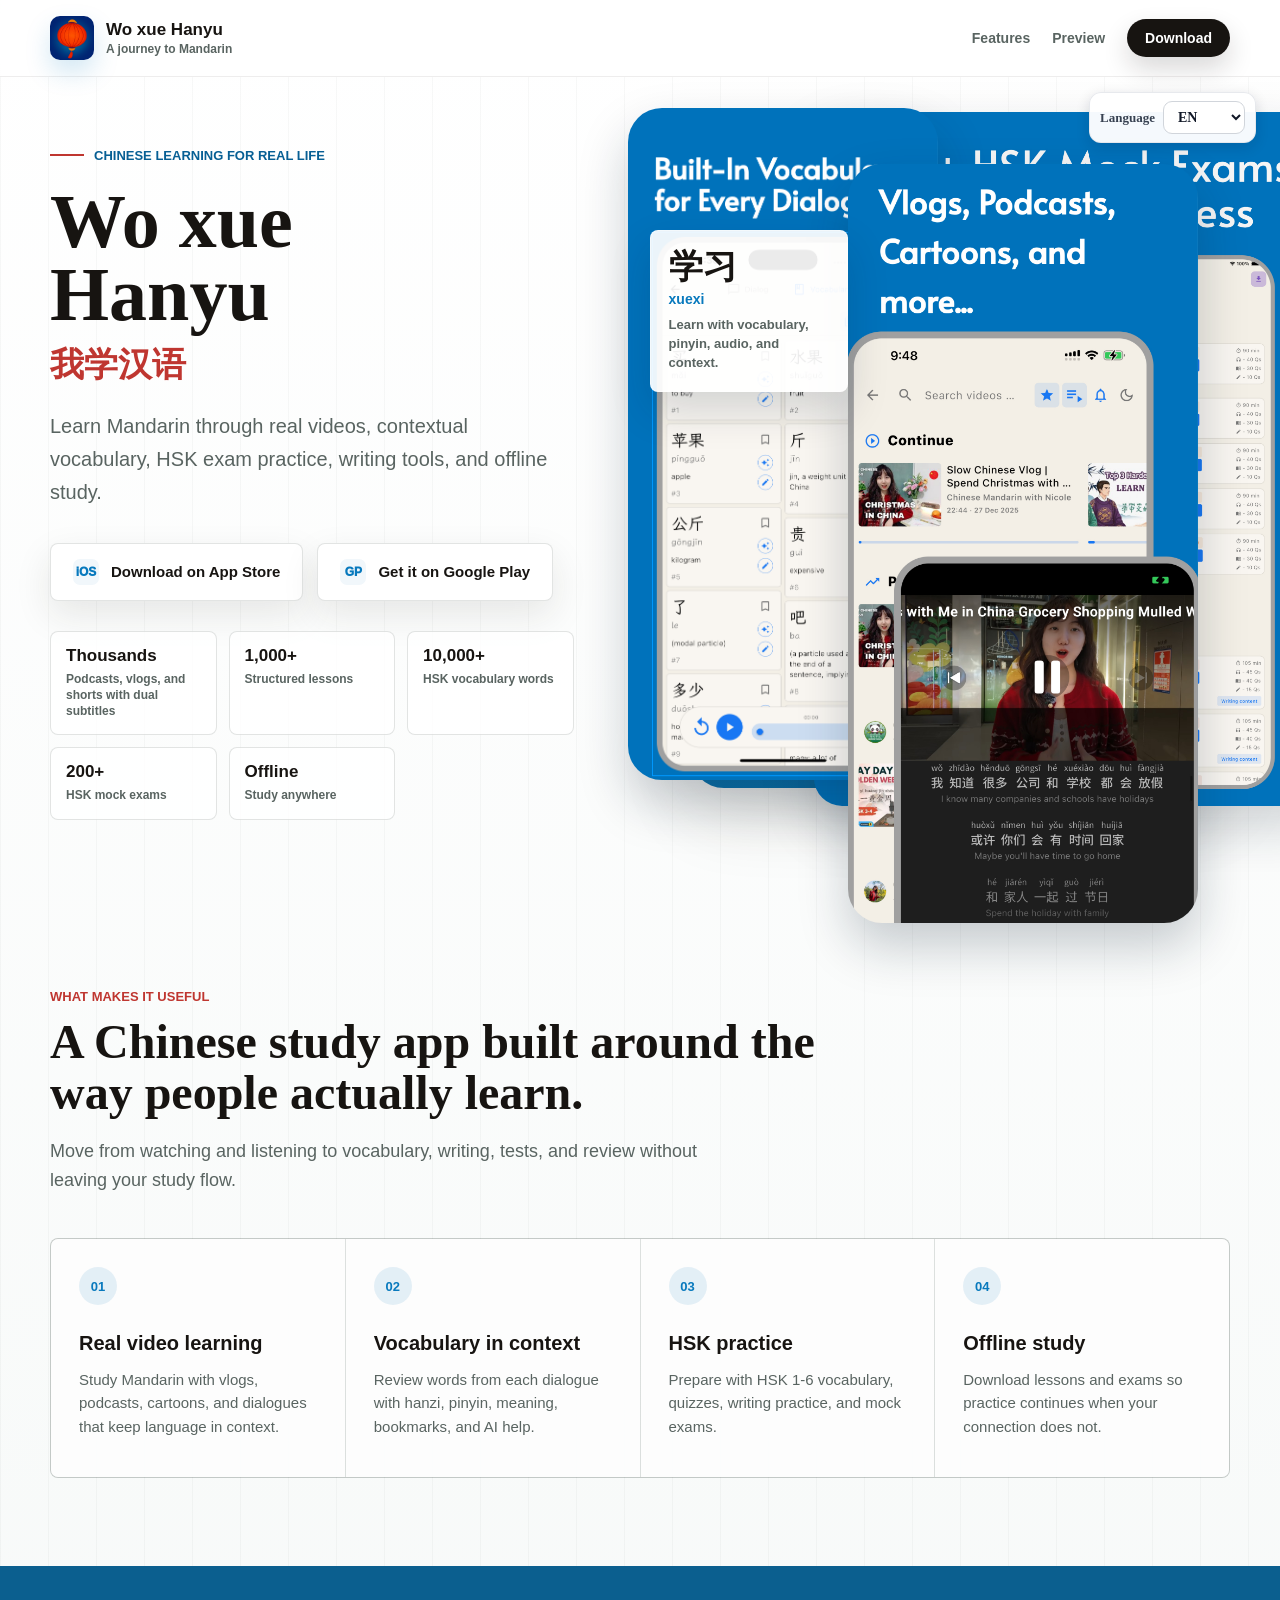
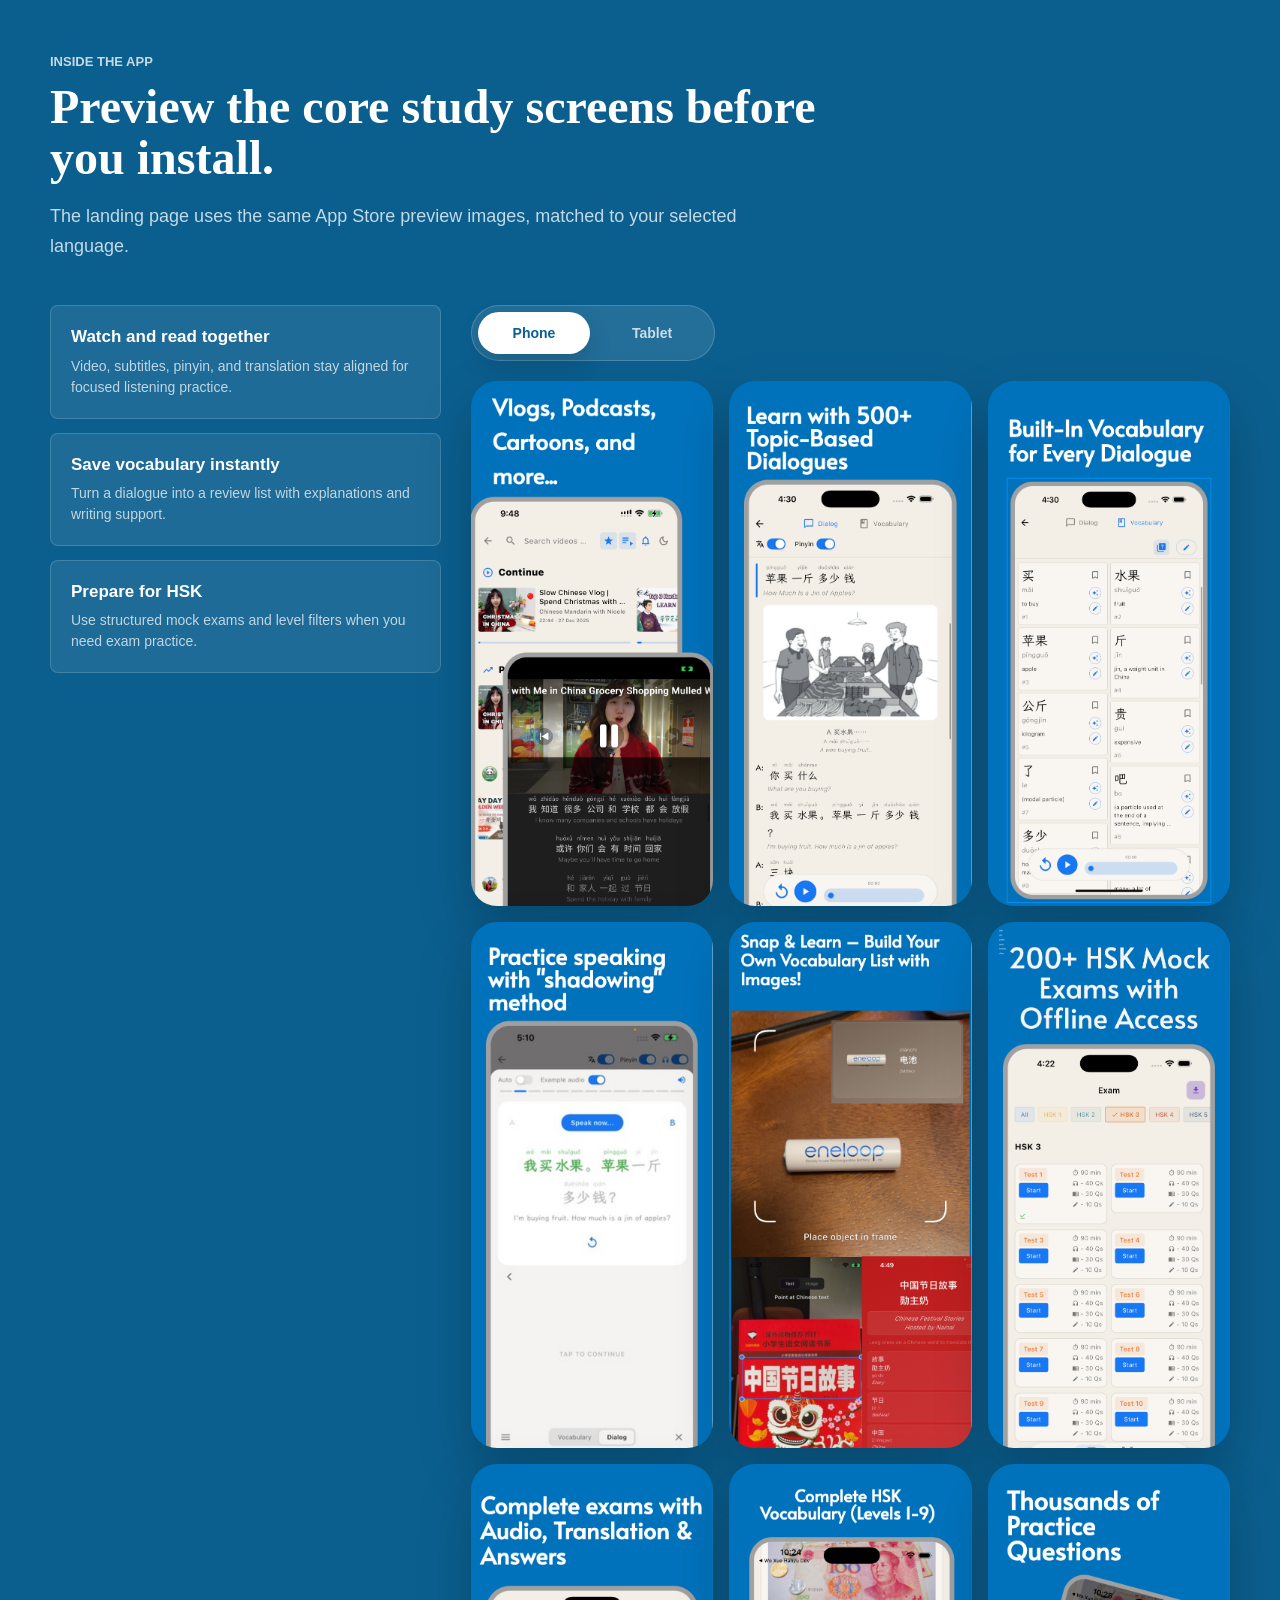
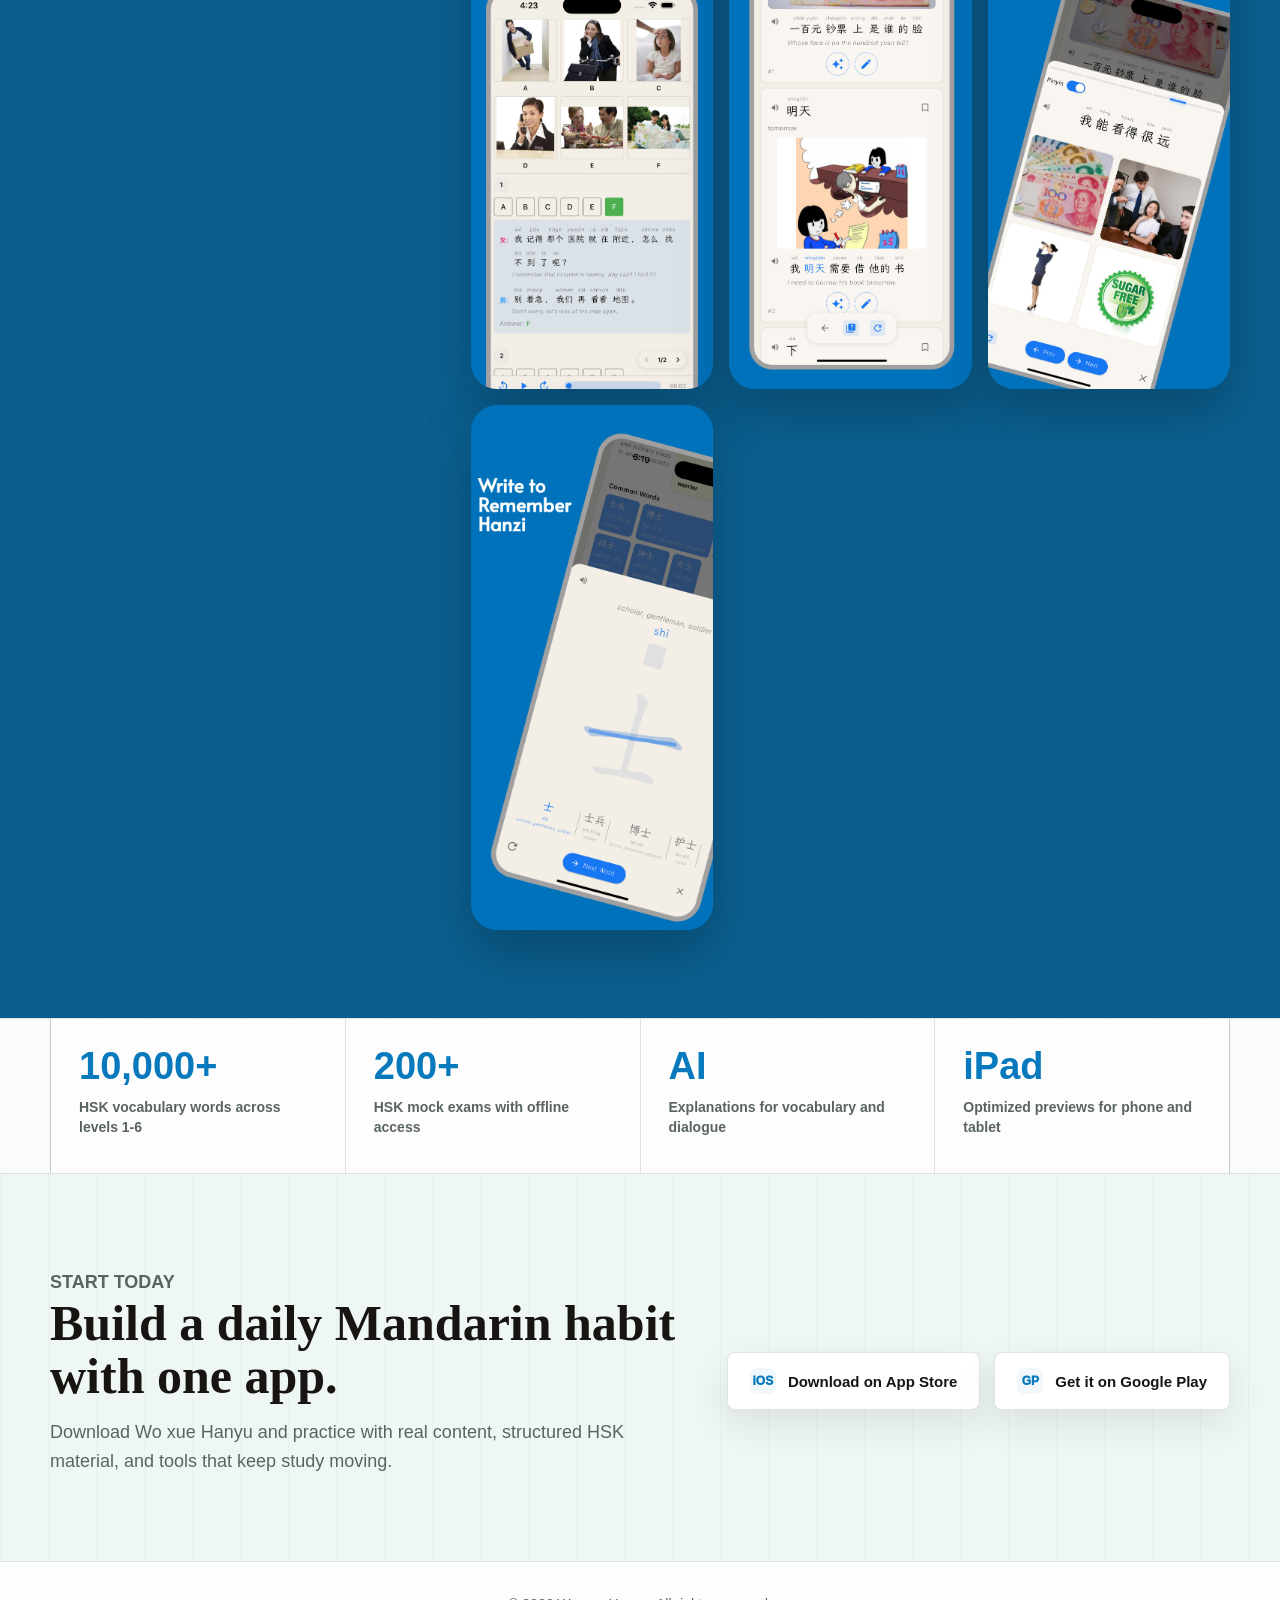
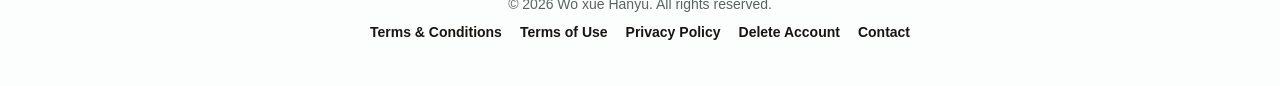
==== index.html @ 80f1d13a "v" ====
<!DOCTYPE html>
<html lang="en">
<head>
  <meta charset="UTF-8">
  <meta name="viewport" content="width=device-width, initial-scale=1.0">
  <title>Wo xue Hanyu - Learn Chinese with real content</title>
  <meta name="description" content="Learn Mandarin with Wo xue Hanyu through real videos, contextual vocabulary, HSK practice, writing tools, AI explanations, and offline study.">
  <link rel="icon" href="/assets/app_icon.png">

  <meta name="apple-itunes-app" content="app-id=6754384426">

  <meta property="og:type" content="website">
  <meta property="og:url" content="https://woxuehanyu.site/">
  <meta property="og:title" content="Wo xue Hanyu - Learn Chinese with real content">
  <meta property="og:description" content="Mandarin practice with videos, vocabulary, HSK exams, writing tools, and offline learning.">
  <meta property="og:image" content="https://woxuehanyu.site/assets/app_icon.png">

  <style>
    :root {
      color-scheme: light;
      --bg: #f5f8f7;
      --surface: #ffffff;
      --surface-strong: #ffffff;
      --ink: #171411;
      --muted: #596461;
      --soft: #e3ece9;
      --line: rgba(20, 33, 29, 0.12);
      --blue: #0879bd;
      --blue-strong: #075f94;
      --red: #bf3630;
      --gold: #d7a437;
      --green: #287a60;
      --shadow: 0 24px 70px rgba(50, 42, 33, 0.16);
      --radius: 8px;
      --max: 1180px;
    }

    * {
      box-sizing: border-box;
      margin: 0;
      padding: 0;
    }

    html {
      scroll-behavior: smooth;
    }

    body {
      min-height: 100vh;
      font-family: ui-serif, Georgia, "Times New Roman", serif;
      background:
        linear-gradient(90deg, rgba(20, 33, 29, 0.032) 1px, transparent 1px),
        linear-gradient(180deg, #ffffff 0%, var(--bg) 44%, #eef7f4 100%);
      background-size: 48px 48px, auto;
      color: var(--ink);
    }

    body.smart-banner-visible {
      padding-top: 76px;
    }

    img {
      display: block;
      max-width: 100%;
    }

    a {
      color: inherit;
    }

    .smart-banner {
      position: fixed;
      top: 0;
      left: 0;
      right: 0;
      z-index: 9999;
      display: flex;
      align-items: center;
      gap: 12px;
      padding: 12px 16px;
      background: rgba(255, 255, 255, 0.96);
      border-bottom: 1px solid var(--line);
      box-shadow: 0 10px 32px rgba(23, 20, 17, 0.12);
      transform: translateY(-100%);
      transition: transform 0.3s ease;
      backdrop-filter: blur(14px);
    }

    .smart-banner.show {
      transform: translateY(0);
    }

    .smart-banner.hidden {
      display: none;
    }

    .smart-banner-icon {
      width: 48px;
      height: 48px;
      border-radius: 10px;
      flex-shrink: 0;
    }

    .smart-banner-info {
      flex: 1;
      min-width: 0;
      font-family: ui-sans-serif, -apple-system, BlinkMacSystemFont, "Segoe UI", sans-serif;
    }

    .smart-banner-title {
      font-size: 14px;
      font-weight: 800;
      color: var(--ink);
    }

    .smart-banner-subtitle {
      margin-top: 2px;
      color: var(--muted);
      font-size: 12px;
    }

    .smart-banner-button,
    .smart-banner-close {
      border: 0;
      cursor: pointer;
      font-family: ui-sans-serif, -apple-system, BlinkMacSystemFont, "Segoe UI", sans-serif;
    }

    .smart-banner-button {
      padding: 8px 18px;
      border-radius: 999px;
      background: var(--blue);
      color: white;
      font-size: 13px;
      font-weight: 800;
    }

    .smart-banner-close {
      width: 28px;
      height: 28px;
      background: transparent;
      color: var(--muted);
      font-size: 24px;
      line-height: 1;
    }

    .shell {
      overflow: hidden;
    }

    .site-header {
      position: sticky;
      top: 0;
      z-index: 50;
      border-bottom: 1px solid rgba(42, 35, 27, 0.08);
      background: rgba(255, 255, 255, 0.86);
      backdrop-filter: blur(18px);
    }

    .nav {
      width: min(var(--max), calc(100% - 40px));
      min-height: 76px;
      margin: 0 auto;
      display: flex;
      align-items: center;
      justify-content: space-between;
      gap: 24px;
      font-family: ui-sans-serif, -apple-system, BlinkMacSystemFont, "Segoe UI", sans-serif;
    }

    .brand {
      display: inline-flex;
      align-items: center;
      gap: 12px;
      text-decoration: none;
      min-width: 0;
    }

    .brand img {
      width: 44px;
      height: 44px;
      border-radius: 10px;
      box-shadow: 0 12px 26px rgba(8, 121, 189, 0.18);
    }

    .brand-name {
      display: block;
      font-size: 17px;
      font-weight: 850;
      letter-spacing: 0;
    }

    .brand-subtitle {
      display: block;
      margin-top: 2px;
      color: var(--muted);
      font-size: 12px;
      font-weight: 650;
    }

    .nav-links {
      display: flex;
      align-items: center;
      gap: 22px;
      color: var(--muted);
      font-size: 14px;
      font-weight: 750;
    }

    .nav-links a {
      text-decoration: none;
    }

    .nav-cta {
      padding: 11px 18px;
      border-radius: 999px;
      background: var(--ink);
      color: white;
      text-decoration: none;
      box-shadow: 0 12px 26px rgba(23, 20, 17, 0.16);
    }

    .hero {
      width: min(var(--max), calc(100% - 40px));
      min-height: calc(100vh - 76px);
      margin: 0 auto;
      padding: 54px 0 70px;
      display: grid;
      grid-template-columns: minmax(0, 0.93fr) minmax(410px, 1.07fr);
      align-items: center;
      gap: 54px;
    }

    .hero-copy {
      position: relative;
      z-index: 2;
    }

    .eyebrow {
      display: inline-flex;
      align-items: center;
      gap: 10px;
      margin-bottom: 22px;
      color: var(--blue-strong);
      font-family: ui-sans-serif, -apple-system, BlinkMacSystemFont, "Segoe UI", sans-serif;
      font-size: 13px;
      font-weight: 850;
      text-transform: uppercase;
      letter-spacing: 0;
    }

    .eyebrow::before {
      content: "";
      width: 34px;
      height: 2px;
      background: var(--red);
    }

    h1 {
      max-width: 10ch;
      font-size: 76px;
      line-height: 0.96;
      font-weight: 900;
      letter-spacing: 0;
    }

    .hanzi {
      margin-top: 14px;
      color: var(--red);
      font-size: 34px;
      line-height: 1.15;
      font-weight: 800;
      letter-spacing: 0;
    }

    .hero-lede {
      max-width: 610px;
      margin-top: 26px;
      color: var(--muted);
      font-family: ui-sans-serif, -apple-system, BlinkMacSystemFont, "Segoe UI", sans-serif;
      font-size: 20px;
      line-height: 1.65;
      font-weight: 520;
    }

    .download-buttons {
      display: flex;
      flex-wrap: wrap;
      gap: 14px;
      margin-top: 34px;
    }

    .download-btn {
      min-height: 58px;
      display: inline-flex;
      align-items: center;
      gap: 12px;
      padding: 0 22px;
      border: 1px solid var(--line);
      border-radius: var(--radius);
      background: var(--surface-strong);
      color: var(--ink);
      font-family: ui-sans-serif, -apple-system, BlinkMacSystemFont, "Segoe UI", sans-serif;
      font-size: 15px;
      font-weight: 850;
      text-decoration: none;
      box-shadow: 0 14px 36px rgba(42, 35, 27, 0.1);
      transition: transform 0.18s ease, box-shadow 0.18s ease, border-color 0.18s ease;
    }

    .download-btn:hover {
      transform: translateY(-2px);
      border-color: rgba(8, 121, 189, 0.28);
      box-shadow: 0 18px 46px rgba(42, 35, 27, 0.15);
    }

    .store-mark {
      width: 26px;
      height: 26px;
      display: grid;
      place-items: center;
      border-radius: 7px;
      background: #f1f7fb;
      color: var(--blue);
      font-size: 12px;
      font-weight: 950;
    }

    .hero-points {
      display: grid;
      grid-template-columns: repeat(3, minmax(0, 1fr));
      gap: 12px;
      max-width: 620px;
      margin-top: 30px;
      font-family: ui-sans-serif, -apple-system, BlinkMacSystemFont, "Segoe UI", sans-serif;
    }

    .hero-point {
      padding: 15px;
      border: 1px solid var(--line);
      border-radius: var(--radius);
      background: rgba(255, 255, 255, 0.78);
    }

    .hero-point strong {
      display: block;
      color: var(--ink);
      font-size: 17px;
      line-height: 1;
    }

    .hero-point span {
      display: block;
      margin-top: 7px;
      color: var(--muted);
      font-size: 12px;
      line-height: 1.35;
      font-weight: 700;
    }

    .hero-point:first-child,
    .hero-point:nth-child(2) {
      grid-column: span 1;
    }

    .hero-visual {
      position: relative;
      min-height: 650px;
    }

    .blue-panel {
      position: absolute;
      inset: 28px 0 18px 62px;
      border-radius: 34px;
      background:
        linear-gradient(135deg, rgba(8, 121, 189, 0.94), rgba(10, 101, 147, 0.94)),
        var(--blue);
      box-shadow: var(--shadow);
    }

    .phone-stack {
      position: absolute;
      inset: 0;
    }

    .phone-shot {
      position: absolute;
      width: min(310px, 50vw);
      border-radius: 34px;
      box-shadow: 0 24px 50px rgba(15, 34, 48, 0.22);
      background: var(--surface);
    }

    .phone-shot.primary {
      right: 32px;
      top: 8px;
      width: min(350px, 52vw);
      z-index: 3;
    }

    .phone-shot.secondary {
      left: 0;
      bottom: 26px;
      z-index: 2;
    }

    .tablet-shot {
      position: absolute;
      right: 0;
      bottom: 0;
      width: min(520px, 72vw);
      border-radius: 28px;
      box-shadow: 0 22px 54px rgba(15, 34, 48, 0.18);
      transform: translateX(20%);
      z-index: 1;
    }

    .floating-note {
      position: absolute;
      left: 22px;
      top: 74px;
      z-index: 4;
      width: 198px;
      padding: 18px;
      border: 1px solid rgba(255, 255, 255, 0.42);
      border-radius: var(--radius);
      background: rgba(255, 255, 255, 0.92);
      box-shadow: 0 18px 42px rgba(15, 34, 48, 0.16);
      font-family: ui-sans-serif, -apple-system, BlinkMacSystemFont, "Segoe UI", sans-serif;
    }

    .floating-note .word {
      display: block;
      font-size: 34px;
      line-height: 1;
      font-weight: 850;
    }

    .floating-note .pinyin {
      display: block;
      margin-top: 8px;
      color: var(--blue);
      font-size: 14px;
      font-weight: 850;
    }

    .floating-note .meaning {
      display: block;
      margin-top: 9px;
      color: var(--muted);
      font-size: 13px;
      line-height: 1.45;
      font-weight: 700;
    }

    .section {
      padding: 88px 0;
    }

    .section-inner {
      width: min(var(--max), calc(100% - 40px));
      margin: 0 auto;
    }

    .section-kicker {
      color: var(--red);
      font-family: ui-sans-serif, -apple-system, BlinkMacSystemFont, "Segoe UI", sans-serif;
      font-size: 13px;
      font-weight: 900;
      text-transform: uppercase;
      letter-spacing: 0;
    }

    .section-title {
      max-width: 820px;
      margin-top: 13px;
      font-size: 48px;
      line-height: 1.06;
      font-weight: 900;
      letter-spacing: 0;
    }

    .section-copy {
      max-width: 690px;
      margin-top: 18px;
      color: var(--muted);
      font-family: ui-sans-serif, -apple-system, BlinkMacSystemFont, "Segoe UI", sans-serif;
      font-size: 18px;
      line-height: 1.65;
      font-weight: 520;
    }

    .feature-grid {
      display: grid;
      grid-template-columns: repeat(4, minmax(0, 1fr));
      gap: 1px;
      margin-top: 42px;
      overflow: hidden;
      border: 1px solid var(--line);
      border-radius: var(--radius);
      background: var(--line);
    }

    .feature-card {
      min-height: 238px;
      padding: 28px;
      background: rgba(255, 255, 255, 0.94);
      font-family: ui-sans-serif, -apple-system, BlinkMacSystemFont, "Segoe UI", sans-serif;
    }

    .feature-card::before {
      content: attr(data-number);
      display: inline-grid;
      place-items: center;
      width: 38px;
      height: 38px;
      margin-bottom: 26px;
      border-radius: 50%;
      background: rgba(8, 121, 189, 0.1);
      color: var(--blue);
      font-size: 13px;
      font-weight: 900;
    }

    .feature-card h3 {
      font-size: 20px;
      line-height: 1.22;
      letter-spacing: 0;
    }

    .feature-card p {
      margin-top: 12px;
      color: var(--muted);
      font-size: 15px;
      line-height: 1.58;
      font-weight: 520;
    }

    .gallery-section {
      background: #0b5f8f;
      color: white;
    }

    .gallery-section .section-kicker,
    .gallery-section .section-copy {
      color: rgba(255, 255, 255, 0.76);
    }

    .gallery-section .section-title {
      color: white;
    }

    .gallery {
      display: grid;
      grid-template-columns: 0.34fr 0.66fr;
      gap: 30px;
      align-items: start;
      margin-top: 44px;
    }

    .gallery-copy {
      display: grid;
      gap: 14px;
      font-family: ui-sans-serif, -apple-system, BlinkMacSystemFont, "Segoe UI", sans-serif;
    }

    .gallery-item {
      padding: 20px;
      border: 1px solid rgba(255, 255, 255, 0.16);
      border-radius: var(--radius);
      background: rgba(255, 255, 255, 0.08);
    }

    .gallery-item strong {
      display: block;
      font-size: 17px;
      line-height: 1.25;
    }

    .gallery-item span {
      display: block;
      margin-top: 8px;
      color: rgba(255, 255, 255, 0.72);
      font-size: 14px;
      line-height: 1.5;
    }

    .screenshot-grid {
      display: grid;
      grid-template-columns: repeat(3, minmax(0, 1fr));
      gap: 16px;
    }

    .preview-tabs {
      display: inline-flex;
      gap: 6px;
      margin: 0 0 20px;
      padding: 6px;
      border: 1px solid rgba(255, 255, 255, 0.18);
      border-radius: 999px;
      background: rgba(255, 255, 255, 0.1);
      font-family: ui-sans-serif, -apple-system, BlinkMacSystemFont, "Segoe UI", sans-serif;
    }

    .preview-tab {
      min-width: 112px;
      min-height: 42px;
      padding: 0 18px;
      border: 0;
      border-radius: 999px;
      background: transparent;
      color: rgba(255, 255, 255, 0.76);
      cursor: pointer;
      font: inherit;
      font-size: 14px;
      font-weight: 850;
    }

    .preview-tab.is-active {
      background: white;
      color: var(--blue-strong);
      box-shadow: 0 10px 24px rgba(0, 0, 0, 0.14);
    }

    .gallery-shot {
      width: 100%;
      border-radius: 26px;
      box-shadow: 0 24px 54px rgba(0, 0, 0, 0.22);
    }

    .stats-band {
      border-top: 1px solid var(--line);
      border-bottom: 1px solid var(--line);
      background: rgba(255, 255, 255, 0.68);
    }

    .stats {
      width: min(var(--max), calc(100% - 40px));
      margin: 0 auto;
      display: grid;
      grid-template-columns: repeat(4, minmax(0, 1fr));
      gap: 1px;
      background: var(--line);
      border-left: 1px solid var(--line);
      border-right: 1px solid var(--line);
    }

    .stat {
      min-height: 154px;
      padding: 28px;
      background: rgba(255, 255, 255, 0.94);
      font-family: ui-sans-serif, -apple-system, BlinkMacSystemFont, "Segoe UI", sans-serif;
    }

    .stat-number {
      color: var(--blue);
      font-size: 38px;
      line-height: 1;
      font-weight: 900;
    }

    .stat-label {
      margin-top: 12px;
      color: var(--muted);
      font-size: 14px;
      line-height: 1.45;
      font-weight: 760;
    }

    .final-cta {
      width: min(var(--max), calc(100% - 40px));
      margin: 0 auto;
      padding: 78px 0 84px;
      display: grid;
      grid-template-columns: 1fr auto;
      gap: 32px;
      align-items: center;
    }

    .final-cta h2 {
      max-width: 690px;
      font-size: 50px;
      line-height: 1.05;
      letter-spacing: 0;
    }

    .final-cta p {
      max-width: 620px;
      margin-top: 16px;
      color: var(--muted);
      font-family: ui-sans-serif, -apple-system, BlinkMacSystemFont, "Segoe UI", sans-serif;
      font-size: 18px;
      line-height: 1.62;
    }

    footer {
      border-top: 1px solid var(--line);
      padding: 34px 20px 46px;
      color: var(--muted);
      background: rgba(255, 255, 255, 0.86);
      font-family: ui-sans-serif, -apple-system, BlinkMacSystemFont, "Segoe UI", sans-serif;
      font-size: 14px;
      text-align: center;
    }

    .footer-links {
      display: flex;
      justify-content: center;
      flex-wrap: wrap;
      gap: 10px 18px;
      margin-top: 12px;
    }

    footer a {
      color: var(--ink);
      font-weight: 750;
      text-decoration: none;
    }

    footer a:hover {
      color: var(--blue);
    }

    @media (max-width: 980px) {
      .nav-links a:not(.nav-cta) {
        display: none;
      }

      .hero {
        min-height: auto;
        grid-template-columns: 1fr;
        padding-top: 42px;
      }

      h1 {
        max-width: 11ch;
        font-size: 62px;
      }

      .hero-visual {
        min-height: 560px;
      }

      .feature-grid,
      .stats {
        grid-template-columns: repeat(2, minmax(0, 1fr));
      }

      .gallery {
        grid-template-columns: 1fr;
      }

      .screenshot-grid {
        grid-template-columns: repeat(2, minmax(0, 1fr));
      }

      .final-cta {
        grid-template-columns: 1fr;
      }
    }

    @media (max-width: 640px) {
      body.smart-banner-visible {
        padding-top: 78px;
      }

      .nav {
        width: min(100% - 28px, var(--max));
        min-height: 68px;
      }

      .brand-subtitle,
      .nav-links {
        display: none;
      }

      .hero,
      .section-inner,
      .stats,
      .final-cta {
        width: min(100% - 28px, var(--max));
      }

      .hero {
        padding: 34px 0 52px;
        gap: 32px;
      }

      .eyebrow {
        margin-bottom: 16px;
        font-size: 11px;
      }

      h1 {
        font-size: 48px;
      }

      .hanzi {
        font-size: 28px;
      }

      .hero-lede {
        font-size: 17px;
      }

      .download-buttons {
        flex-direction: column;
      }

      .download-btn {
        width: 100%;
        justify-content: center;
      }

      .hero-points {
        grid-template-columns: 1fr;
      }

      .hero-visual {
        min-height: 460px;
      }

      .blue-panel {
        inset: 24px 0 30px 32px;
        border-radius: 26px;
      }

      .phone-shot.primary {
        right: 0;
        width: min(255px, 68vw);
        border-radius: 28px;
      }

      .phone-shot.secondary {
        left: 0;
        bottom: 22px;
        width: min(220px, 58vw);
        border-radius: 26px;
      }

      .tablet-shot {
        display: none;
      }

      .floating-note {
        left: 0;
        top: 40px;
        width: 158px;
        padding: 14px;
      }

      .floating-note .word {
        font-size: 28px;
      }

      .section {
        padding: 64px 0;
      }

      .section-title,
      .final-cta h2 {
        font-size: 36px;
      }

      .section-copy,
      .final-cta p {
        font-size: 16px;
      }

      .feature-grid,
      .stats {
        grid-template-columns: 1fr;
      }

      .feature-card {
        min-height: auto;
      }

      .gallery-shot {
        border-radius: 20px;
      }

      .preview-tabs {
        display: flex;
      }

      .preview-tab {
        flex: 1;
        min-width: 0;
      }
    }

    @media (min-width: 641px) {
      .language-select-wrap {
        top: 92px !important;
        right: 24px !important;
      }

      body.smart-banner-visible .language-select-wrap {
        top: 168px !important;
      }
    }
  </style>
  <link rel="stylesheet" href="/assets/language.css">
  <script src="/assets/language.js" defer></script>
</head>
<body>
  <div class="smart-banner" id="smartBanner">
    <img src="/assets/app_icon.png" alt="Wo xue Hanyu app icon" class="smart-banner-icon">
    <div class="smart-banner-info">
      <div class="smart-banner-title">Wo xue Hanyu</div>
      <div class="smart-banner-subtitle" id="bannerSubtitle">Get the app</div>
    </div>
    <button class="smart-banner-button" id="bannerButton">VIEW</button>
    <button class="smart-banner-close" id="bannerClose" aria-label="Close">&times;</button>
  </div>

  <div class="shell">
    <header class="site-header">
      <nav class="nav" aria-label="Primary navigation">
        <a href="/" class="brand">
          <img src="/assets/app_icon.png" alt="Wo xue Hanyu app icon">
          <span>
            <span class="brand-name">Wo xue Hanyu</span>
            <span class="brand-subtitle" id="brand-subtitle">A journey to Mandarin</span>
          </span>
        </a>
        <div class="nav-links">
          <a href="#features" id="nav-features">Features</a>
          <a href="#preview" id="nav-preview">Preview</a>
          <a href="#download" class="nav-cta" id="nav-download">Download</a>
        </div>
      </nav>
    </header>

    <main>
      <section class="hero" aria-labelledby="hero-title">
        <div class="hero-copy">
          <p class="eyebrow" id="hero-eyebrow">Chinese learning for real life</p>
          <h1 id="hero-title">Wo xue Hanyu</h1>
          <p class="hanzi" id="hero-chinese">我学汉语</p>
          <p class="hero-lede" id="hero-lede">Learn Mandarin through real videos, contextual vocabulary, HSK exam practice, writing tools, and offline study.</p>

          <div class="download-buttons" aria-label="Download links">
            <a href="https://apps.apple.com/vn/app/wo-xue-hanyu-learning-chinese/id6754384426" class="download-btn" id="btn-ios" target="_blank" rel="noopener noreferrer">
              <span class="store-mark" aria-hidden="true">iOS</span>
              <span id="download-ios-text">Download on App Store</span>
            </a>
            <a href="https://play.google.com/store/apps/details?id=com.woxuehanyu.prod" class="download-btn" id="btn-android" target="_blank" rel="noopener noreferrer">
              <span class="store-mark" aria-hidden="true">GP</span>
              <span id="download-android-text">Get it on Google Play</span>
            </a>
          </div>

          <div class="hero-points" aria-label="Product highlights">
            <div class="hero-point">
              <strong id="hero-stat1-number">Thousands</strong>
              <span id="hero-stat1-label">Podcasts, vlogs, and shorts with dual subtitles</span>
            </div>
            <div class="hero-point">
              <strong id="hero-stat2-number">1,000+</strong>
              <span id="hero-stat2-label">Structured lessons</span>
            </div>
            <div class="hero-point">
              <strong id="hero-stat3-number">10,000+</strong>
              <span id="hero-stat3-label">HSK vocabulary words</span>
            </div>
            <div class="hero-point">
              <strong id="hero-stat4-number">200+</strong>
              <span id="hero-stat4-label">HSK mock exams</span>
            </div>
            <div class="hero-point">
              <strong id="hero-stat5-number">Offline</strong>
              <span id="hero-stat5-label">Study anywhere</span>
            </div>
          </div>
        </div>

        <div class="hero-visual" aria-hidden="true">
          <div class="blue-panel"></div>
          <div class="phone-stack">
            <img class="phone-shot primary js-preview" data-preview="phone:0x0ss.png" src="/assets/Preview/phone-en/0x0ss.png" alt="" fetchpriority="high">
            <img class="phone-shot secondary js-preview" data-preview="phone:0x0ss-3.png" src="/assets/Preview/phone-en/0x0ss-3.png" alt="" fetchpriority="high">
            <img class="tablet-shot js-preview" data-preview="tablet:0x0ss-5.png" src="/assets/Preview/tablet-en/0x0ss-5.png" alt="" loading="lazy">
          </div>
          <div class="floating-note">
            <span class="word" id="note-word">学习</span>
            <span class="pinyin" id="note-pinyin">xuexi</span>
            <span class="meaning" id="note-meaning">Learn with vocabulary, pinyin, audio, and context.</span>
          </div>
        </div>
      </section>

      <section class="section" id="features">
        <div class="section-inner">
          <p class="section-kicker" id="features-kicker">What makes it useful</p>
          <h2 class="section-title" id="features-title">A Chinese study app built around the way people actually learn.</h2>
          <p class="section-copy" id="features-copy">Move from watching and listening to vocabulary, writing, tests, and review without leaving your study flow.</p>

          <div class="feature-grid">
            <article class="feature-card" data-number="01">
              <h3 id="feature1-title">Real video learning</h3>
              <p id="feature1-desc">Study Mandarin with vlogs, podcasts, cartoons, and dialogues that keep language in context.</p>
            </article>
            <article class="feature-card" data-number="02">
              <h3 id="feature2-title">Vocabulary in context</h3>
              <p id="feature2-desc">Review words from each dialogue with hanzi, pinyin, meaning, bookmarks, and AI help.</p>
            </article>
            <article class="feature-card" data-number="03">
              <h3 id="feature3-title">HSK practice</h3>
              <p id="feature3-desc">Prepare with HSK 1-6 vocabulary, quizzes, writing practice, and mock exams.</p>
            </article>
            <article class="feature-card" data-number="04">
              <h3 id="feature4-title">Offline study</h3>
              <p id="feature4-desc">Download lessons and exams so practice continues when your connection does not.</p>
            </article>
          </div>
        </div>
      </section>

      <section class="section gallery-section" id="preview">
        <div class="section-inner">
          <p class="section-kicker" id="preview-kicker">Inside the app</p>
          <h2 class="section-title" id="preview-title">Preview the core study screens before you install.</h2>
          <p class="section-copy" id="preview-copy">The landing page uses the same App Store preview images, matched to your selected language.</p>

          <div class="gallery">
            <div class="gallery-copy">
              <div class="gallery-item">
                <strong id="gallery1-title">Watch and read together</strong>
                <span id="gallery1-desc">Video, subtitles, pinyin, and translation stay aligned for focused listening practice.</span>
              </div>
              <div class="gallery-item">
                <strong id="gallery2-title">Save vocabulary instantly</strong>
                <span id="gallery2-desc">Turn a dialogue into a review list with explanations and writing support.</span>
              </div>
              <div class="gallery-item">
                <strong id="gallery3-title">Prepare for HSK</strong>
                <span id="gallery3-desc">Use structured mock exams and level filters when you need exam practice.</span>
              </div>
            </div>

            <div>
              <div class="preview-tabs" role="tablist" aria-label="Preview device">
                <button class="preview-tab is-active" id="preview-phone-tab" type="button" role="tab" aria-selected="true" data-preview-device="phone">Phone</button>
                <button class="preview-tab" id="preview-tablet-tab" type="button" role="tab" aria-selected="false" data-preview-device="tablet">Tablet</button>
              </div>
              <div class="screenshot-grid" id="previewGrid" aria-label="App screenshots"></div>
            </div>
          </div>
        </div>
      </section>

      <section class="stats-band" aria-label="Wo xue Hanyu numbers">
        <div class="stats">
          <div class="stat">
            <div class="stat-number" id="stat1-number">10,000+</div>
            <div class="stat-label" id="stat1-label">HSK vocabulary words across levels 1-6</div>
          </div>
          <div class="stat">
            <div class="stat-number" id="stat2-number">200+</div>
            <div class="stat-label" id="stat2-label">HSK mock exams with offline access</div>
          </div>
          <div class="stat">
            <div class="stat-number" id="stat3-number">AI</div>
            <div class="stat-label" id="stat3-label">Explanations for vocabulary and dialogue</div>
          </div>
          <div class="stat">
            <div class="stat-number" id="stat4-number">iPad</div>
            <div class="stat-label" id="stat4-label">Optimized previews for phone and tablet</div>
          </div>
        </div>
      </section>

      <section class="final-cta" id="download">
        <div>
          <p class="section-kicker" id="download-kicker">Start today</p>
          <h2 id="download-title">Build a daily Mandarin habit with one app.</h2>
          <p id="download-copy">Download Wo xue Hanyu and practice with real content, structured HSK material, and tools that keep study moving.</p>
        </div>
        <div class="download-buttons" aria-label="Download links">
          <a href="https://apps.apple.com/vn/app/wo-xue-hanyu-learning-chinese/id6754384426" class="download-btn js-ios-link" target="_blank" rel="noopener noreferrer">
            <span class="store-mark" aria-hidden="true">iOS</span>
            <span id="download-ios-text-bottom">Download on App Store</span>
          </a>
          <a href="https://play.google.com/store/apps/details?id=com.woxuehanyu.prod" class="download-btn" target="_blank" rel="noopener noreferrer">
            <span class="store-mark" aria-hidden="true">GP</span>
            <span id="download-android-text-bottom">Get it on Google Play</span>
          </a>
        </div>
      </section>
    </main>

    <footer>
      <p id="footer-text">&copy; 2026 Wo xue Hanyu. All rights reserved.</p>
      <div class="footer-links">
        <a href="/terms_and_conditions" id="footer-terms-conditions">Terms & Conditions</a>
        <a href="/EULA" id="footer-terms">Terms of Use</a>
        <a href="/privacy_policy" id="footer-privacy">Privacy Policy</a>
        <a href="/delete-account" id="footer-delete-account">Delete Account</a>
        <a href="/contact" id="footer-contact">Contact</a>
      </div>
    </footer>
  </div>

  <script>
    const STORE_LINKS = {
      ios: {
        en: 'https://apps.apple.com/vn/app/wo-xue-hanyu-learning-chinese/id6754384426',
        vi: 'https://apps.apple.com/vn/app/wo-xue-hanyu-learning-chinese/id6754384426?l=vi'
      },
      android: 'https://play.google.com/store/apps/details?id=com.woxuehanyu.prod'
    };

    const translations = {
      en: {
        pageTitle: 'Wo xue Hanyu - Learn Chinese with real content',
        pageDescription: 'Learn Mandarin with Wo xue Hanyu through real videos, contextual vocabulary, HSK practice, writing tools, AI explanations, and offline study.',
        brandSubtitle: 'A journey to Mandarin',
        navFeatures: 'Features',
        navPreview: 'Preview',
        navDownload: 'Download',
        heroEyebrow: 'Chinese learning for real life',
        heroTitle: 'Wo xue Hanyu',
        heroChinese: '我学汉语',
        heroLede: 'Learn Mandarin through real videos, contextual vocabulary, HSK exam practice, writing tools, and offline study.',
        downloadIos: 'Download on App Store',
        downloadAndroid: 'Get it on Google Play',
        heroStat1Number: 'Thousands',
        heroStat1Label: 'Podcasts, vlogs, and shorts with dual subtitles',
        heroStat2Number: '1,000+',
        heroStat2Label: 'Structured lessons',
        heroStat3Number: '10,000+',
        heroStat3Label: 'HSK vocabulary words',
        heroStat4Number: '200+',
        heroStat4Label: 'HSK mock exams',
        heroStat5Number: 'Offline',
        heroStat5Label: 'Study anywhere',
        noteWord: '学习',
        notePinyin: 'xuexi',
        noteMeaning: 'Learn with vocabulary, pinyin, audio, and context.',
        featuresKicker: 'What makes it useful',
        featuresTitle: 'A Chinese study app built around the way people actually learn.',
        featuresCopy: 'Move from watching and listening to vocabulary, writing, tests, and review without leaving your study flow.',
        feature1Title: 'Real video learning',
        feature1Desc: 'Study Mandarin with vlogs, podcasts, cartoons, and dialogues that keep language in context.',
        feature2Title: 'Vocabulary in context',
        feature2Desc: 'Review words from each dialogue with hanzi, pinyin, meaning, bookmarks, and AI help.',
        feature3Title: 'HSK practice',
        feature3Desc: 'Prepare with HSK 1-6 vocabulary, quizzes, writing practice, and mock exams.',
        feature4Title: 'Offline study',
        feature4Desc: 'Download lessons and exams so practice continues when your connection does not.',
        previewKicker: 'Inside the app',
        previewTitle: 'Preview the core study screens before you install.',
        previewCopy: 'The landing page uses the same App Store preview images, matched to your selected language.',
        previewPhone: 'Phone',
        previewTablet: 'Tablet',
        gallery1Title: 'Watch and read together',
        gallery1Desc: 'Video, subtitles, pinyin, and translation stay aligned for focused listening practice.',
        gallery2Title: 'Save vocabulary instantly',
        gallery2Desc: 'Turn a dialogue into a review list with explanations and writing support.',
        gallery3Title: 'Prepare for HSK',
        gallery3Desc: 'Use structured mock exams and level filters when you need exam practice.',
        stat1Number: '10,000+',
        stat1Label: 'HSK vocabulary words across levels 1-6',
        stat2Number: '200+',
        stat2Label: 'HSK mock exams with offline access',
        stat3Number: 'AI',
        stat3Label: 'Explanations for vocabulary and dialogue',
        stat4Number: 'iPad',
        stat4Label: 'Optimized previews for phone and tablet',
        downloadKicker: 'Start today',
        downloadTitle: 'Build a daily Mandarin habit with one app.',
        downloadCopy: 'Download Wo xue Hanyu and practice with real content, structured HSK material, and tools that keep study moving.',
        footerText: '© 2026 Wo xue Hanyu. All rights reserved.',
        footerTermsConditions: 'Terms & Conditions',
        footerTerms: 'Terms of Use',
        footerPrivacy: 'Privacy Policy',
        footerDeleteAccount: 'Delete Account',
        footerContact: 'Contact',
        bannerSubtitleIos: 'Free - On the App Store',
        bannerSubtitleAndroid: 'Free - On Google Play'
      },
      vi: {
        pageTitle: 'Wo xue Hanyu - Học tiếng Trung với nội dung thực tế',
        pageDescription: 'Học tiếng Trung với Wo xue Hanyu qua video thực tế, từ vựng theo ngữ cảnh, luyện HSK, luyện viết, giải thích AI và học offline.',
        brandSubtitle: 'Hành trình đến tiếng Quan Thoại',
        navFeatures: 'Tính năng',
        navPreview: 'Xem trước',
        navDownload: 'Tải app',
        heroEyebrow: 'Học tiếng Trung cho đời sống thật',
        heroTitle: 'Wo xue Hanyu',
        heroChinese: '我学汉语',
        heroLede: 'Học tiếng Trung qua video thực tế, từ vựng theo ngữ cảnh, luyện thi HSK, công cụ luyện viết và học offline.',
        downloadIos: 'Tải trên App Store',
        downloadAndroid: 'Tải trên Google Play',
        heroStat1Number: 'Hàng nghìn',
        heroStat1Label: 'Podcast, vlog và shorts có phụ đề song ngữ',
        heroStat2Number: '1.000+',
        heroStat2Label: 'Bài học theo cấu trúc chuẩn',
        heroStat3Number: '10.000+',
        heroStat3Label: 'Từ vựng HSK',
        heroStat4Number: '200+',
        heroStat4Label: 'Đề thi thử HSK',
        heroStat5Number: 'Offline',
        heroStat5Label: 'Học mọi lúc',
        noteWord: '学习',
        notePinyin: 'xuexi',
        noteMeaning: 'Học với từ vựng, pinyin, audio và ngữ cảnh.',
        featuresKicker: 'Điểm nổi bật',
        featuresTitle: 'Một ứng dụng học tiếng Trung theo đúng cách người học cần.',
        featuresCopy: 'Chuyển từ xem, nghe sang học từ vựng, luyện viết, làm bài kiểm tra và ôn tập trong cùng một luồng học.',
        feature1Title: 'Học qua video thực tế',
        feature1Desc: 'Luyện tiếng Trung với vlog, podcast, hoạt hình và hội thoại giữ nguyên ngữ cảnh sử dụng.',
        feature2Title: 'Từ vựng theo ngữ cảnh',
        feature2Desc: 'Ôn từ trong từng hội thoại với chữ Hán, pinyin, nghĩa, đánh dấu và trợ giúp AI.',
        feature3Title: 'Luyện HSK',
        feature3Desc: 'Chuẩn bị với từ vựng HSK 1-6, quiz, luyện viết và đề thi thử.',
        feature4Title: 'Học offline',
        feature4Desc: 'Tải bài học và đề thi để tiếp tục luyện tập ngay cả khi không có mạng.',
        previewKicker: 'Bên trong ứng dụng',
        previewTitle: 'Xem trước các màn hình học chính trước khi cài đặt.',
        previewCopy: 'Landing page dùng cùng bộ ảnh preview App Store và tự đổi theo ngôn ngữ bạn chọn.',
        previewPhone: 'Điện thoại',
        previewTablet: 'Tablet',
        gallery1Title: 'Vừa xem vừa đọc',
        gallery1Desc: 'Video, phụ đề, pinyin và bản dịch được căn theo nhau để luyện nghe tập trung.',
        gallery2Title: 'Lưu từ vựng nhanh',
        gallery2Desc: 'Biến hội thoại thành danh sách ôn tập với giải thích và hỗ trợ luyện viết.',
        gallery3Title: 'Chuẩn bị cho HSK',
        gallery3Desc: 'Dùng đề thi thử có cấu trúc và bộ lọc cấp độ khi cần luyện thi.',
        stat1Number: '10.000+',
        stat1Label: 'Từ vựng HSK từ cấp 1 đến 6',
        stat2Number: '200+',
        stat2Label: 'Đề thi thử HSK có thể học offline',
        stat3Number: 'AI',
        stat3Label: 'Giải thích từ vựng và hội thoại',
        stat4Number: 'iPad',
        stat4Label: 'Tối ưu preview cho điện thoại và tablet',
        downloadKicker: 'Bắt đầu hôm nay',
        downloadTitle: 'Xây dựng thói quen học tiếng Trung mỗi ngày.',
        downloadCopy: 'Tải Wo xue Hanyu để luyện với nội dung thực tế, tài liệu HSK có cấu trúc và công cụ hỗ trợ học liên tục.',
        footerText: '© 2026 Wo xue Hanyu. Bảo lưu mọi quyền.',
        footerTermsConditions: 'Điều Khoản & Điều Kiện',
        footerTerms: 'Điều Khoản Sử Dụng',
        footerPrivacy: 'Chính Sách Bảo Mật',
        footerDeleteAccount: 'Xóa Tài Khoản',
        footerContact: 'Liên Hệ',
        bannerSubtitleIos: 'Miễn phí - Trên App Store',
        bannerSubtitleAndroid: 'Miễn phí - Trên Google Play'
      }
    };

    const textBindings = {
      'brand-subtitle': 'brandSubtitle',
      'nav-features': 'navFeatures',
      'nav-preview': 'navPreview',
      'nav-download': 'navDownload',
      'hero-eyebrow': 'heroEyebrow',
      'hero-title': 'heroTitle',
      'hero-chinese': 'heroChinese',
      'hero-lede': 'heroLede',
      'download-ios-text': 'downloadIos',
      'download-android-text': 'downloadAndroid',
      'download-ios-text-bottom': 'downloadIos',
      'download-android-text-bottom': 'downloadAndroid',
      'hero-stat1-number': 'heroStat1Number',
      'hero-stat1-label': 'heroStat1Label',
      'hero-stat2-number': 'heroStat2Number',
      'hero-stat2-label': 'heroStat2Label',
      'hero-stat3-number': 'heroStat3Number',
      'hero-stat3-label': 'heroStat3Label',
      'hero-stat4-number': 'heroStat4Number',
      'hero-stat4-label': 'heroStat4Label',
      'hero-stat5-number': 'heroStat5Number',
      'hero-stat5-label': 'heroStat5Label',
      'note-word': 'noteWord',
      'note-pinyin': 'notePinyin',
      'note-meaning': 'noteMeaning',
      'features-kicker': 'featuresKicker',
      'features-title': 'featuresTitle',
      'features-copy': 'featuresCopy',
      'feature1-title': 'feature1Title',
      'feature1-desc': 'feature1Desc',
      'feature2-title': 'feature2Title',
      'feature2-desc': 'feature2Desc',
      'feature3-title': 'feature3Title',
      'feature3-desc': 'feature3Desc',
      'feature4-title': 'feature4Title',
      'feature4-desc': 'feature4Desc',
      'preview-kicker': 'previewKicker',
      'preview-title': 'previewTitle',
      'preview-copy': 'previewCopy',
      'preview-phone-tab': 'previewPhone',
      'preview-tablet-tab': 'previewTablet',
      'gallery1-title': 'gallery1Title',
      'gallery1-desc': 'gallery1Desc',
      'gallery2-title': 'gallery2Title',
      'gallery2-desc': 'gallery2Desc',
      'gallery3-title': 'gallery3Title',
      'gallery3-desc': 'gallery3Desc',
      'stat1-number': 'stat1Number',
      'stat1-label': 'stat1Label',
      'stat2-number': 'stat2Number',
      'stat2-label': 'stat2Label',
      'stat3-number': 'stat3Number',
      'stat3-label': 'stat3Label',
      'stat4-number': 'stat4Number',
      'stat4-label': 'stat4Label',
      'download-kicker': 'downloadKicker',
      'download-title': 'downloadTitle',
      'download-copy': 'downloadCopy',
      'footer-text': 'footerText',
      'footer-terms-conditions': 'footerTermsConditions',
      'footer-terms': 'footerTerms',
      'footer-privacy': 'footerPrivacy',
      'footer-delete-account': 'footerDeleteAccount',
      'footer-contact': 'footerContact'
    };

    const browserLang = navigator.language || navigator.userLanguage || '';
    let currentLang = localStorage.getItem('woxuehanyu-lang') || (browserLang.toLowerCase().startsWith('vi') ? 'vi' : 'en');
    let currentPreviewDevice = 'phone';
    const PREVIEW_FILES = [
      '0x0ss.png',
      '0x0ss-2.png',
      '0x0ss-3.png',
      '0x0ss-4.png',
      '0x0ss-5.png',
      '0x0ss-6.png',
      '0x0ss-7.png',
      '0x0ss-8.png',
      '0x0ss-9.png',
      '0x0ss-10.png'
    ];

    function normalizeLang(lang) {
      return translations[lang] ? lang : 'en';
    }

    function updatePreviewImages(lang) {
      document.querySelectorAll('.js-preview').forEach((image) => {
        const [kind, file] = image.dataset.preview.split(':');
        image.src = `/assets/Preview/${kind}-${lang}/${file}`;
      });
    }

    function renderPreviewGrid(lang) {
      const grid = document.getElementById('previewGrid');
      if (!grid) return;

      grid.innerHTML = PREVIEW_FILES.map((file, index) => {
        const device = currentPreviewDevice;
        const label = device === 'phone' ? 'phone' : 'tablet';
        return `<img class="gallery-shot" src="/assets/Preview/${device}-${lang}/${file}" alt="Wo xue Hanyu ${label} preview ${index + 1}" loading="lazy">`;
      }).join('');
    }

    function updatePreviewTabs() {
      document.querySelectorAll('.preview-tab').forEach((button) => {
        const isActive = button.dataset.previewDevice === currentPreviewDevice;
        button.classList.toggle('is-active', isActive);
        button.setAttribute('aria-selected', isActive ? 'true' : 'false');
      });
    }

    function updateStoreLinks(lang) {
      document.querySelectorAll('#btn-ios, .js-ios-link').forEach((link) => {
        link.href = STORE_LINKS.ios[lang] || STORE_LINKS.ios.en;
      });
      const android = document.getElementById('btn-android');
      if (android) android.href = STORE_LINKS.android;
    }

    function updateMeta(t) {
      document.title = t.pageTitle;
      const description = document.querySelector('meta[name="description"]');
      const ogTitle = document.querySelector('meta[property="og:title"]');
      const ogDescription = document.querySelector('meta[property="og:description"]');
      if (description) description.content = t.pageDescription;
      if (ogTitle) ogTitle.content = t.pageTitle;
      if (ogDescription) ogDescription.content = t.pageDescription;
    }

    function updateContent() {
      currentLang = normalizeLang(currentLang);
      const t = translations[currentLang];

      Object.keys(textBindings).forEach((id) => {
        const element = document.getElementById(id);
        if (element) element.textContent = t[textBindings[id]];
      });

      document.documentElement.lang = currentLang;
      updateMeta(t);
      updatePreviewImages(currentLang);
      renderPreviewGrid(currentLang);
      updatePreviewTabs();
      updateStoreLinks(currentLang);
      updateBannerLanguage();
    }

    function setLanguage(lang) {
      currentLang = normalizeLang(lang);
      localStorage.setItem('woxuehanyu-lang', currentLang);
      updateContent();
    }

    window.applyLanguage = function(lang) {
      currentLang = normalizeLang(lang);
      updateContent();
    };

    window.setLandingLanguage = setLanguage;

    document.querySelectorAll('.preview-tab').forEach((button) => {
      button.addEventListener('click', () => {
        currentPreviewDevice = button.dataset.previewDevice === 'tablet' ? 'tablet' : 'phone';
        renderPreviewGrid(normalizeLang(currentLang));
        updatePreviewTabs();
      });
    });

    function updateBannerLanguage() {
      const bannerSubtitle = document.getElementById('bannerSubtitle');
      if (!bannerSubtitle) return;

      const userAgent = navigator.userAgent || navigator.vendor || window.opera;
      const isIOS = /iPad|iPhone|iPod/.test(userAgent) && !window.MSStream;
      const isAndroid = /android/i.test(userAgent);
      const t = translations[normalizeLang(currentLang)];

      if (isIOS) {
        bannerSubtitle.textContent = t.bannerSubtitleIos;
      } else if (isAndroid) {
        bannerSubtitle.textContent = t.bannerSubtitleAndroid;
      } else {
        bannerSubtitle.textContent = t.navDownload;
      }
    }

    updateContent();

    (function() {
      const banner = document.getElementById('smartBanner');
      const bannerButton = document.getElementById('bannerButton');
      const bannerClose = document.getElementById('bannerClose');
      if (!banner || !bannerButton || !bannerClose) return;

      const bannerDismissed = localStorage.getItem('smartBannerDismissed');
      if (bannerDismissed) {
        banner.classList.add('hidden');
        return;
      }

      const userAgent = navigator.userAgent || navigator.vendor || window.opera;
      const isIOS = /iPad|iPhone|iPod/.test(userAgent) && !window.MSStream;
      const isAndroid = /android/i.test(userAgent);
      const universalLink = 'https://woxuehanyu.site/app';

      if (isIOS || isAndroid) {
        setTimeout(() => {
          banner.classList.add('show');
          document.body.classList.add('smart-banner-visible');
        }, 500);

        updateBannerLanguage();

        bannerButton.addEventListener('click', () => {
          window.location.href = universalLink;
          setTimeout(() => {
            window.location.href = isIOS ? STORE_LINKS.ios[normalizeLang(currentLang)] : STORE_LINKS.android;
          }, 1500);
        });

        bannerClose.addEventListener('click', () => {
          banner.classList.remove('show');
          setTimeout(() => {
            banner.classList.add('hidden');
            document.body.classList.remove('smart-banner-visible');
          }, 300);
          localStorage.setItem('smartBannerDismissed', 'true');
        });
      } else {
        banner.classList.add('hidden');
      }
    })();
  </script>
</body>
</html>
---- assets/language.css ----
.language-select-wrap {
  position: fixed;
  top: 20px;
  right: 20px;
  z-index: 10000;
  display: flex;
  align-items: center;
  gap: 8px;
  padding: 8px 10px;
  border: 1px solid rgba(229, 231, 235, 0.9);
  border-radius: 12px;
  background: rgba(255, 255, 255, 0.96);
  box-shadow: 0 4px 14px rgba(17, 24, 39, 0.14);
}

.language-select-wrap label {
  color: #374151;
  font-size: 13px;
  font-weight: 700;
}

.language-select-wrap select {
  min-width: 82px;
  border: 1px solid #d1d5db;
  border-radius: 9px;
  background: white;
  color: #111827;
  cursor: pointer;
  font: inherit;
  font-size: 14px;
  font-weight: 600;
  padding: 7px 30px 7px 10px;
}

.language-select-wrap select:focus {
  outline: 2px solid rgba(102, 126, 234, 0.35);
  outline-offset: 2px;
}

body.smart-banner-visible .language-select-wrap {
  top: 96px;
}

@media (max-width: 560px) {
  .language-select-wrap {
    top: 12px;
    right: 12px;
    padding: 6px 8px;
  }

  .language-select-wrap label {
    display: none;
  }

  body.smart-banner-visible .language-select-wrap {
    top: 88px;
  }
}
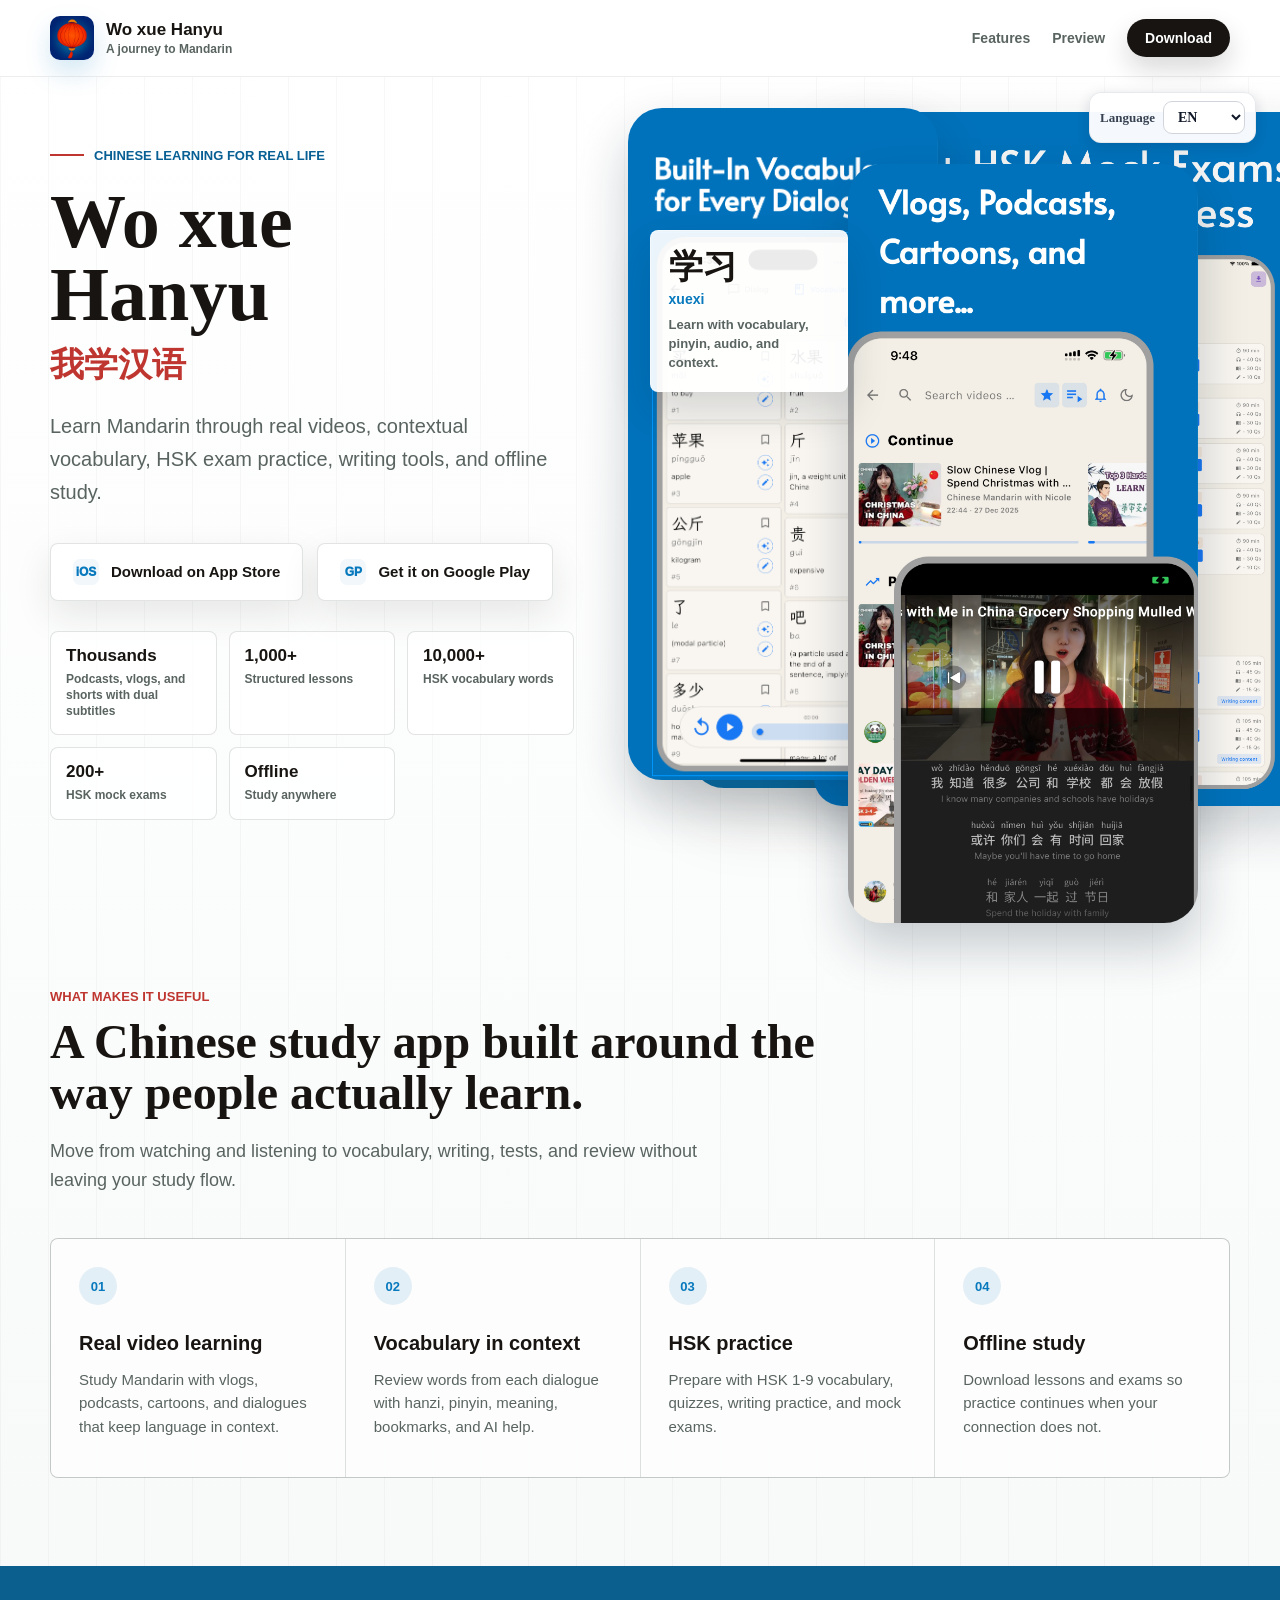
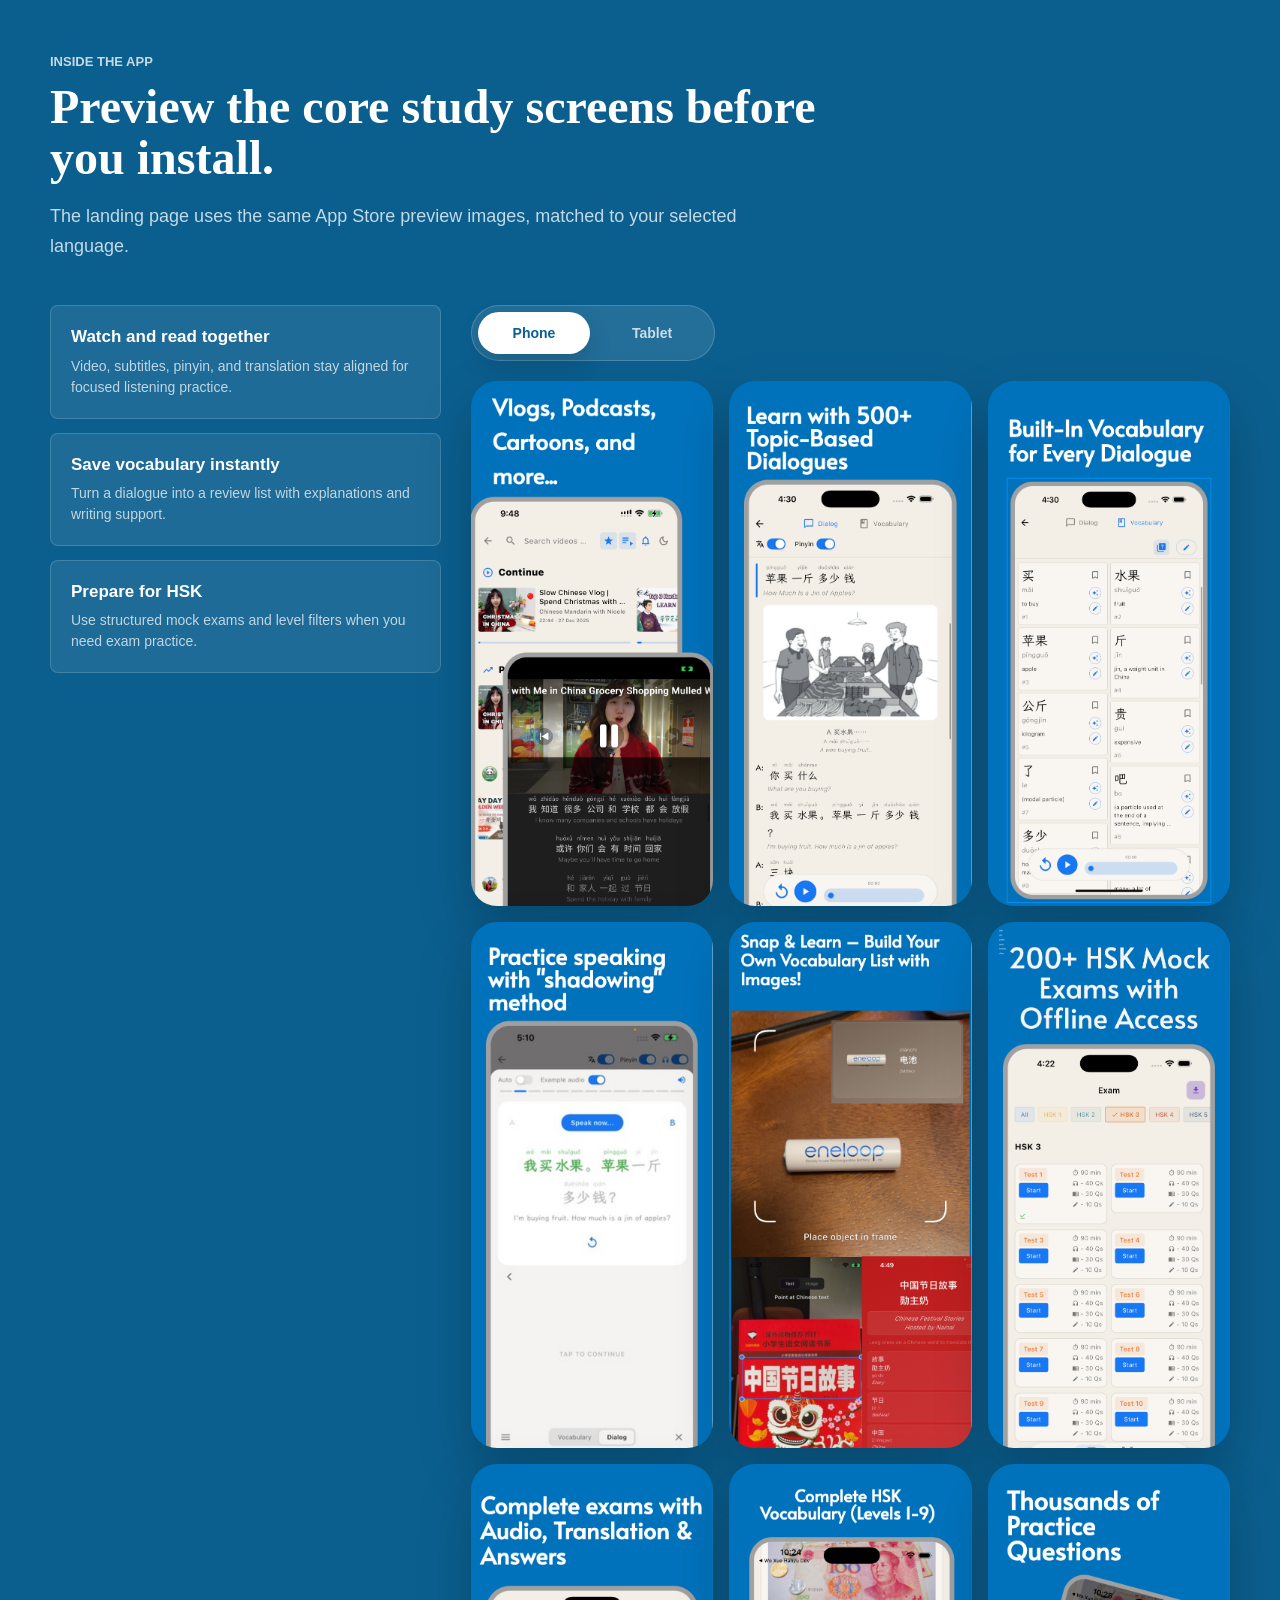
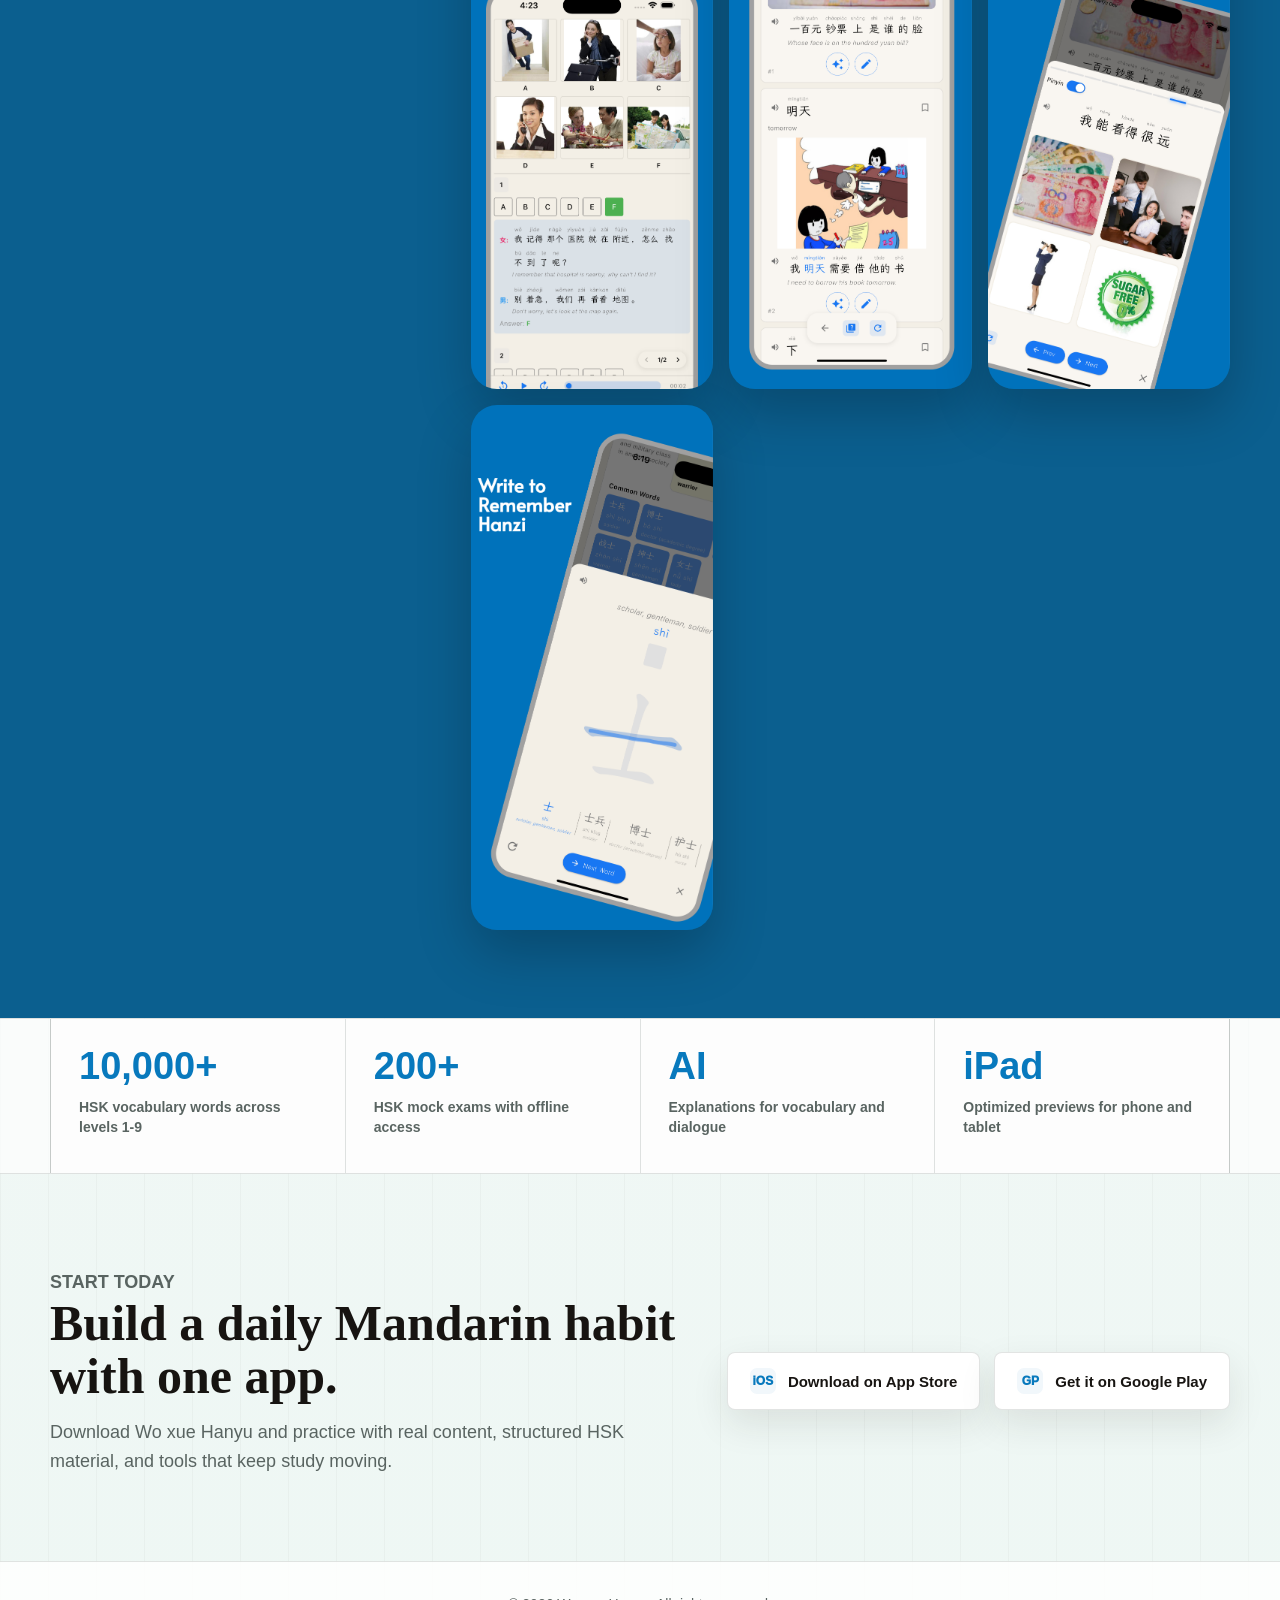
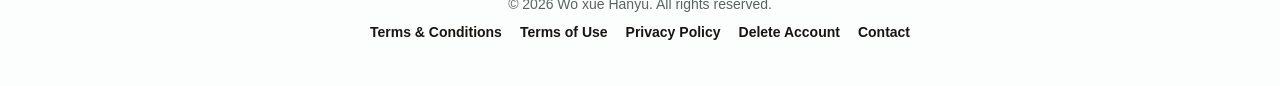
==== commit 5e2197ee: "v" ====
--- a/index.html
+++ b/index.html
@@ -1008,7 +1008,7 @@
             </article>
             <article class="feature-card" data-number="03">
               <h3 id="feature3-title">HSK practice</h3>
-              <p id="feature3-desc">Prepare with HSK 1-6 vocabulary, quizzes, writing practice, and mock exams.</p>
+              <p id="feature3-desc">Prepare with HSK 1-9 vocabulary, quizzes, writing practice, and mock exams.</p>
             </article>
             <article class="feature-card" data-number="04">
               <h3 id="feature4-title">Offline study</h3>
@@ -1055,7 +1055,7 @@
         <div class="stats">
           <div class="stat">
             <div class="stat-number" id="stat1-number">10,000+</div>
-            <div class="stat-label" id="stat1-label">HSK vocabulary words across levels 1-6</div>
+            <div class="stat-label" id="stat1-label">HSK vocabulary words across levels 1-9</div>
           </div>
           <div class="stat">
             <div class="stat-number" id="stat2-number">200+</div>
@@ -1147,7 +1147,7 @@
         feature2Title: 'Vocabulary in context',
         feature2Desc: 'Review words from each dialogue with hanzi, pinyin, meaning, bookmarks, and AI help.',
         feature3Title: 'HSK practice',
-        feature3Desc: 'Prepare with HSK 1-6 vocabulary, quizzes, writing practice, and mock exams.',
+        feature3Desc: 'Prepare with HSK 1-9 vocabulary, quizzes, writing practice, and mock exams.',
         feature4Title: 'Offline study',
         feature4Desc: 'Download lessons and exams so practice continues when your connection does not.',
         previewKicker: 'Inside the app',
@@ -1162,7 +1162,7 @@
         gallery3Title: 'Prepare for HSK',
         gallery3Desc: 'Use structured mock exams and level filters when you need exam practice.',
         stat1Number: '10,000+',
-        stat1Label: 'HSK vocabulary words across levels 1-6',
+        stat1Label: 'HSK vocabulary words across levels 1-9',
         stat2Number: '200+',
         stat2Label: 'HSK mock exams with offline access',
         stat3Number: 'AI',
@@ -1215,7 +1215,7 @@
         feature2Title: 'Từ vựng theo ngữ cảnh',
         feature2Desc: 'Ôn từ trong từng hội thoại với chữ Hán, pinyin, nghĩa, đánh dấu và trợ giúp AI.',
         feature3Title: 'Luyện HSK',
-        feature3Desc: 'Chuẩn bị với từ vựng HSK 1-6, quiz, luyện viết và đề thi thử.',
+        feature3Desc: 'Chuẩn bị với từ vựng HSK 1-9, quiz, luyện viết và đề thi thử.',
         feature4Title: 'Học offline',
         feature4Desc: 'Tải bài học và đề thi để tiếp tục luyện tập ngay cả khi không có mạng.',
         previewKicker: 'Bên trong ứng dụng',
@@ -1230,7 +1230,7 @@
         gallery3Title: 'Chuẩn bị cho HSK',
         gallery3Desc: 'Dùng đề thi thử có cấu trúc và bộ lọc cấp độ khi cần luyện thi.',
         stat1Number: '10.000+',
-        stat1Label: 'Từ vựng HSK từ cấp 1 đến 6',
+        stat1Label: 'Từ vựng HSK từ cấp 1 đến 9',
         stat2Number: '200+',
         stat2Label: 'Đề thi thử HSK có thể học offline',
         stat3Number: 'AI',
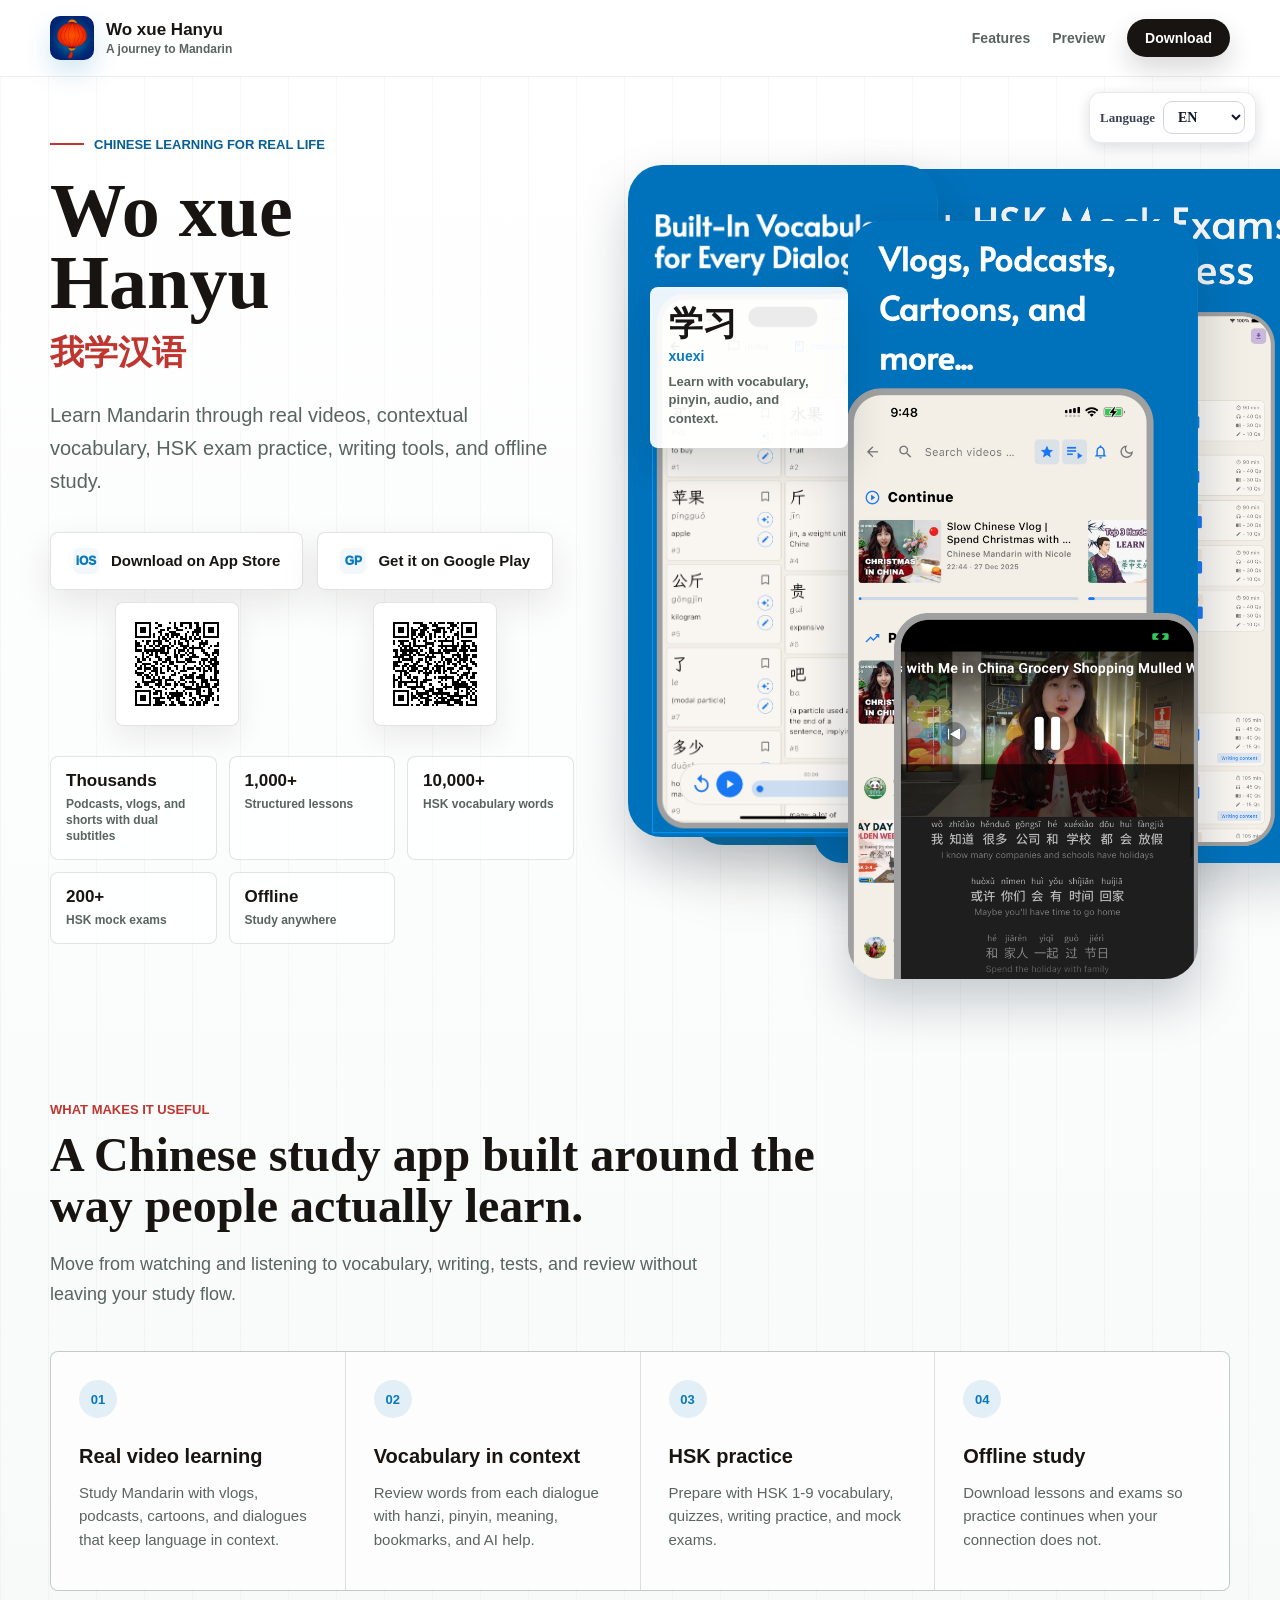
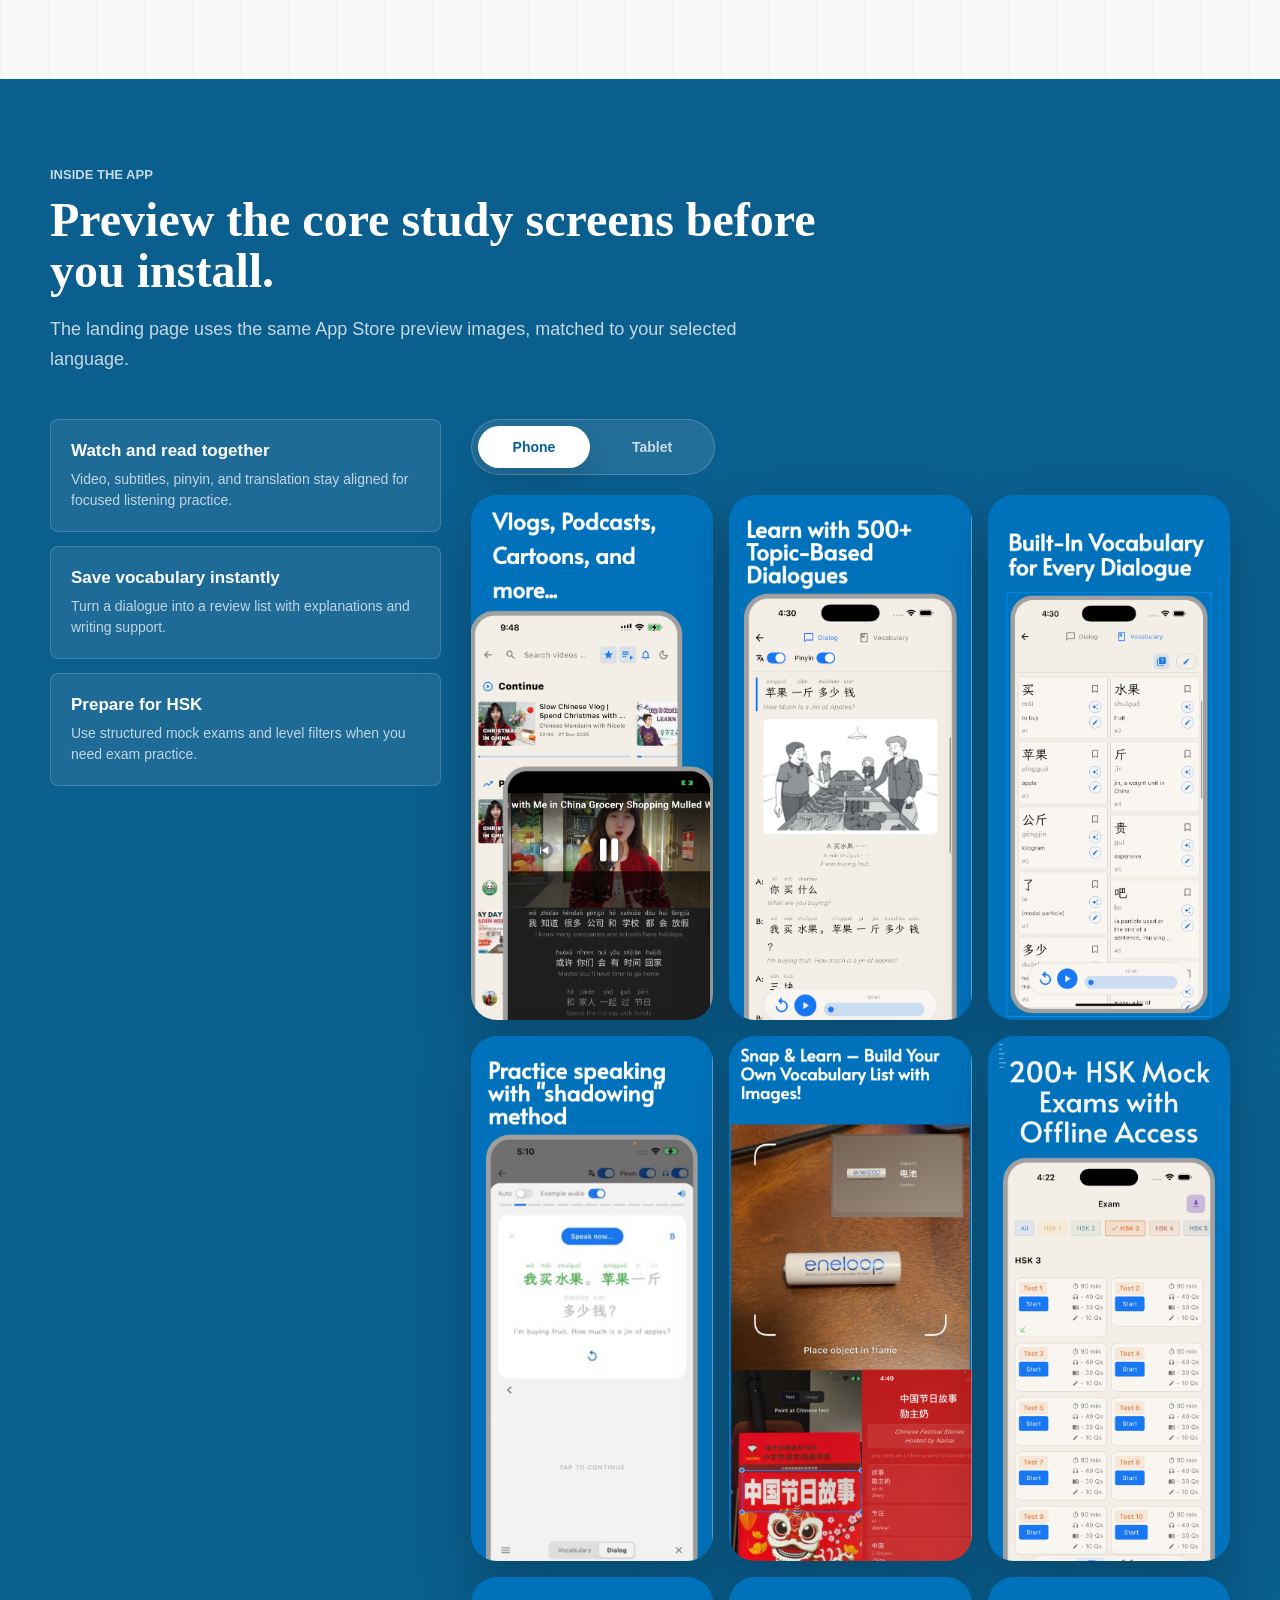
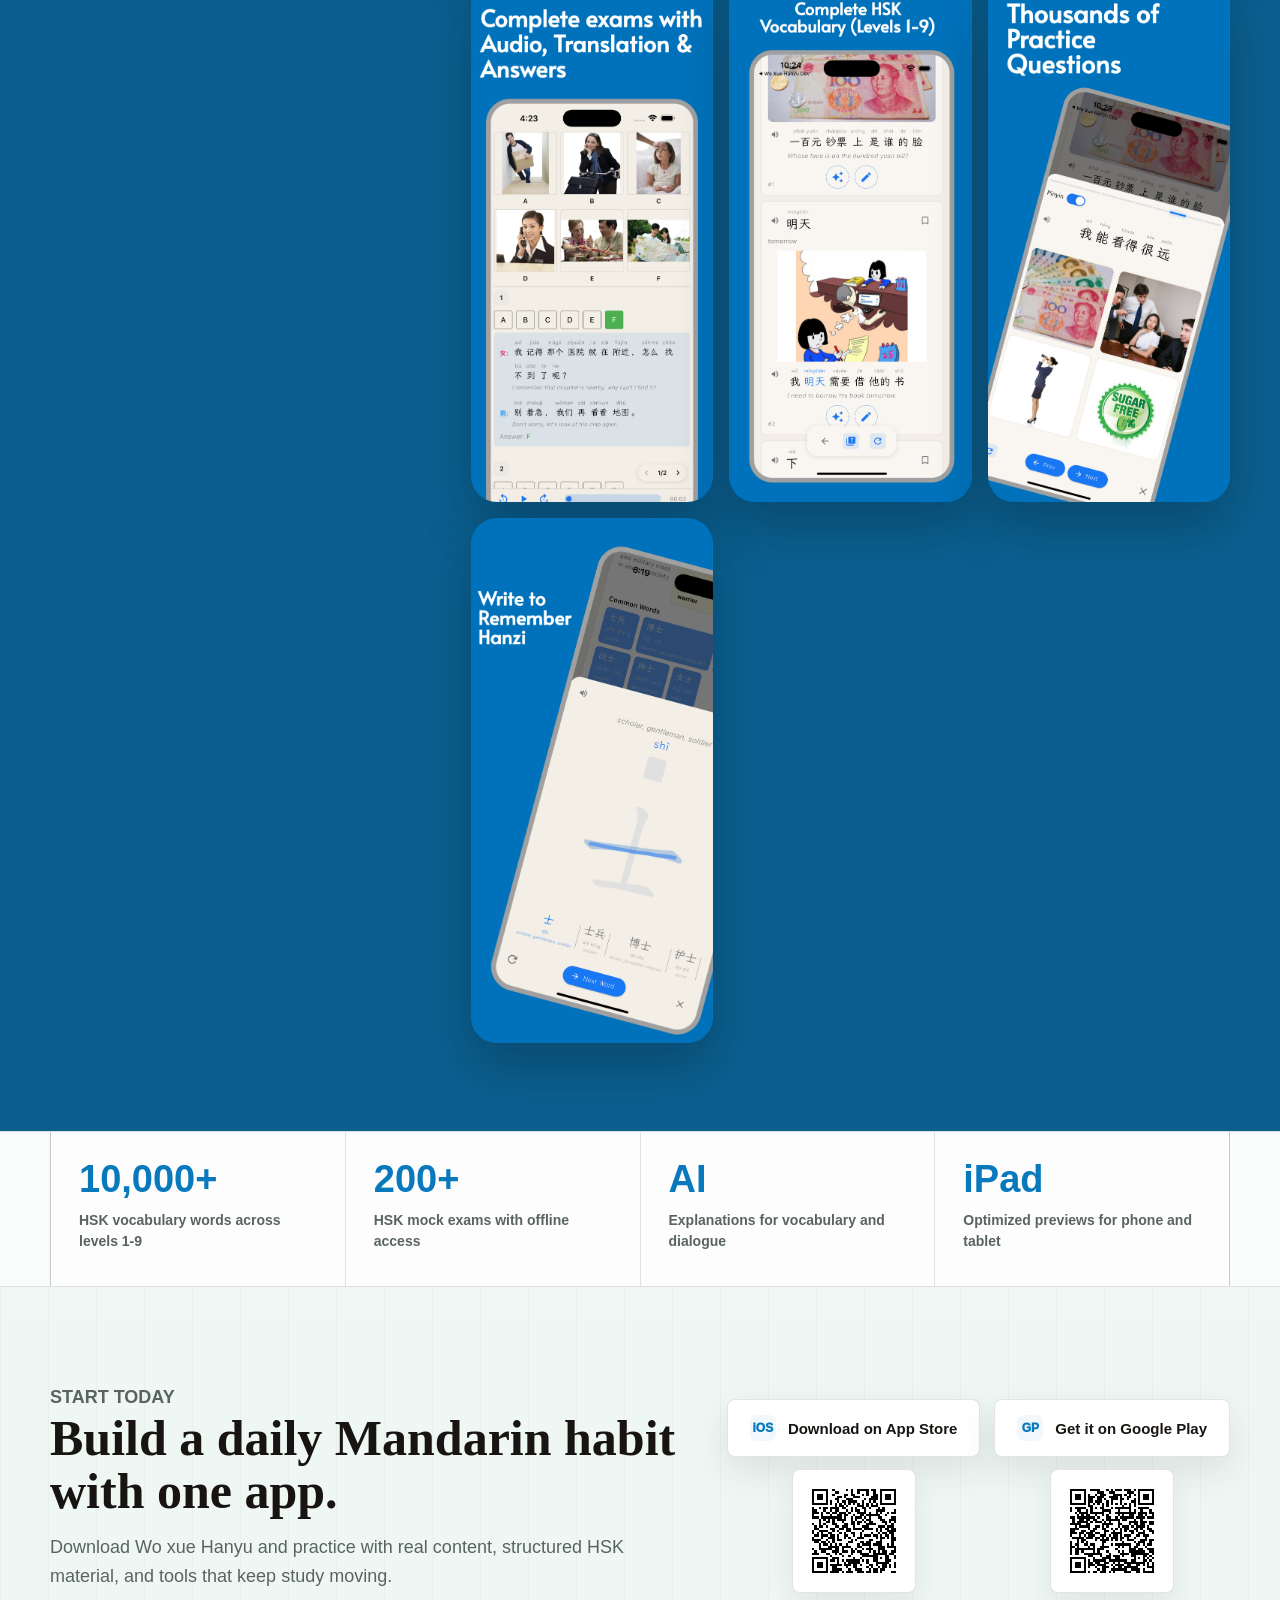
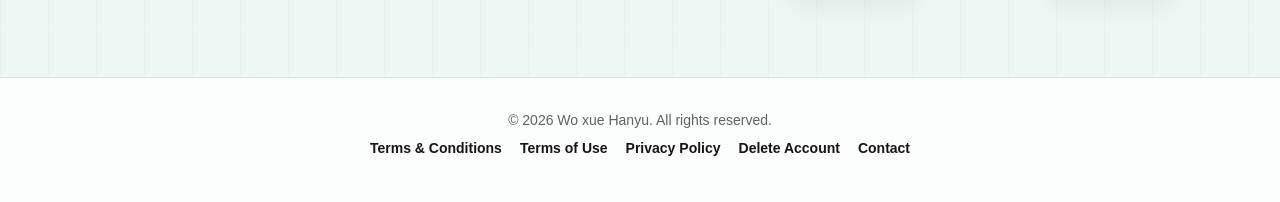
==== commit 6a63856b: "add QR code" ====
--- a/index.html
+++ b/index.html
@@ -10,10 +10,10 @@
   <meta name="apple-itunes-app" content="app-id=6754384426">
 
   <meta property="og:type" content="website">
-  <meta property="og:url" content="https://woxuehanyu.site/">
+  <meta property="og:url" content="https://woxuehanyu.com/">
   <meta property="og:title" content="Wo xue Hanyu - Learn Chinese with real content">
   <meta property="og:description" content="Mandarin practice with videos, vocabulary, HSK exams, writing tools, and offline learning.">
-  <meta property="og:image" content="https://woxuehanyu.site/assets/app_icon.png">
+  <meta property="og:image" content="https://woxuehanyu.com/assets/app_icon.png">
 
   <style>
     :root {
@@ -314,6 +314,27 @@
       box-shadow: 0 18px 46px rgba(42, 35, 27, 0.15);
     }
 
+    .download-option {
+      display: inline-flex;
+      flex-direction: column;
+      align-items: center;
+      gap: 12px;
+    }
+
+    .download-qr {
+      width: 124px;
+      padding: 10px;
+      border: 1px solid var(--line);
+      border-radius: var(--radius);
+      background: var(--surface-strong);
+      box-shadow: 0 12px 28px rgba(42, 35, 27, 0.08);
+    }
+
+    .download-qr img {
+      width: 100%;
+      height: auto;
+    }
+
     .store-mark {
       width: 26px;
       height: 26px;
@@ -805,6 +826,10 @@
 
       .download-buttons {
         flex-direction: column;
+      }
+
+      .download-option {
+        width: 100%;
       }
 
       .download-btn {
@@ -942,14 +967,24 @@
           <p class="hero-lede" id="hero-lede">Learn Mandarin through real videos, contextual vocabulary, HSK exam practice, writing tools, and offline study.</p>
 
           <div class="download-buttons" aria-label="Download links">
-            <a href="https://apps.apple.com/vn/app/wo-xue-hanyu-learning-chinese/id6754384426" class="download-btn" id="btn-ios" target="_blank" rel="noopener noreferrer">
-              <span class="store-mark" aria-hidden="true">iOS</span>
-              <span id="download-ios-text">Download on App Store</span>
-            </a>
-            <a href="https://play.google.com/store/apps/details?id=com.woxuehanyu.prod" class="download-btn" id="btn-android" target="_blank" rel="noopener noreferrer">
-              <span class="store-mark" aria-hidden="true">GP</span>
-              <span id="download-android-text">Get it on Google Play</span>
-            </a>
+            <div class="download-option">
+              <a href="https://apps.apple.com/vn/app/wo-xue-hanyu-learning-chinese/id6754384426" class="download-btn" id="btn-ios" target="_blank" rel="noopener noreferrer">
+                <span class="store-mark" aria-hidden="true">iOS</span>
+                <span id="download-ios-text">Download on App Store</span>
+              </a>
+              <a href="https://apps.apple.com/vn/app/wo-xue-hanyu-learning-chinese/id6754384426" class="download-qr js-ios-link" target="_blank" rel="noopener noreferrer" aria-label="Scan QR code to download on App Store">
+                <img src="/assets/qr-app-store.svg" alt="App Store QR code" loading="lazy">
+              </a>
+            </div>
+            <div class="download-option">
+              <a href="https://play.google.com/store/apps/details?id=com.woxuehanyu.prod" class="download-btn" id="btn-android" target="_blank" rel="noopener noreferrer">
+                <span class="store-mark" aria-hidden="true">GP</span>
+                <span id="download-android-text">Get it on Google Play</span>
+              </a>
+              <a href="https://play.google.com/store/apps/details?id=com.woxuehanyu.prod" class="download-qr" target="_blank" rel="noopener noreferrer" aria-label="Scan QR code to get it on Google Play">
+                <img src="/assets/qr-google-play.svg" alt="Google Play QR code" loading="lazy">
+              </a>
+            </div>
           </div>
 
           <div class="hero-points" aria-label="Product highlights">
@@ -1079,14 +1114,24 @@
           <p id="download-copy">Download Wo xue Hanyu and practice with real content, structured HSK material, and tools that keep study moving.</p>
         </div>
         <div class="download-buttons" aria-label="Download links">
-          <a href="https://apps.apple.com/vn/app/wo-xue-hanyu-learning-chinese/id6754384426" class="download-btn js-ios-link" target="_blank" rel="noopener noreferrer">
-            <span class="store-mark" aria-hidden="true">iOS</span>
-            <span id="download-ios-text-bottom">Download on App Store</span>
-          </a>
-          <a href="https://play.google.com/store/apps/details?id=com.woxuehanyu.prod" class="download-btn" target="_blank" rel="noopener noreferrer">
-            <span class="store-mark" aria-hidden="true">GP</span>
-            <span id="download-android-text-bottom">Get it on Google Play</span>
-          </a>
+          <div class="download-option">
+            <a href="https://apps.apple.com/vn/app/wo-xue-hanyu-learning-chinese/id6754384426" class="download-btn js-ios-link" target="_blank" rel="noopener noreferrer">
+              <span class="store-mark" aria-hidden="true">iOS</span>
+              <span id="download-ios-text-bottom">Download on App Store</span>
+            </a>
+            <a href="https://apps.apple.com/vn/app/wo-xue-hanyu-learning-chinese/id6754384426" class="download-qr js-ios-link" target="_blank" rel="noopener noreferrer" aria-label="Scan QR code to download on App Store">
+              <img src="/assets/qr-app-store.svg" alt="App Store QR code" loading="lazy">
+            </a>
+          </div>
+          <div class="download-option">
+            <a href="https://play.google.com/store/apps/details?id=com.woxuehanyu.prod" class="download-btn" target="_blank" rel="noopener noreferrer">
+              <span class="store-mark" aria-hidden="true">GP</span>
+              <span id="download-android-text-bottom">Get it on Google Play</span>
+            </a>
+            <a href="https://play.google.com/store/apps/details?id=com.woxuehanyu.prod" class="download-qr" target="_blank" rel="noopener noreferrer" aria-label="Scan QR code to get it on Google Play">
+              <img src="/assets/qr-google-play.svg" alt="Google Play QR code" loading="lazy">
+            </a>
+          </div>
         </div>
       </section>
     </main>
@@ -1456,7 +1501,7 @@
       const userAgent = navigator.userAgent || navigator.vendor || window.opera;
       const isIOS = /iPad|iPhone|iPod/.test(userAgent) && !window.MSStream;
       const isAndroid = /android/i.test(userAgent);
-      const universalLink = 'https://woxuehanyu.site/app';
+      const universalLink = 'https://woxuehanyu.com/app';
 
       if (isIOS || isAndroid) {
         setTimeout(() => {
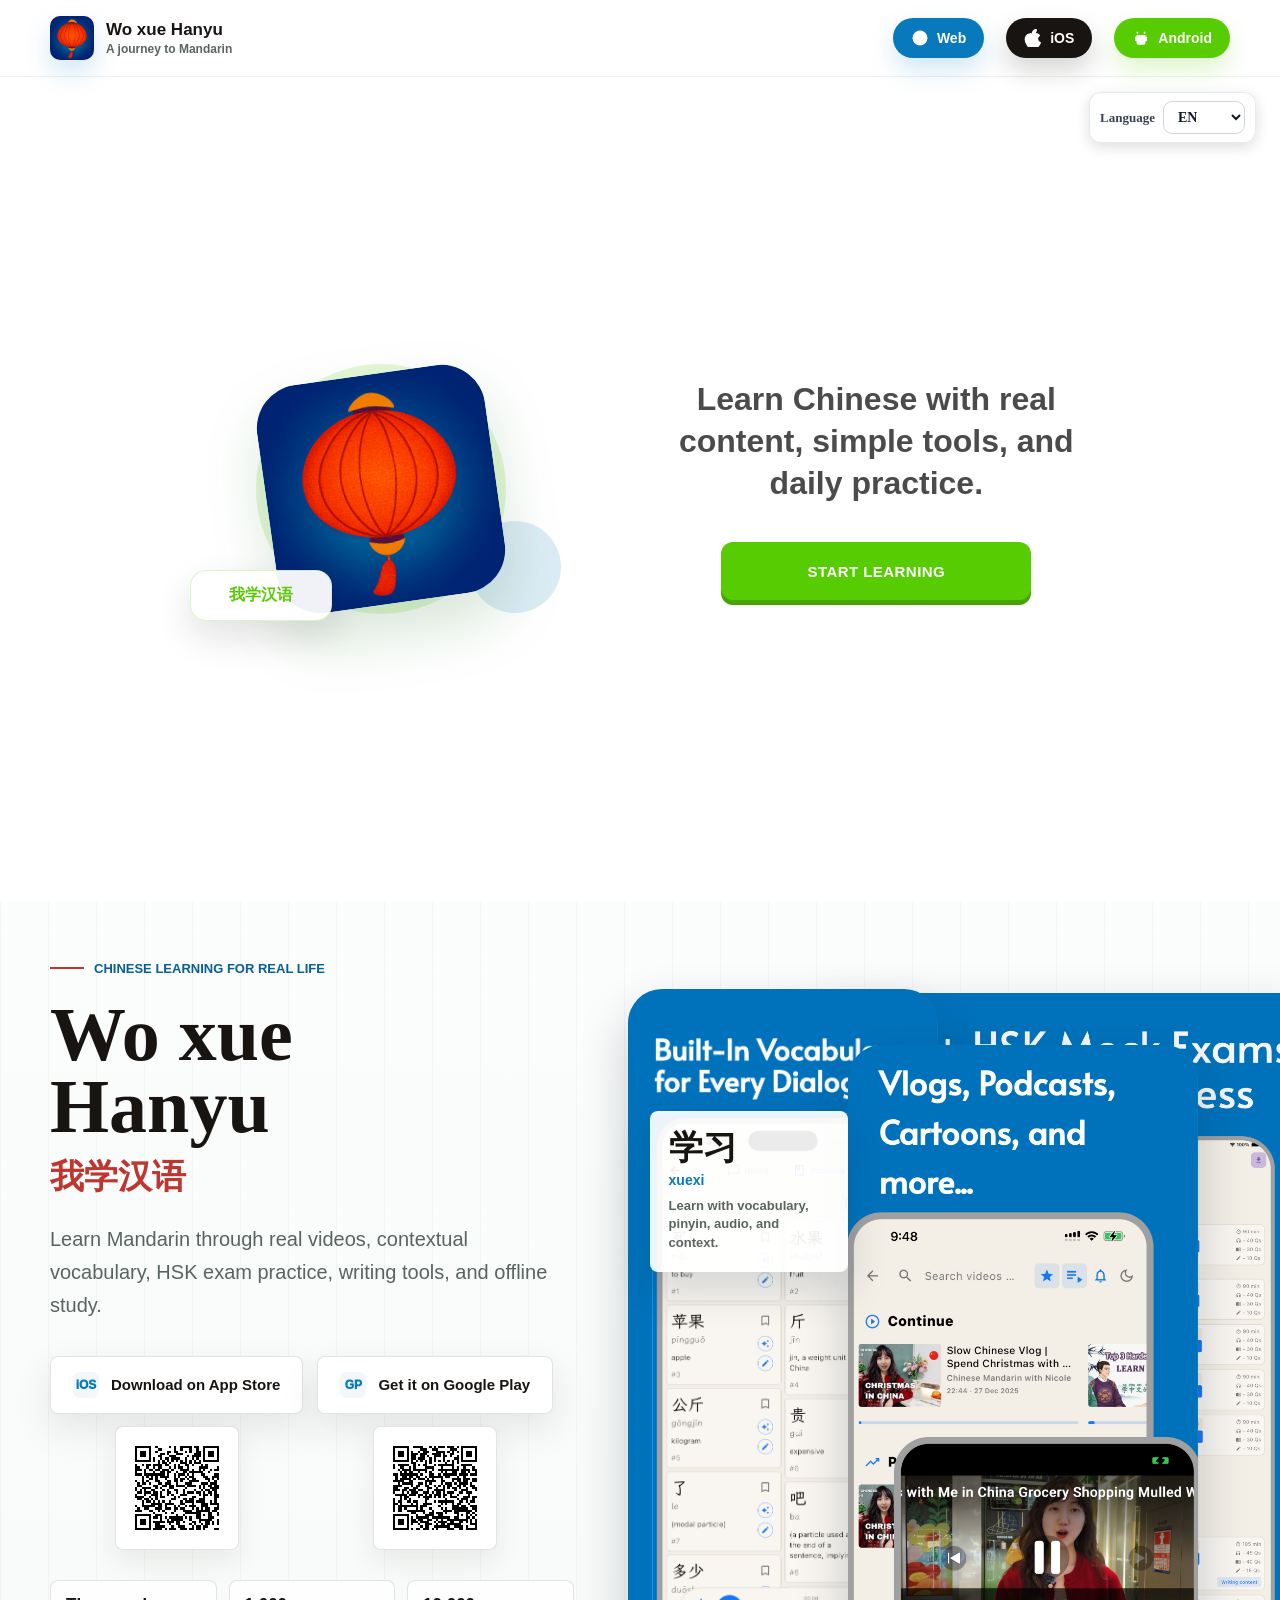
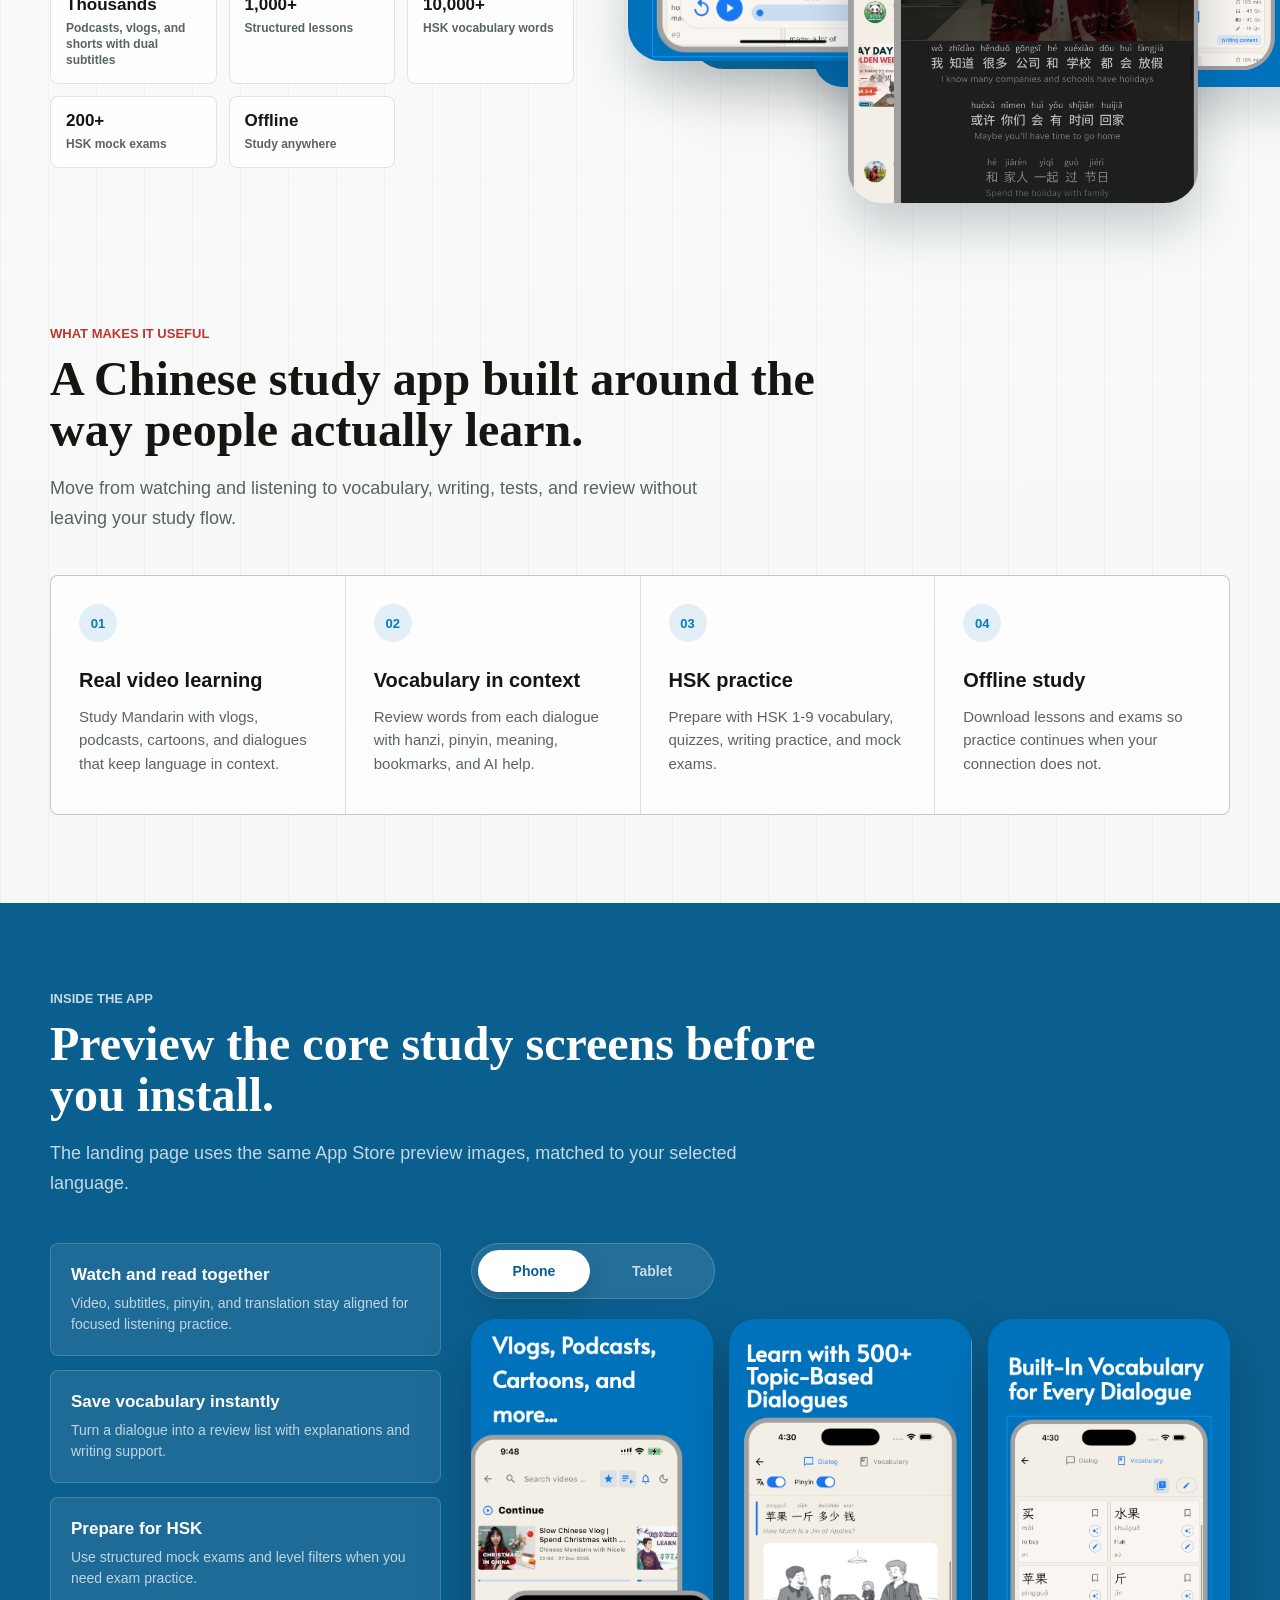
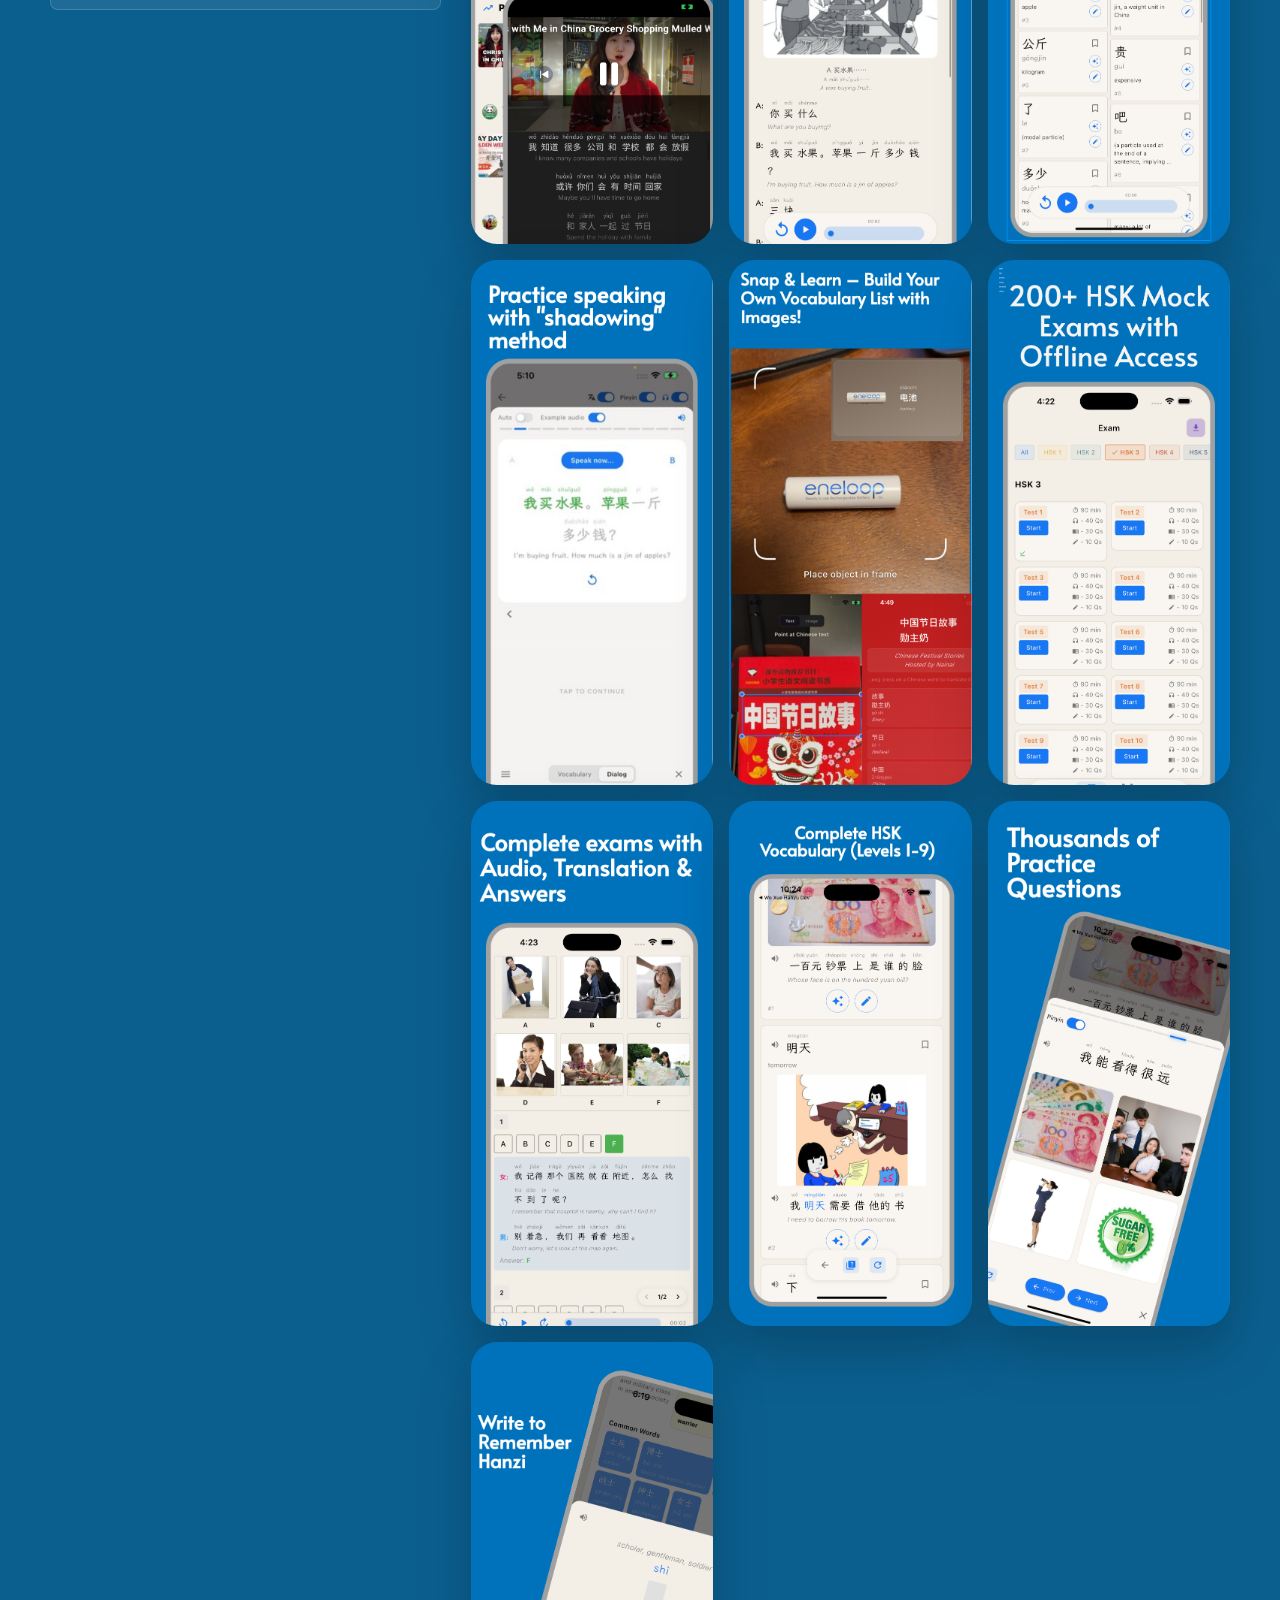
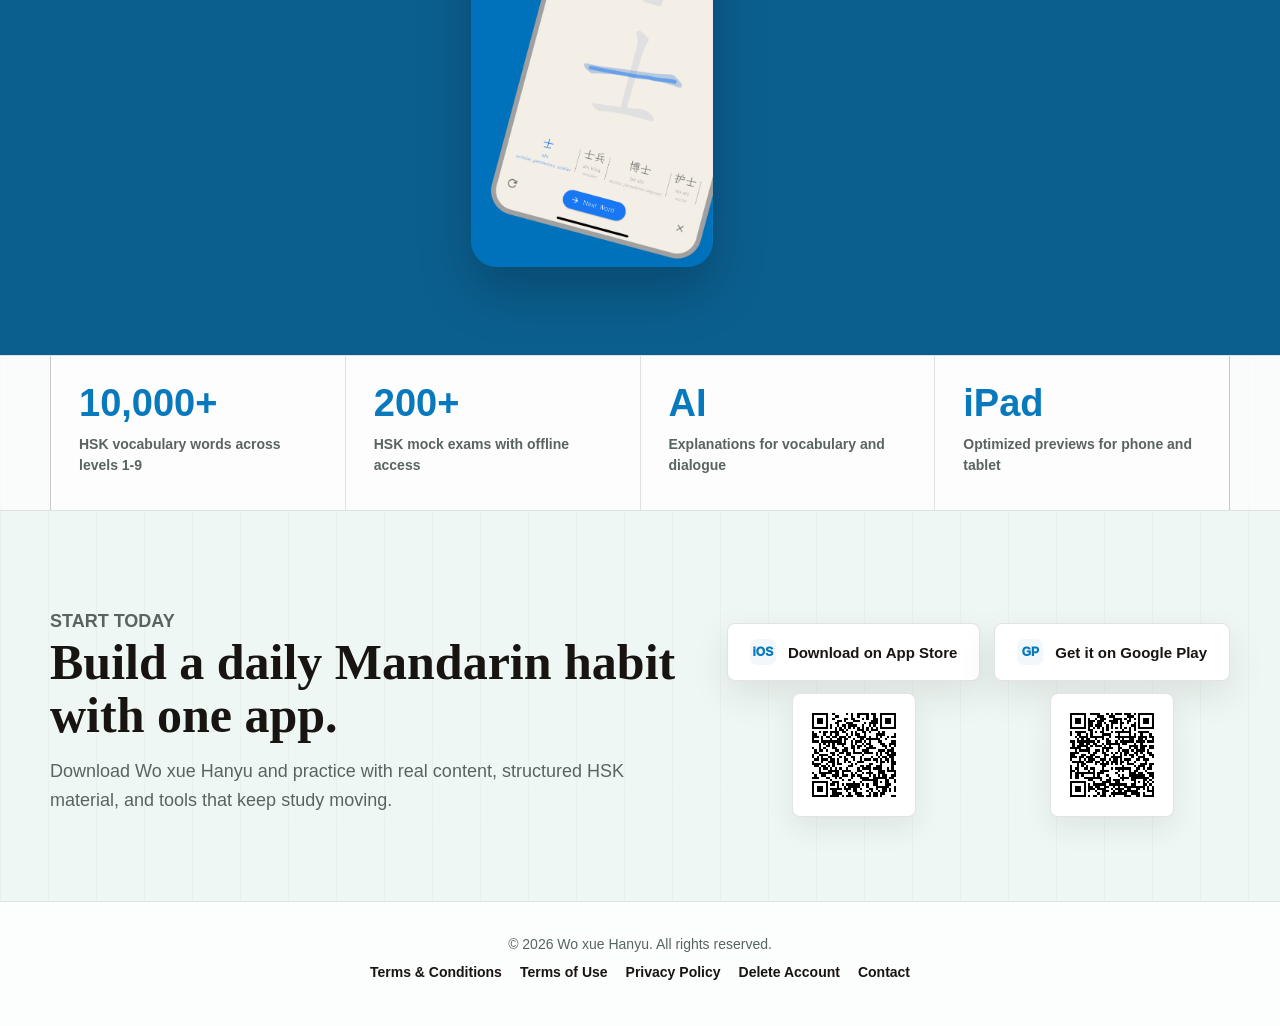
==== commit eb973684: "v" ====
--- a/index.html
+++ b/index.html
@@ -212,12 +212,170 @@
     }
 
     .nav-cta {
+      display: inline-flex;
+      align-items: center;
+      gap: 8px;
       padding: 11px 18px;
       border-radius: 999px;
       background: var(--ink);
       color: white;
       text-decoration: none;
       box-shadow: 0 12px 26px rgba(23, 20, 17, 0.16);
+    }
+
+    .nav-cta.web {
+      background: #0879bd;
+      color: white;
+      box-shadow: 0 12px 26px rgba(8, 121, 189, 0.18);
+    }
+
+    .nav-cta.ios {
+      background: #171411;
+      color: white;
+      box-shadow: 0 12px 26px rgba(23, 20, 17, 0.18);
+    }
+
+    .nav-cta.android {
+      background: #58cc02;
+      color: white;
+      box-shadow: 0 12px 26px rgba(88, 204, 2, 0.2);
+    }
+
+    .nav-cta svg {
+      width: 18px;
+      height: 18px;
+      flex-shrink: 0;
+      fill: currentColor;
+      stroke: currentColor;
+      stroke-width: 2;
+    }
+
+    .nav-icon-outline {
+      fill: none;
+    }
+
+    .nav-icon-fill {
+      stroke: none;
+    }
+
+    .nav-cta-label {
+      line-height: 1;
+    }
+
+    .start-section {
+      width: min(920px, calc(100% - 40px));
+      min-height: calc(100vh - 76px);
+      margin: 0 auto;
+      padding: 64px 0;
+      display: grid;
+      grid-template-columns: minmax(260px, 0.9fr) minmax(300px, 1fr);
+      align-items: center;
+      justify-content: center;
+      gap: 70px;
+      background: white;
+      box-shadow: 0 0 0 100vmax white;
+      clip-path: inset(0 -100vmax);
+      font-family: ui-sans-serif, -apple-system, BlinkMacSystemFont, "Segoe UI", sans-serif;
+    }
+
+    .start-visual {
+      position: relative;
+      display: grid;
+      place-items: center;
+      min-height: 320px;
+    }
+
+    .start-visual::before,
+    .start-visual::after {
+      content: "";
+      position: absolute;
+      border-radius: 999px;
+      background: rgba(88, 204, 2, 0.16);
+    }
+
+    .start-visual::before {
+      width: 250px;
+      height: 250px;
+    }
+
+    .start-visual::after {
+      right: 22px;
+      bottom: 36px;
+      width: 92px;
+      height: 92px;
+      background: rgba(8, 121, 189, 0.14);
+    }
+
+    .start-app-icon {
+      position: relative;
+      z-index: 1;
+      width: min(230px, 62vw);
+      border-radius: 44px;
+      box-shadow: 0 28px 58px rgba(31, 110, 38, 0.18);
+      transform: rotate(-8deg);
+    }
+
+    .start-card {
+      position: absolute;
+      left: 10px;
+      bottom: 28px;
+      z-index: 2;
+      min-width: 142px;
+      padding: 14px 16px;
+      border: 1px solid rgba(88, 204, 2, 0.22);
+      border-radius: 16px;
+      background: rgba(255, 255, 255, 0.94);
+      box-shadow: 0 16px 36px rgba(23, 20, 17, 0.12);
+      color: #58cc02;
+      font-weight: 900;
+      text-align: center;
+    }
+
+    .start-content {
+      display: grid;
+      justify-items: center;
+      text-align: center;
+    }
+
+    .start-title {
+      max-width: 430px;
+      color: #4b4b4b;
+      font-size: 32px;
+      line-height: 1.32;
+      font-weight: 900;
+      letter-spacing: 0;
+    }
+
+    .primary-app-cta {
+      width: min(310px, 100%);
+      min-height: 58px;
+      display: inline-flex;
+      align-items: center;
+      justify-content: center;
+      margin-top: 38px;
+      padding: 0 34px;
+      border-radius: 12px;
+      background: #58cc02;
+      color: white;
+      font-family: ui-sans-serif, -apple-system, BlinkMacSystemFont, "Segoe UI", sans-serif;
+      font-size: 15px;
+      font-weight: 900;
+      letter-spacing: 0.03em;
+      text-decoration: none;
+      text-transform: uppercase;
+      box-shadow: 0 5px 0 #46a302;
+      transition: transform 0.16s ease, box-shadow 0.16s ease, background 0.16s ease;
+    }
+
+    .primary-app-cta:hover {
+      transform: translateY(-2px);
+      background: #61d80b;
+      box-shadow: 0 7px 0 #46a302;
+    }
+
+    .primary-app-cta:active {
+      transform: translateY(3px);
+      box-shadow: 0 2px 0 #46a302;
     }
 
     .hero {
@@ -747,6 +905,16 @@
         display: none;
       }
 
+      .start-section {
+        grid-template-columns: 1fr;
+        gap: 28px;
+        text-align: center;
+      }
+
+      .start-visual {
+        min-height: 260px;
+      }
+
       .hero {
         min-height: auto;
         grid-template-columns: 1fr;
@@ -790,8 +958,19 @@
         min-height: 68px;
       }
 
-      .brand-subtitle,
+      .brand-subtitle {
+        display: none;
+      }
+
       .nav-links {
+        gap: 8px;
+      }
+
+      .nav-cta {
+        padding: 10px;
+      }
+
+      .nav-cta-label {
         display: none;
       }
 
@@ -805,6 +984,26 @@
       .hero {
         padding: 34px 0 52px;
         gap: 32px;
+      }
+
+      .start-section {
+        width: min(100% - 28px, var(--max));
+        min-height: calc(100vh - 68px);
+        padding: 42px 0;
+      }
+
+      .start-title {
+        font-size: 25px;
+      }
+
+      .start-app-icon {
+        width: min(190px, 58vw);
+        border-radius: 36px;
+      }
+
+      .start-card {
+        left: max(0px, calc(50% - 150px));
+        bottom: 14px;
       }
 
       .eyebrow {
@@ -951,14 +1150,42 @@
           </span>
         </a>
         <div class="nav-links">
-          <a href="#features" id="nav-features">Features</a>
-          <a href="#preview" id="nav-preview">Preview</a>
-          <a href="#download" class="nav-cta" id="nav-download">Download</a>
+          <a href="https://app.woxuehanyu.com" class="nav-cta web" aria-label="Open web app">
+            <svg class="nav-icon-outline" viewBox="0 0 24 24" aria-hidden="true">
+              <circle cx="12" cy="12" r="9"></circle>
+              <path d="M3 12h18M12 3c2.2 2.4 3.3 5.4 3.3 9S14.2 18.6 12 21M12 3c-2.2 2.4-3.3 5.4-3.3 9s1.1 6.6 3.3 9"></path>
+            </svg>
+            <span class="nav-cta-label" id="nav-web">Web</span>
+          </a>
+          <a href="#download" class="nav-cta ios" aria-label="Go to iOS download">
+            <svg class="nav-icon-fill" viewBox="0 0 24 24" aria-hidden="true">
+              <path d="M17.8 13.1c0-2.9 2.4-4.3 2.5-4.4-1.4-2-3.5-2.3-4.2-2.3-1.8-.2-3.5 1.1-4.4 1.1-.9 0-2.3-1.1-3.8-1-2 0-3.8 1.2-4.8 3-2.1 3.7-.5 9.1 1.5 12.1 1 1.5 2.2 3.1 3.8 3 1.5-.1 2.1-1 3.9-1s2.3 1 3.9 1c1.6 0 2.7-1.5 3.7-3 1.1-1.7 1.6-3.3 1.6-3.4 0 0-3.7-1.4-3.7-5.1ZM14.9 4.6c.8-1 1.4-2.4 1.2-3.8-1.2.1-2.6.8-3.5 1.8-.8.9-1.5 2.3-1.3 3.7 1.4.1 2.8-.7 3.6-1.7Z"></path>
+            </svg>
+            <span class="nav-cta-label" id="nav-ios">iOS</span>
+          </a>
+          <a href="#download" class="nav-cta android" aria-label="Go to Android download">
+            <svg class="nav-icon-outline" viewBox="0 0 24 24" aria-hidden="true">
+              <path d="M7 9h10v8.5A2.5 2.5 0 0 1 14.5 20h-5A2.5 2.5 0 0 1 7 17.5V9ZM8 6 6.6 3.8M16 6l1.4-2.2M7 9h10M5 10v6M19 10v6"></path>
+              <path d="M9.5 12h.01M14.5 12h.01"></path>
+            </svg>
+            <span class="nav-cta-label" id="nav-android">Android</span>
+          </a>
         </div>
       </nav>
     </header>
 
     <main>
+      <section class="start-section" aria-labelledby="start-title">
+        <div class="start-visual" aria-hidden="true">
+          <img class="start-app-icon" src="/assets/app_icon.png" alt="">
+          <div class="start-card">我学汉语</div>
+        </div>
+        <div class="start-content">
+          <h2 class="start-title" id="start-title">Learn Chinese with real content, simple tools, and daily practice.</h2>
+          <a href="https://app.woxuehanyu.com" class="primary-app-cta" id="start-learning-cta">Start learning</a>
+        </div>
+      </section>
+
       <section class="hero" aria-labelledby="hero-title">
         <div class="hero-copy">
           <p class="eyebrow" id="hero-eyebrow">Chinese learning for real life</p>
@@ -1162,9 +1389,12 @@
         pageTitle: 'Wo xue Hanyu - Learn Chinese with real content',
         pageDescription: 'Learn Mandarin with Wo xue Hanyu through real videos, contextual vocabulary, HSK practice, writing tools, AI explanations, and offline study.',
         brandSubtitle: 'A journey to Mandarin',
-        navFeatures: 'Features',
-        navPreview: 'Preview',
         navDownload: 'Download',
+        navWeb: 'Web',
+        navIos: 'iOS',
+        navAndroid: 'Android',
+        startTitle: 'Learn Chinese with real content, simple tools, and daily practice.',
+        startLearning: 'Start learning',
         heroEyebrow: 'Chinese learning for real life',
         heroTitle: 'Wo xue Hanyu',
         heroChinese: '我学汉语',
@@ -1230,9 +1460,12 @@
         pageTitle: 'Wo xue Hanyu - Học tiếng Trung với nội dung thực tế',
         pageDescription: 'Học tiếng Trung với Wo xue Hanyu qua video thực tế, từ vựng theo ngữ cảnh, luyện HSK, luyện viết, giải thích AI và học offline.',
         brandSubtitle: 'Hành trình đến tiếng Quan Thoại',
-        navFeatures: 'Tính năng',
-        navPreview: 'Xem trước',
         navDownload: 'Tải app',
+        navWeb: 'Web',
+        navIos: 'iOS',
+        navAndroid: 'Android',
+        startTitle: 'Học tiếng Trung với nội dung thật, đơn giản và hiệu quả!',
+        startLearning: 'Bắt đầu học',
         heroEyebrow: 'Học tiếng Trung cho đời sống thật',
         heroTitle: 'Wo xue Hanyu',
         heroChinese: '我学汉语',
@@ -1298,9 +1531,11 @@
 
     const textBindings = {
       'brand-subtitle': 'brandSubtitle',
-      'nav-features': 'navFeatures',
-      'nav-preview': 'navPreview',
-      'nav-download': 'navDownload',
+      'nav-web': 'navWeb',
+      'nav-ios': 'navIos',
+      'nav-android': 'navAndroid',
+      'start-title': 'startTitle',
+      'start-learning-cta': 'startLearning',
       'hero-eyebrow': 'heroEyebrow',
       'hero-title': 'heroTitle',
       'hero-chinese': 'heroChinese',
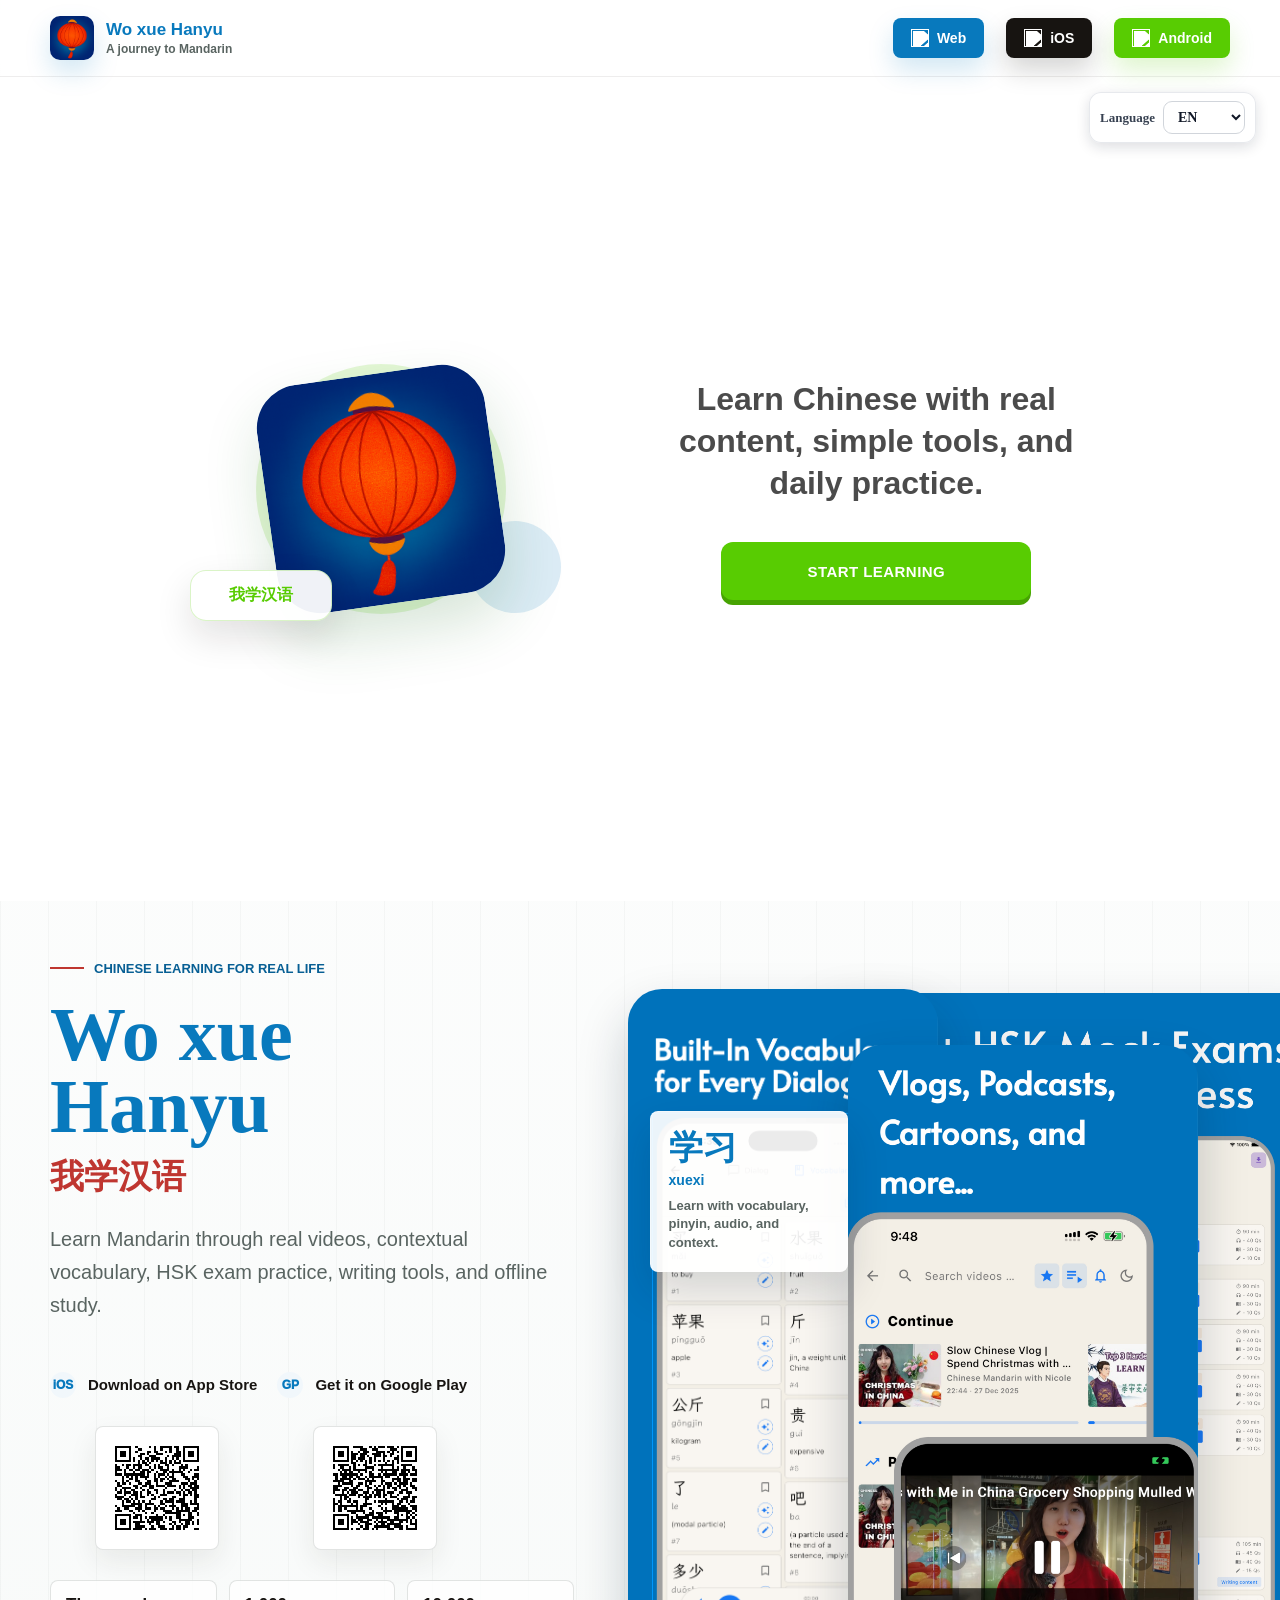
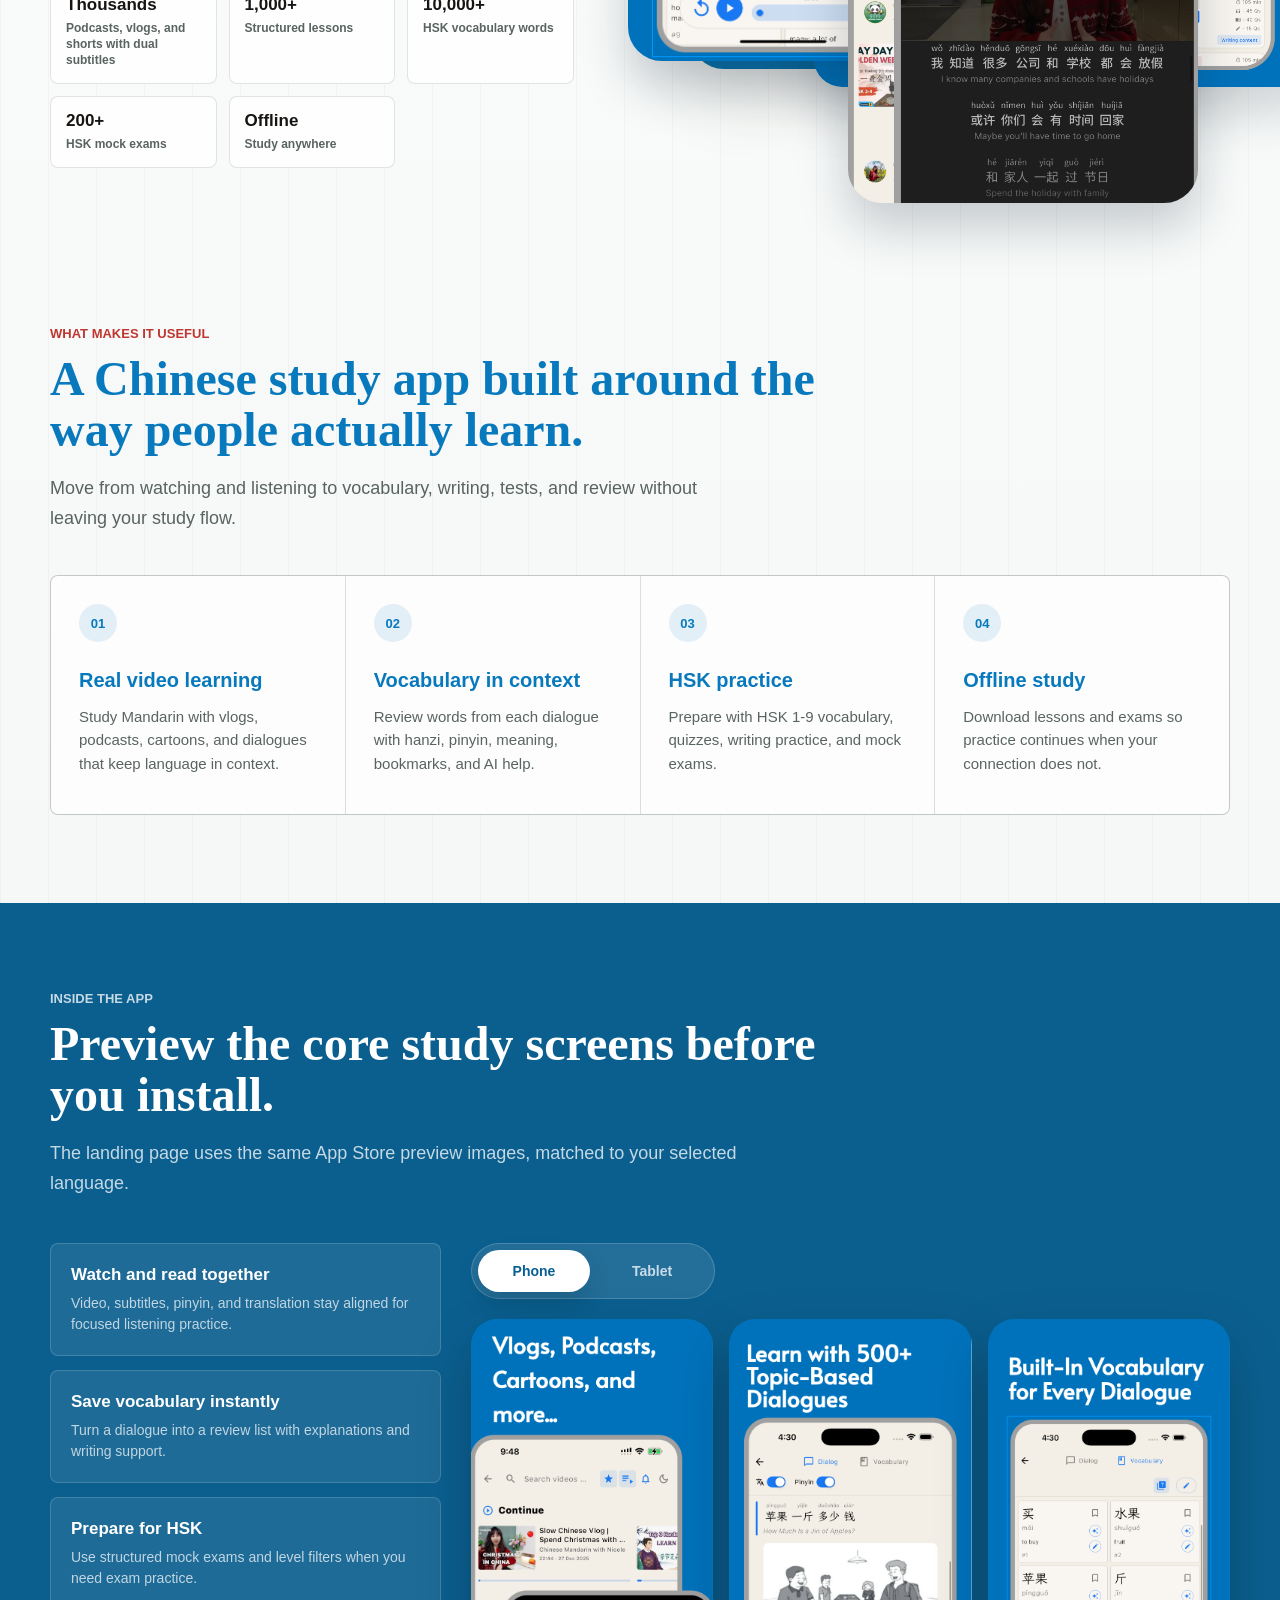
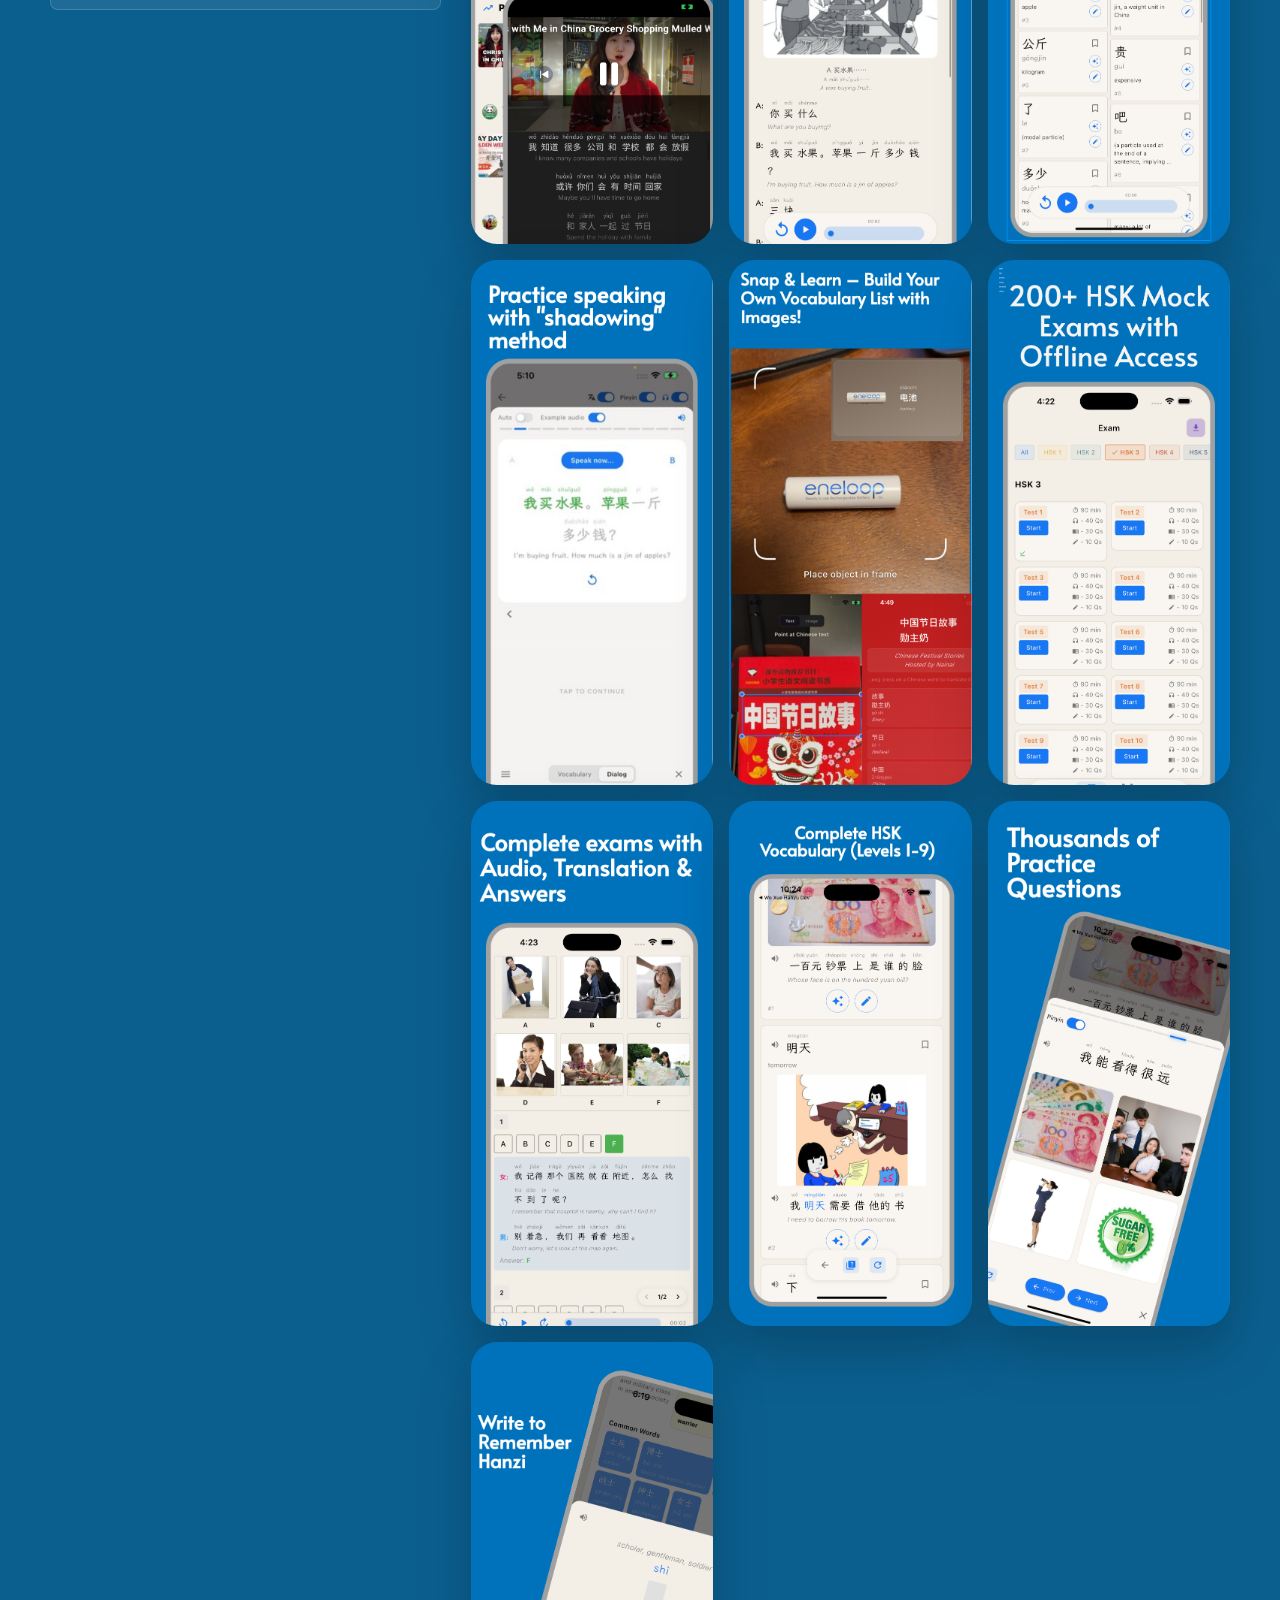
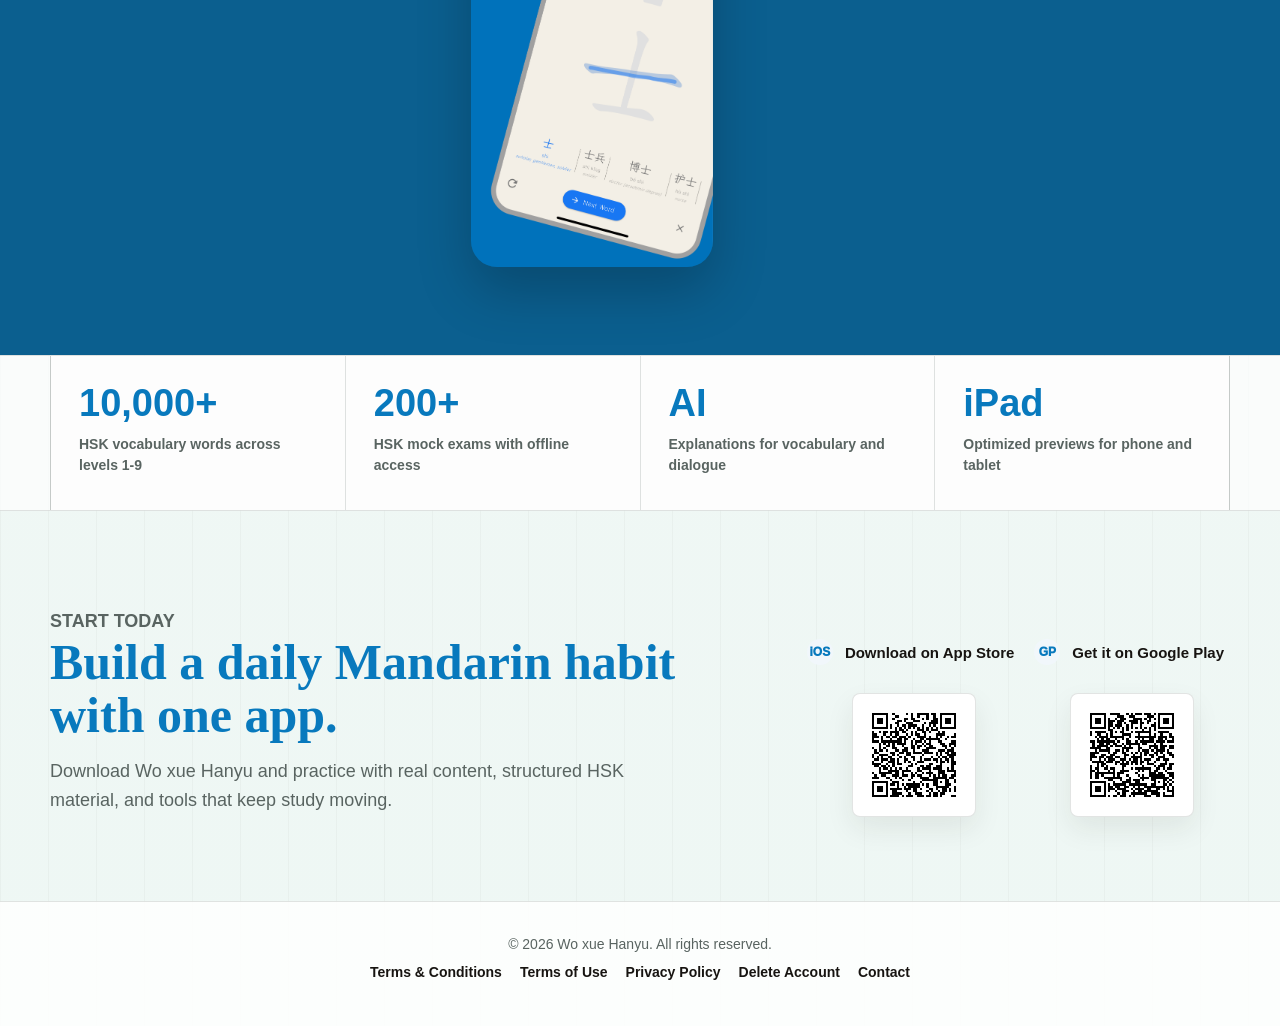
==== commit 143e2104: "update" ====
--- a/index.html
+++ b/index.html
@@ -52,7 +52,7 @@
         linear-gradient(90deg, rgba(20, 33, 29, 0.032) 1px, transparent 1px),
         linear-gradient(180deg, #ffffff 0%, var(--bg) 44%, #eef7f4 100%);
       background-size: 48px 48px, auto;
-      color: var(--ink);
+      color: var(--blue);
     }
 
     body.smart-banner-visible {
@@ -216,7 +216,7 @@
       align-items: center;
       gap: 8px;
       padding: 11px 18px;
-      border-radius: 999px;
+      border-radius: var(--radius);
       background: var(--ink);
       color: white;
       text-decoration: none;
@@ -241,21 +241,11 @@
       box-shadow: 0 12px 26px rgba(88, 204, 2, 0.2);
     }
 
-    .nav-cta svg {
+    .nav-cta img {
       width: 18px;
       height: 18px;
       flex-shrink: 0;
-      fill: currentColor;
-      stroke: currentColor;
-      stroke-width: 2;
-    }
-
-    .nav-icon-outline {
-      fill: none;
-    }
-
-    .nav-icon-fill {
-      stroke: none;
+      filter: brightness(0) invert(1);
     }
 
     .nav-cta-label {
@@ -387,6 +377,7 @@
       grid-template-columns: minmax(0, 0.93fr) minmax(410px, 1.07fr);
       align-items: center;
       gap: 54px;
+      scroll-margin-top: 76px;
     }
 
     .hero-copy {
@@ -453,23 +444,21 @@
       display: inline-flex;
       align-items: center;
       gap: 12px;
-      padding: 0 22px;
-      border: 1px solid var(--line);
+      padding: 0 6px 0 0;
+      border: 0;
       border-radius: var(--radius);
-      background: var(--surface-strong);
+      background: transparent;
       color: var(--ink);
       font-family: ui-sans-serif, -apple-system, BlinkMacSystemFont, "Segoe UI", sans-serif;
       font-size: 15px;
       font-weight: 850;
       text-decoration: none;
-      box-shadow: 0 14px 36px rgba(42, 35, 27, 0.1);
-      transition: transform 0.18s ease, box-shadow 0.18s ease, border-color 0.18s ease;
+      transition: color 0.18s ease, transform 0.18s ease;
     }
 
     .download-btn:hover {
       transform: translateY(-2px);
-      border-color: rgba(8, 121, 189, 0.28);
-      box-shadow: 0 18px 46px rgba(42, 35, 27, 0.15);
+      color: var(--blue);
     }
 
     .download-option {
@@ -498,7 +487,7 @@
       height: 26px;
       display: grid;
       place-items: center;
-      border-radius: 7px;
+      border-radius: 50%;
       background: #f1f7fb;
       color: var(--blue);
       font-size: 12px;
@@ -967,6 +956,9 @@
       }
 
       .nav-cta {
+        width: 42px;
+        height: 42px;
+        justify-content: center;
         padding: 10px;
       }
 
@@ -1150,24 +1142,16 @@
           </span>
         </a>
         <div class="nav-links">
-          <a href="https://app.woxuehanyu.com" class="nav-cta web" aria-label="Open web app">
-            <svg class="nav-icon-outline" viewBox="0 0 24 24" aria-hidden="true">
-              <circle cx="12" cy="12" r="9"></circle>
-              <path d="M3 12h18M12 3c2.2 2.4 3.3 5.4 3.3 9S14.2 18.6 12 21M12 3c-2.2 2.4-3.3 5.4-3.3 9s1.1 6.6 3.3 9"></path>
-            </svg>
+          <a href="https://app.woxuehanyu.com" class="nav-cta web" target="_blank" rel="noopener noreferrer" aria-label="Open web app">
+            <img src="https://cdn.jsdelivr.net/npm/simple-icons@latest/icons/googlechrome.svg" alt="" aria-hidden="true">
             <span class="nav-cta-label" id="nav-web">Web</span>
           </a>
-          <a href="#download" class="nav-cta ios" aria-label="Go to iOS download">
-            <svg class="nav-icon-fill" viewBox="0 0 24 24" aria-hidden="true">
-              <path d="M17.8 13.1c0-2.9 2.4-4.3 2.5-4.4-1.4-2-3.5-2.3-4.2-2.3-1.8-.2-3.5 1.1-4.4 1.1-.9 0-2.3-1.1-3.8-1-2 0-3.8 1.2-4.8 3-2.1 3.7-.5 9.1 1.5 12.1 1 1.5 2.2 3.1 3.8 3 1.5-.1 2.1-1 3.9-1s2.3 1 3.9 1c1.6 0 2.7-1.5 3.7-3 1.1-1.7 1.6-3.3 1.6-3.4 0 0-3.7-1.4-3.7-5.1ZM14.9 4.6c.8-1 1.4-2.4 1.2-3.8-1.2.1-2.6.8-3.5 1.8-.8.9-1.5 2.3-1.3 3.7 1.4.1 2.8-.7 3.6-1.7Z"></path>
-            </svg>
+          <a href="#app-download" class="nav-cta ios" aria-label="Go to iOS download">
+            <img src="https://cdn.jsdelivr.net/npm/simple-icons@latest/icons/apple.svg" alt="" aria-hidden="true">
             <span class="nav-cta-label" id="nav-ios">iOS</span>
           </a>
-          <a href="#download" class="nav-cta android" aria-label="Go to Android download">
-            <svg class="nav-icon-outline" viewBox="0 0 24 24" aria-hidden="true">
-              <path d="M7 9h10v8.5A2.5 2.5 0 0 1 14.5 20h-5A2.5 2.5 0 0 1 7 17.5V9ZM8 6 6.6 3.8M16 6l1.4-2.2M7 9h10M5 10v6M19 10v6"></path>
-              <path d="M9.5 12h.01M14.5 12h.01"></path>
-            </svg>
+          <a href="#app-download" class="nav-cta android" aria-label="Go to Android download">
+            <img src="https://cdn.jsdelivr.net/npm/simple-icons@latest/icons/android.svg" alt="" aria-hidden="true">
             <span class="nav-cta-label" id="nav-android">Android</span>
           </a>
         </div>
@@ -1182,11 +1166,11 @@
         </div>
         <div class="start-content">
           <h2 class="start-title" id="start-title">Learn Chinese with real content, simple tools, and daily practice.</h2>
-          <a href="https://app.woxuehanyu.com" class="primary-app-cta" id="start-learning-cta">Start learning</a>
+          <a href="https://app.woxuehanyu.com" class="primary-app-cta" id="start-learning-cta" target="_blank" rel="noopener noreferrer">Start learning</a>
         </div>
       </section>
 
-      <section class="hero" aria-labelledby="hero-title">
+      <section class="hero" id="app-download" aria-labelledby="hero-title">
         <div class="hero-copy">
           <p class="eyebrow" id="hero-eyebrow">Chinese learning for real life</p>
           <h1 id="hero-title">Wo xue Hanyu</h1>
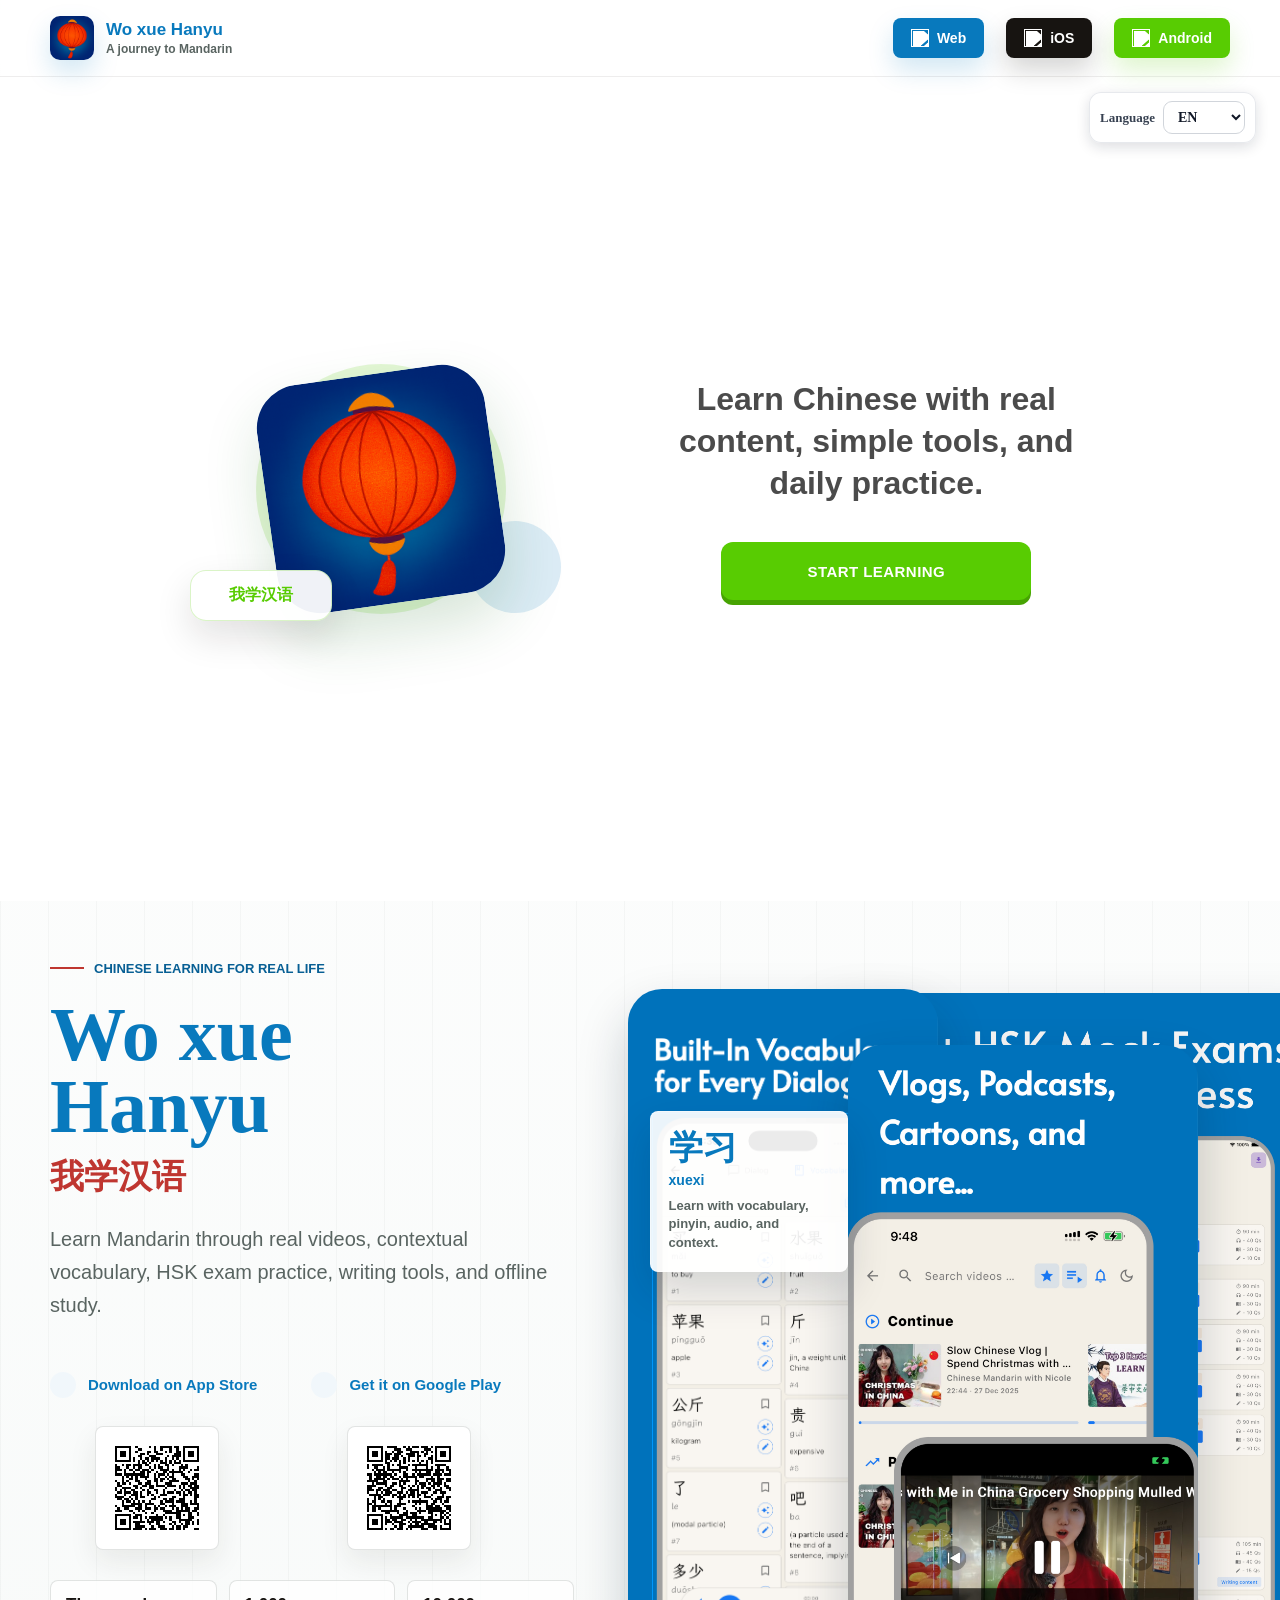
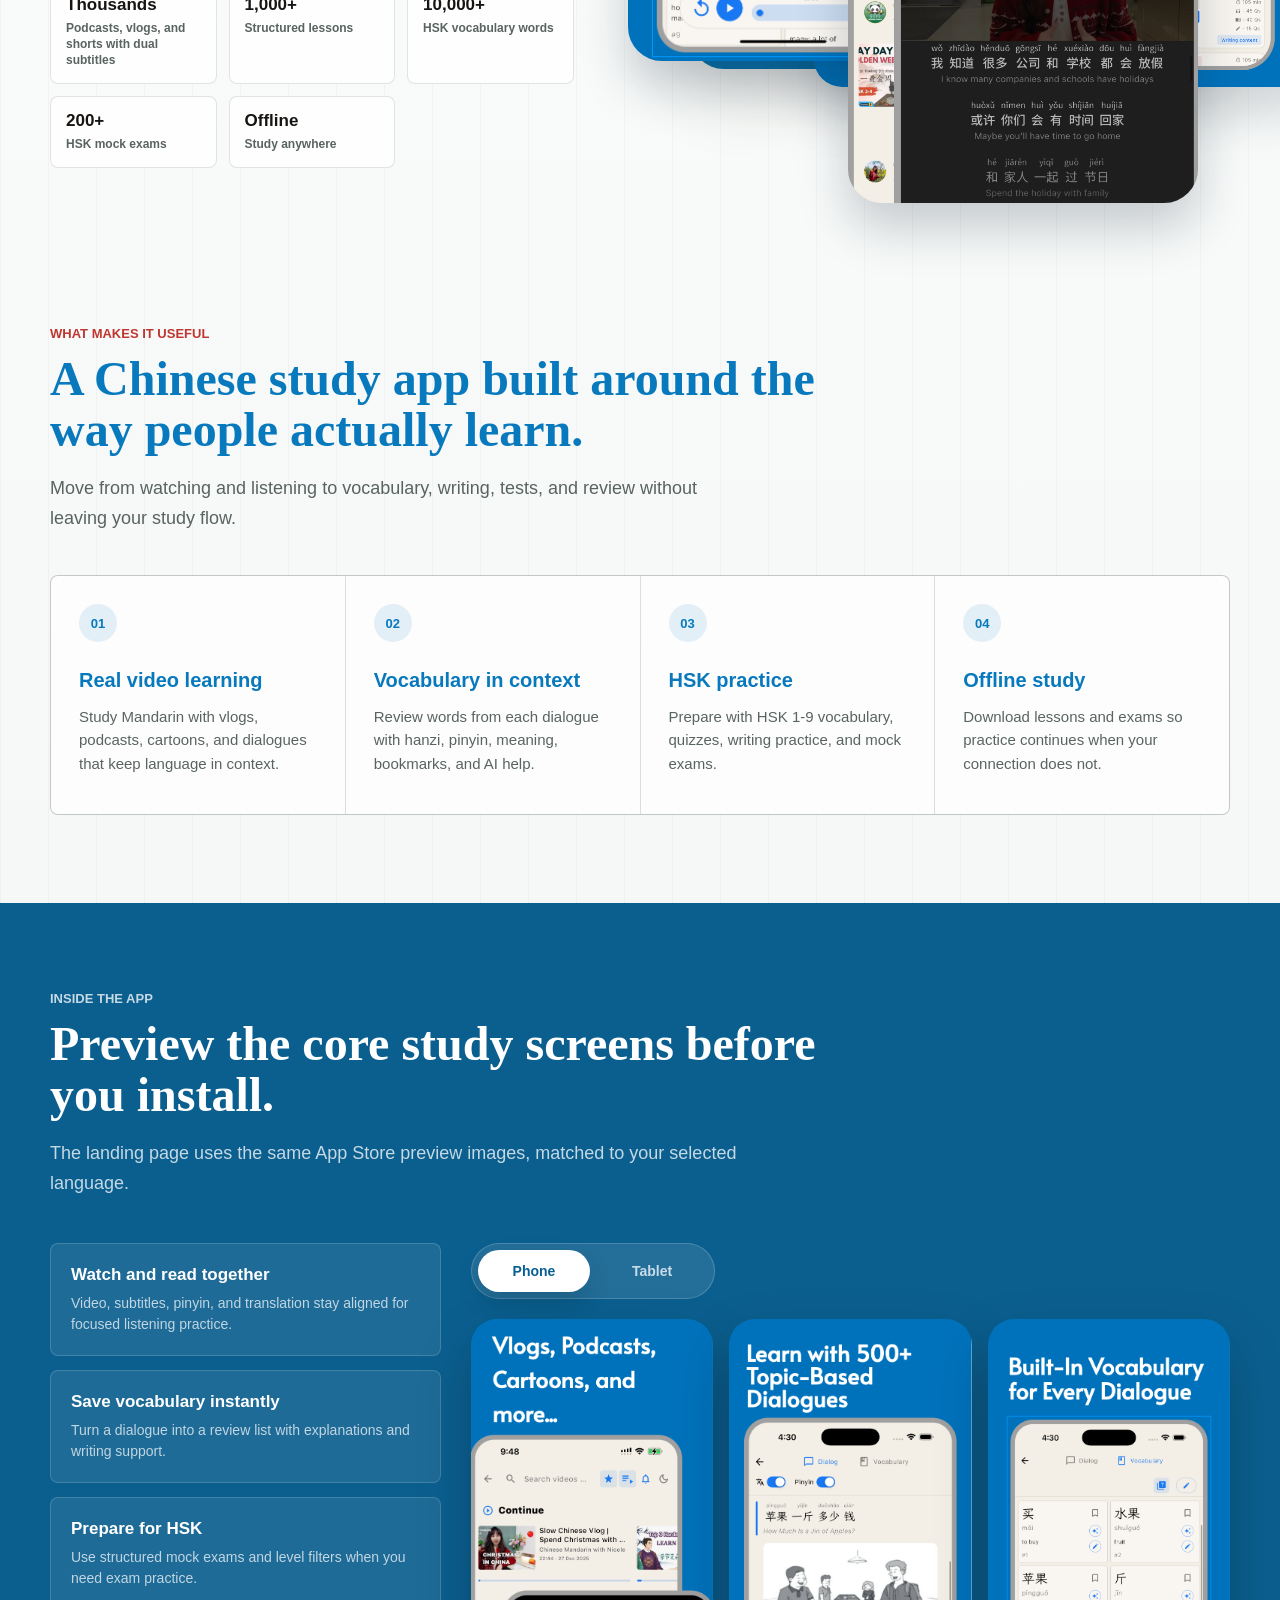
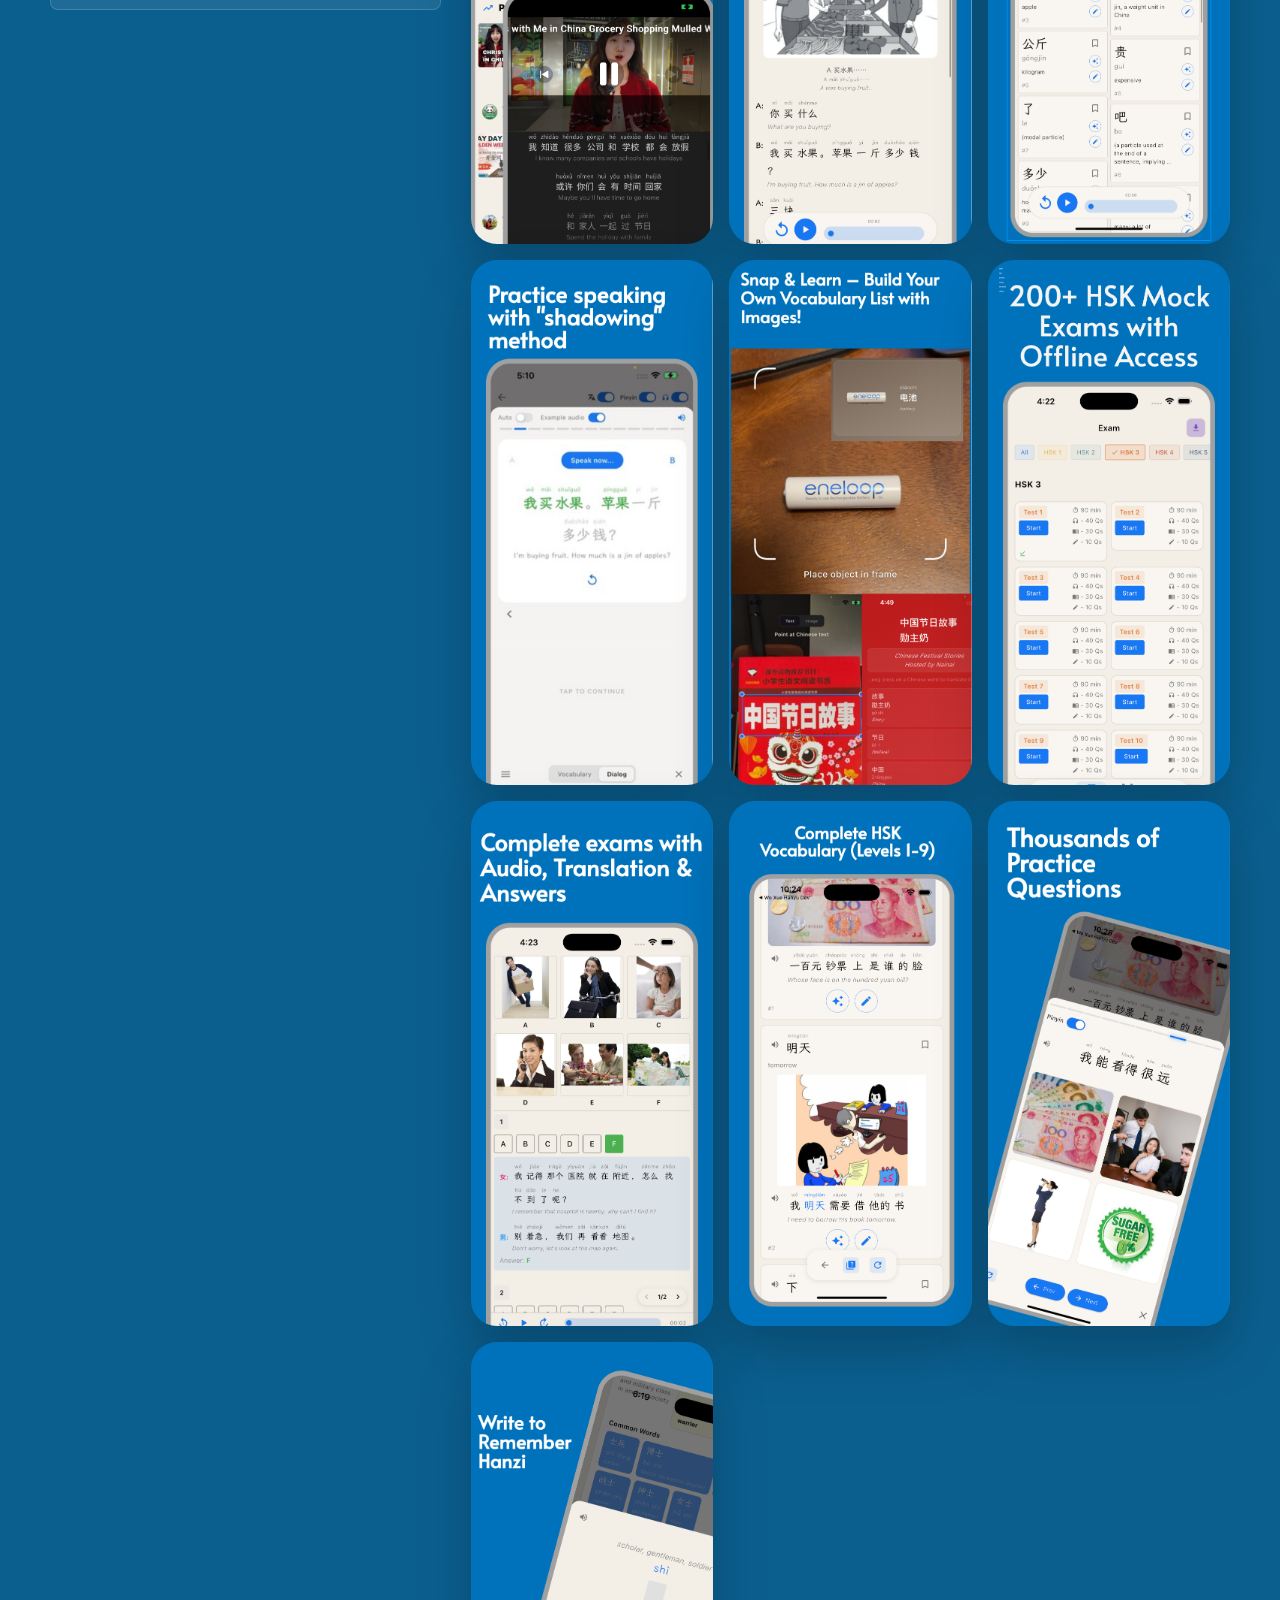
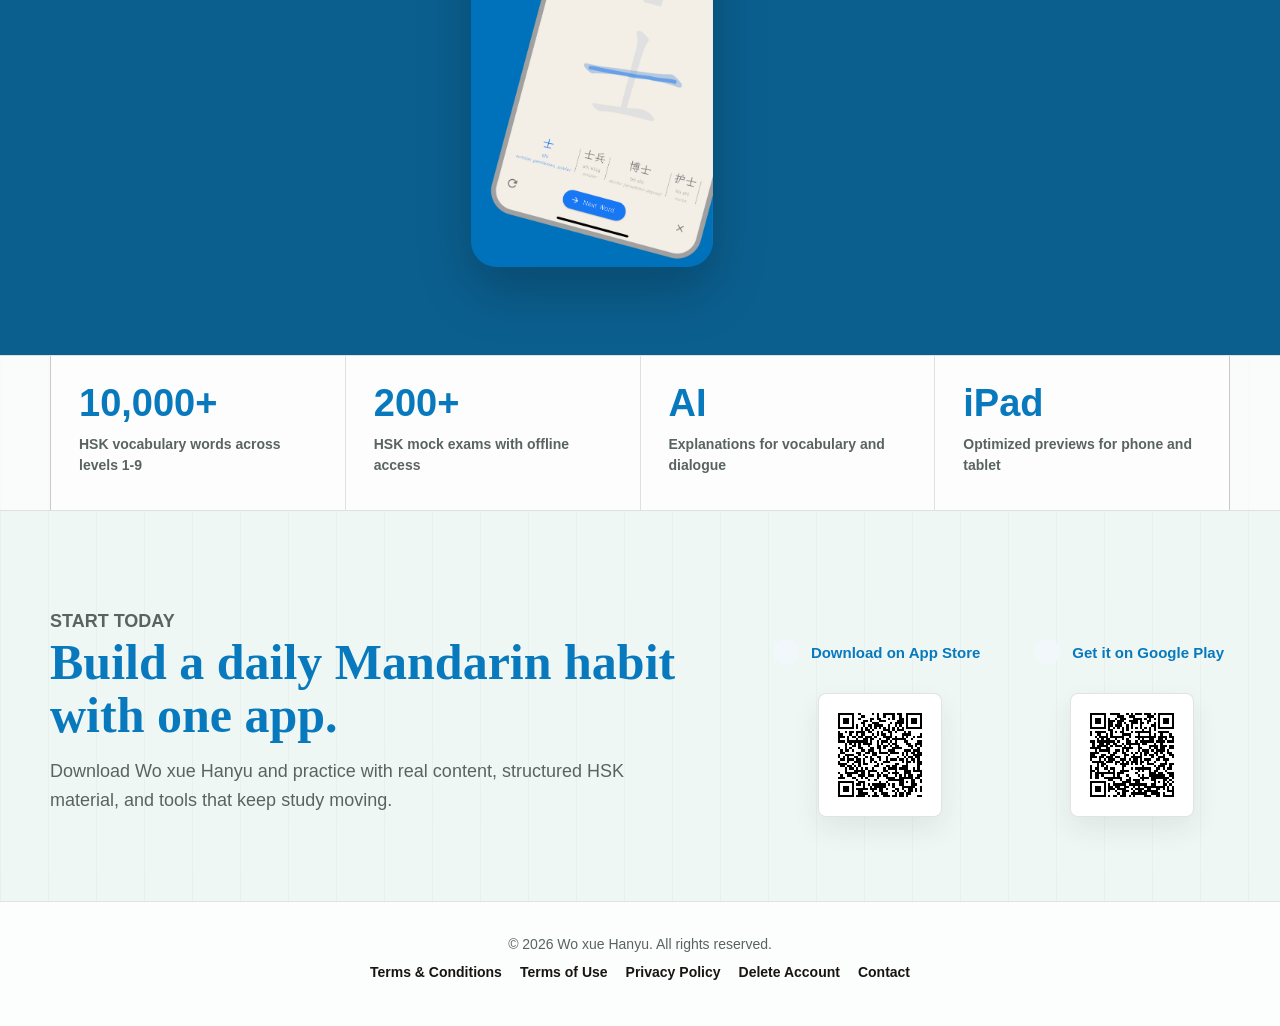
==== commit 8dc84001: "v" ====
--- a/index.html
+++ b/index.html
@@ -110,7 +110,7 @@
     .smart-banner-title {
       font-size: 14px;
       font-weight: 800;
-      color: var(--ink);
+      color: var(--blue);
     }
 
     .smart-banner-subtitle {
@@ -435,7 +435,7 @@
     .download-buttons {
       display: flex;
       flex-wrap: wrap;
-      gap: 14px;
+      gap: 48px;
       margin-top: 34px;
     }
 
@@ -448,7 +448,7 @@
       border: 0;
       border-radius: var(--radius);
       background: transparent;
-      color: var(--ink);
+      color: var(--blue);
       font-family: ui-sans-serif, -apple-system, BlinkMacSystemFont, "Segoe UI", sans-serif;
       font-size: 15px;
       font-weight: 850;
@@ -458,6 +458,10 @@
 
     .download-btn:hover {
       transform: translateY(-2px);
+      color: var(--blue);
+    }
+
+    .download-btn span:last-child {
       color: var(--blue);
     }
 
@@ -492,6 +496,15 @@
       color: var(--blue);
       font-size: 12px;
       font-weight: 950;
+    }
+
+    .store-mark img {
+      width: 15px;
+      height: 15px;
+    }
+
+    .store-mark img.android-icon {
+      filter: invert(68%) sepia(88%) saturate(2541%) hue-rotate(50deg) brightness(93%) contrast(98%);
     }
 
     .hero-points {
@@ -1017,6 +1030,7 @@
 
       .download-buttons {
         flex-direction: column;
+        gap: 30px;
       }
 
       .download-option {
@@ -1180,7 +1194,7 @@
           <div class="download-buttons" aria-label="Download links">
             <div class="download-option">
               <a href="https://apps.apple.com/vn/app/wo-xue-hanyu-learning-chinese/id6754384426" class="download-btn" id="btn-ios" target="_blank" rel="noopener noreferrer">
-                <span class="store-mark" aria-hidden="true">iOS</span>
+                <span class="store-mark" aria-hidden="true"><img src="https://cdn.jsdelivr.net/npm/simple-icons@latest/icons/apple.svg" alt=""></span>
                 <span id="download-ios-text">Download on App Store</span>
               </a>
               <a href="https://apps.apple.com/vn/app/wo-xue-hanyu-learning-chinese/id6754384426" class="download-qr js-ios-link" target="_blank" rel="noopener noreferrer" aria-label="Scan QR code to download on App Store">
@@ -1189,7 +1203,7 @@
             </div>
             <div class="download-option">
               <a href="https://play.google.com/store/apps/details?id=com.woxuehanyu.prod" class="download-btn" id="btn-android" target="_blank" rel="noopener noreferrer">
-                <span class="store-mark" aria-hidden="true">GP</span>
+                <span class="store-mark" aria-hidden="true"><img class="android-icon" src="https://cdn.jsdelivr.net/npm/simple-icons@latest/icons/android.svg" alt=""></span>
                 <span id="download-android-text">Get it on Google Play</span>
               </a>
               <a href="https://play.google.com/store/apps/details?id=com.woxuehanyu.prod" class="download-qr" target="_blank" rel="noopener noreferrer" aria-label="Scan QR code to get it on Google Play">
@@ -1327,7 +1341,7 @@
         <div class="download-buttons" aria-label="Download links">
           <div class="download-option">
             <a href="https://apps.apple.com/vn/app/wo-xue-hanyu-learning-chinese/id6754384426" class="download-btn js-ios-link" target="_blank" rel="noopener noreferrer">
-              <span class="store-mark" aria-hidden="true">iOS</span>
+              <span class="store-mark" aria-hidden="true"><img src="https://cdn.jsdelivr.net/npm/simple-icons@latest/icons/apple.svg" alt=""></span>
               <span id="download-ios-text-bottom">Download on App Store</span>
             </a>
             <a href="https://apps.apple.com/vn/app/wo-xue-hanyu-learning-chinese/id6754384426" class="download-qr js-ios-link" target="_blank" rel="noopener noreferrer" aria-label="Scan QR code to download on App Store">
@@ -1336,7 +1350,7 @@
           </div>
           <div class="download-option">
             <a href="https://play.google.com/store/apps/details?id=com.woxuehanyu.prod" class="download-btn" target="_blank" rel="noopener noreferrer">
-              <span class="store-mark" aria-hidden="true">GP</span>
+              <span class="store-mark" aria-hidden="true"><img class="android-icon" src="https://cdn.jsdelivr.net/npm/simple-icons@latest/icons/android.svg" alt=""></span>
               <span id="download-android-text-bottom">Get it on Google Play</span>
             </a>
             <a href="https://play.google.com/store/apps/details?id=com.woxuehanyu.prod" class="download-qr" target="_blank" rel="noopener noreferrer" aria-label="Scan QR code to get it on Google Play">
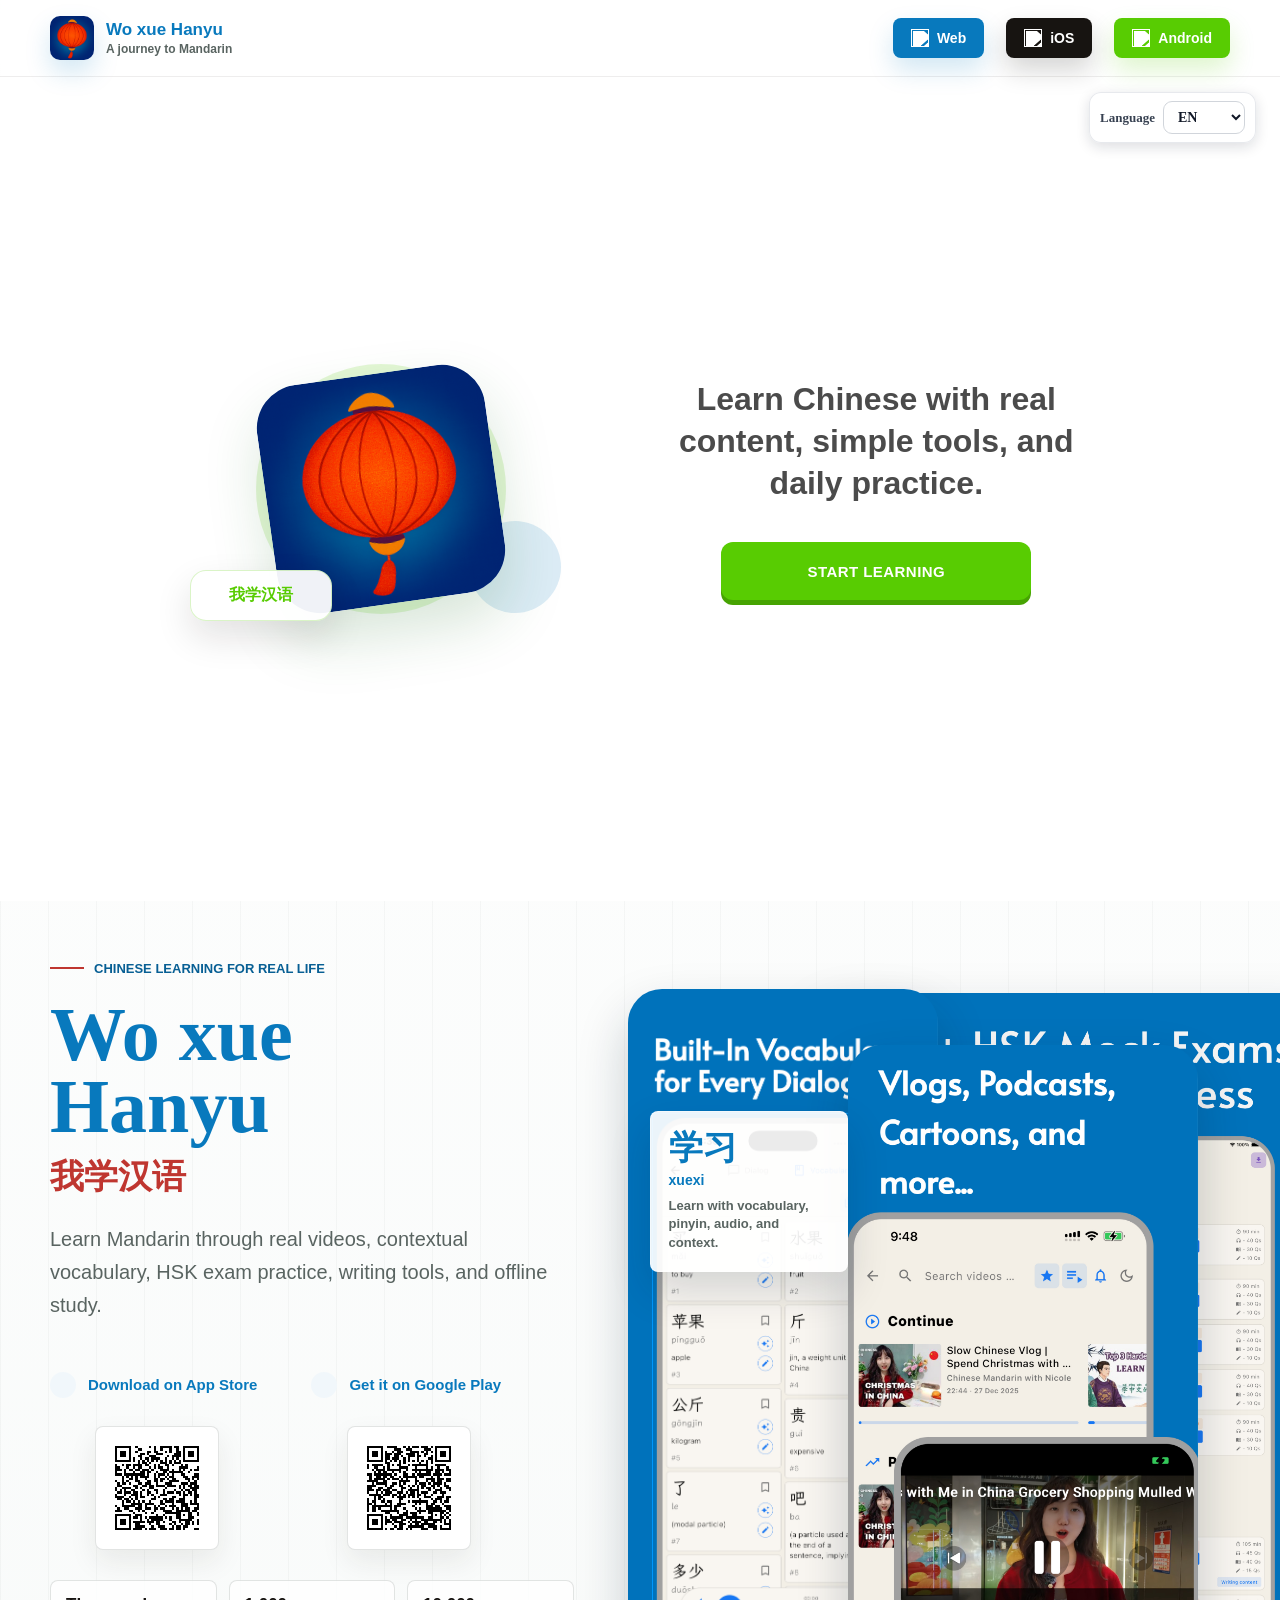
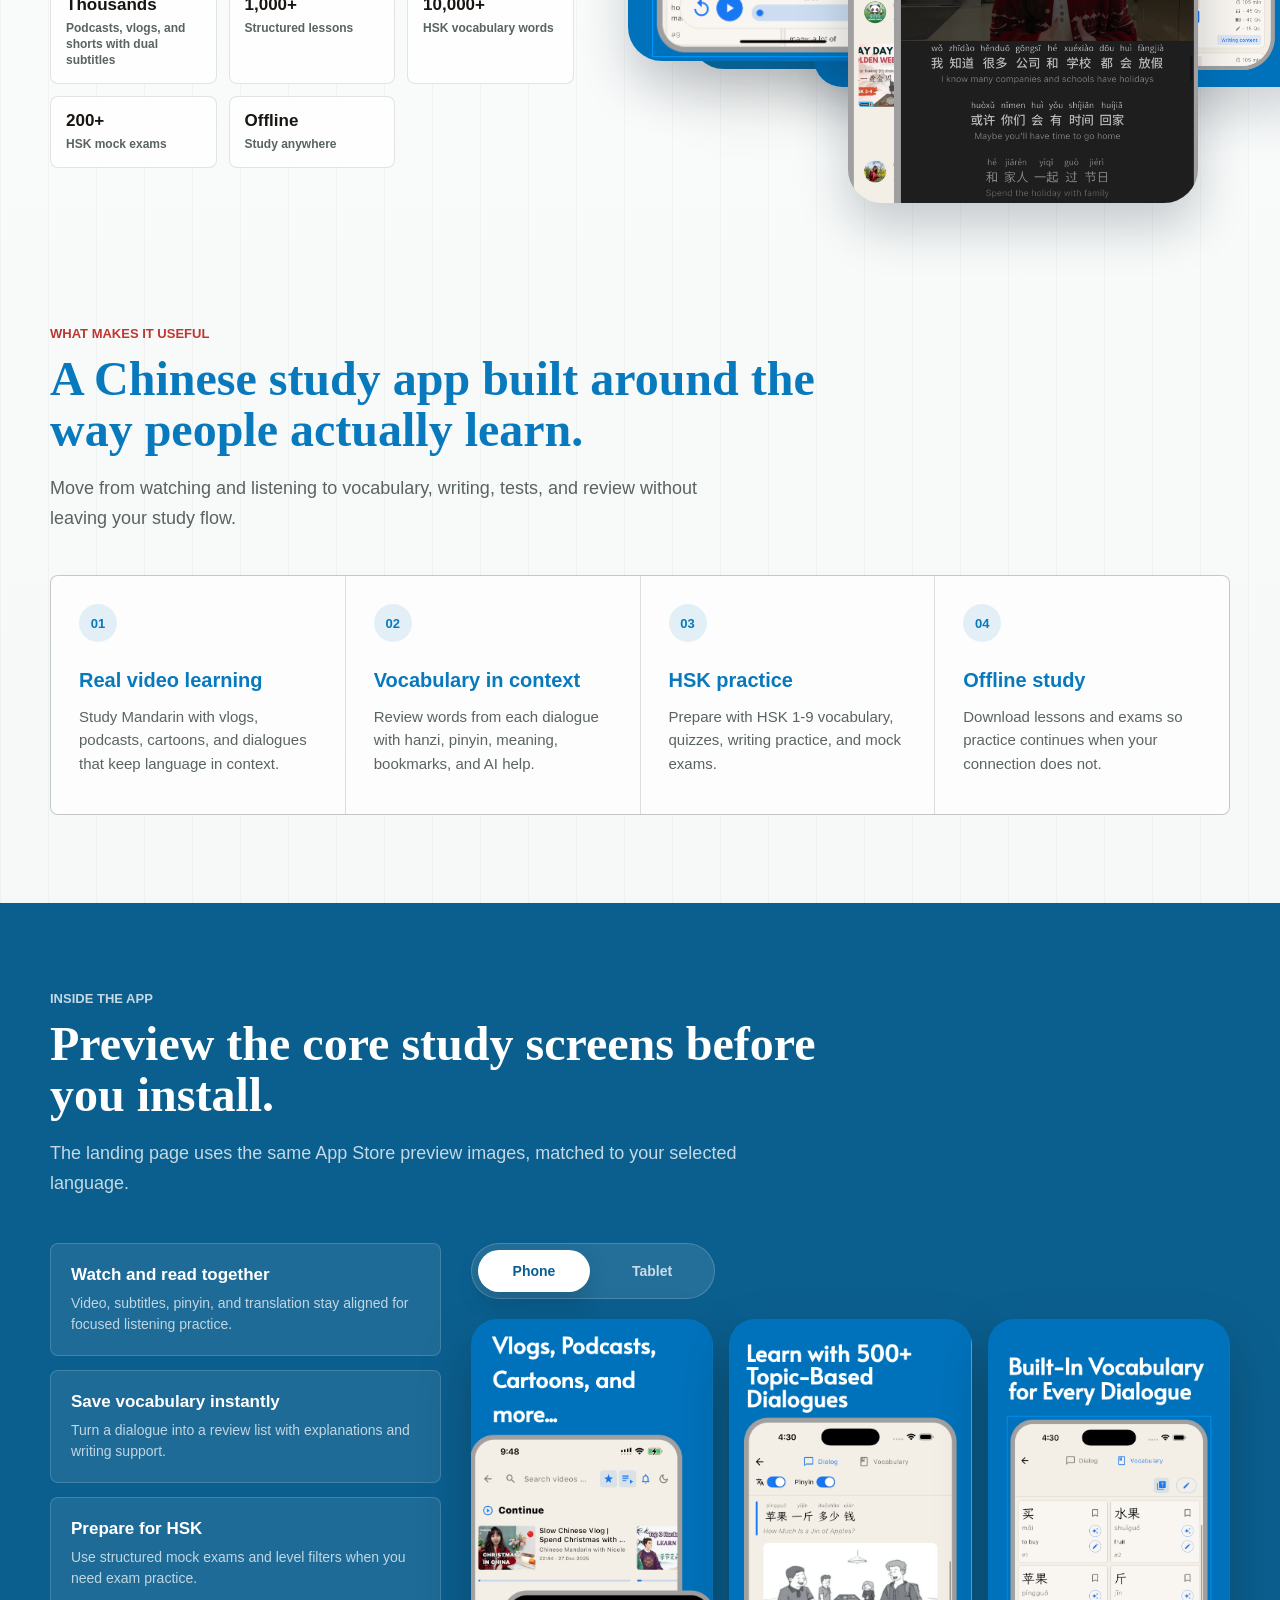
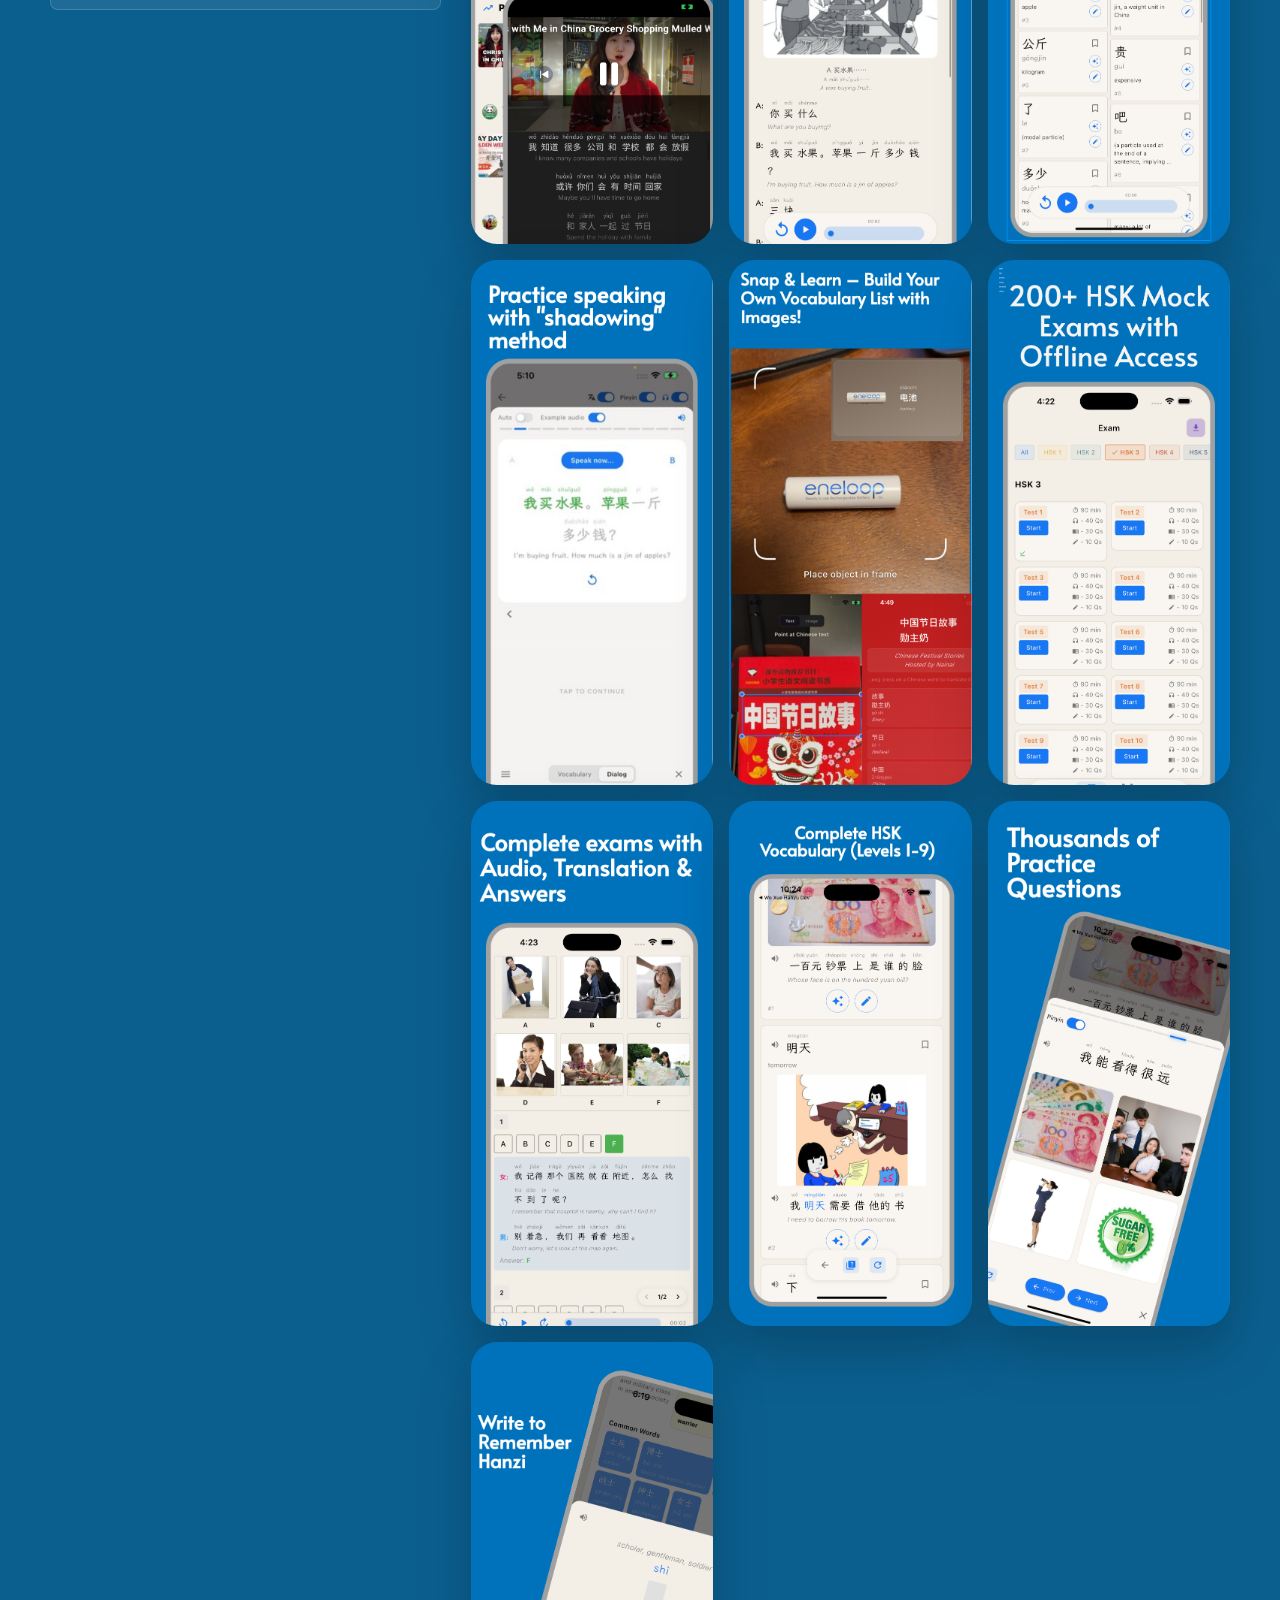
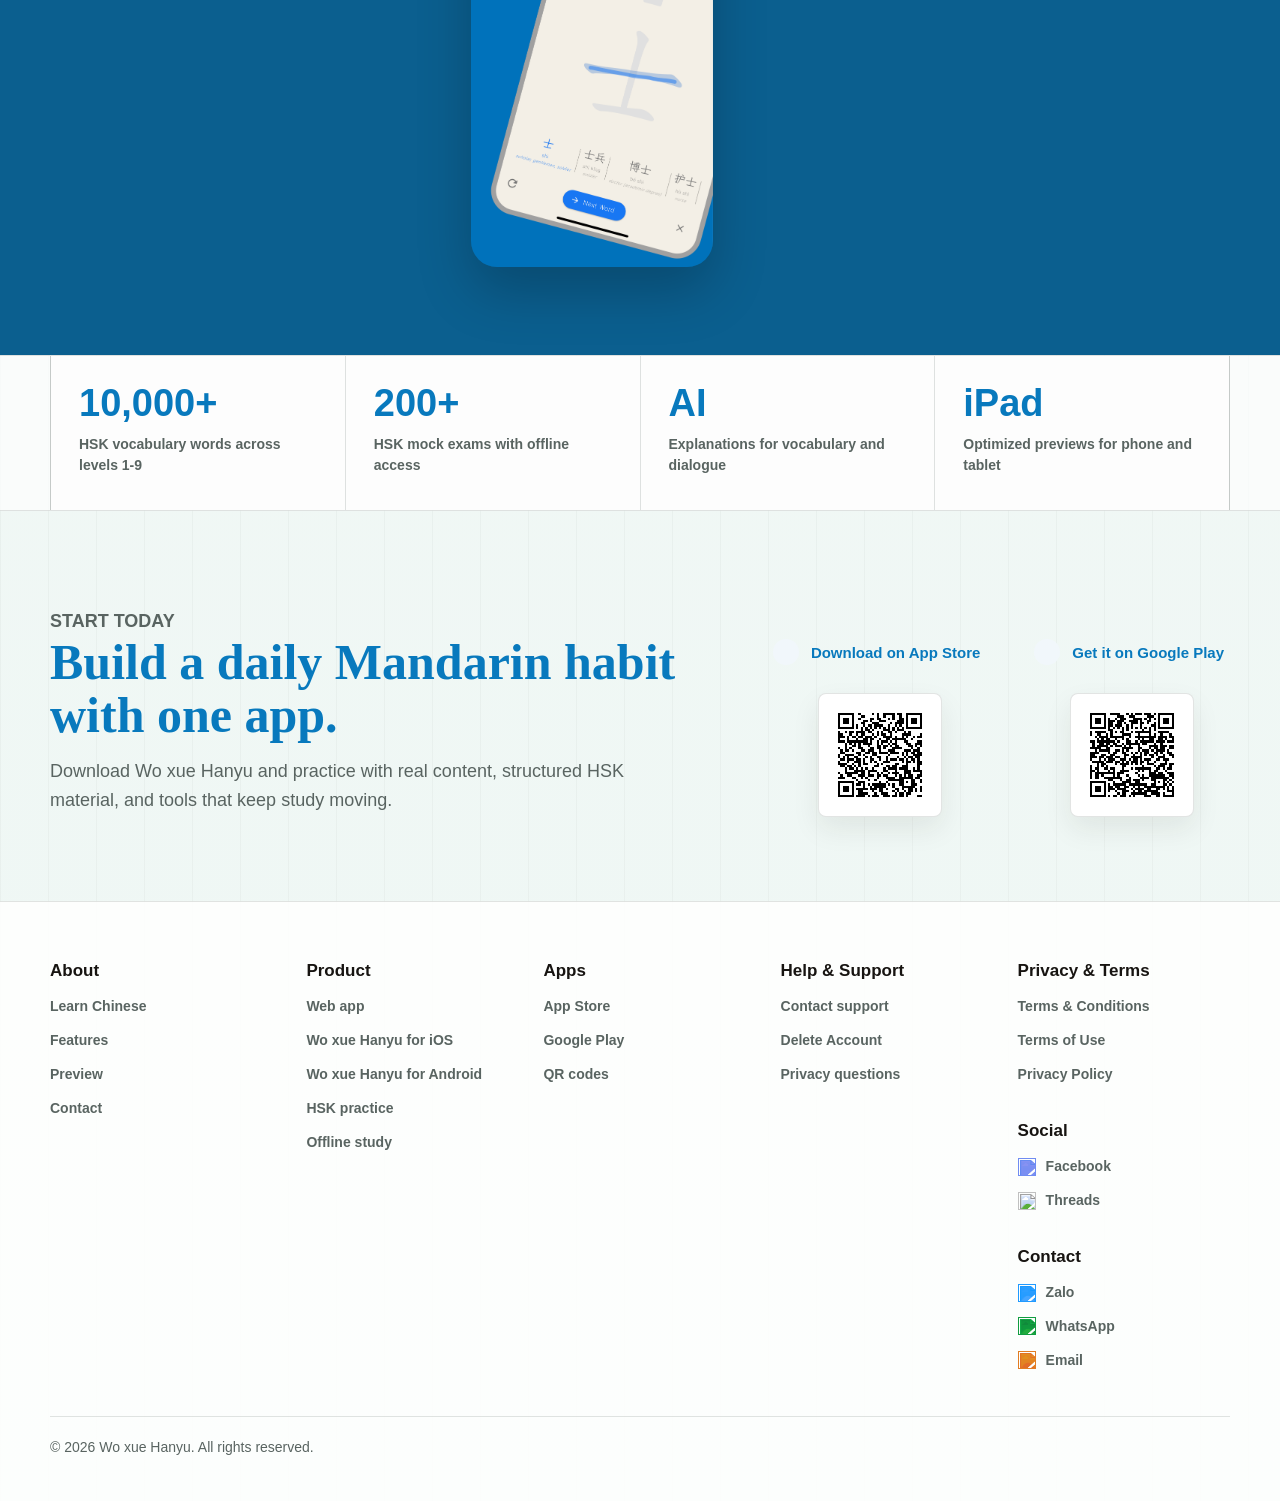
==== commit daedd138: "v" ====
--- a/index.html
+++ b/index.html
@@ -876,24 +876,95 @@
 
     footer {
       border-top: 1px solid var(--line);
-      padding: 34px 20px 46px;
+      padding: 58px 20px 46px;
       color: var(--muted);
       background: rgba(255, 255, 255, 0.86);
       font-family: ui-sans-serif, -apple-system, BlinkMacSystemFont, "Segoe UI", sans-serif;
       font-size: 14px;
-      text-align: center;
-    }
-
-    .footer-links {
+    }
+
+    .footer-grid {
+      width: min(var(--max), calc(100% - 40px));
+      margin: 0 auto;
+      display: grid;
+      grid-template-columns: 1.1fr 1fr 1fr 1fr 1.1fr;
+      gap: 44px;
+      align-items: start;
+    }
+
+    .footer-column h3 {
+      color: var(--ink);
+      font-size: 17px;
+      line-height: 1.3;
+      font-weight: 900;
+      letter-spacing: 0;
+    }
+
+    .footer-column a,
+    .footer-column span {
       display: flex;
-      justify-content: center;
-      flex-wrap: wrap;
-      gap: 10px 18px;
-      margin-top: 12px;
+      align-items: center;
+      gap: 10px;
+      margin-top: 15px;
+      color: var(--muted);
+      font-weight: 800;
+      line-height: 1.35;
+      text-decoration: none;
+    }
+
+    .footer-column a:not(.footer-social-link),
+    .footer-column > span {
+      display: block;
+    }
+
+    .footer-social-link span {
+      display: inline;
+      margin-top: 0;
+    }
+
+    .footer-social-link img {
+      width: 18px;
+      height: 18px;
+      flex-shrink: 0;
+    }
+
+    .footer-social-link.facebook img {
+      filter: invert(38%) sepia(85%) saturate(2041%) hue-rotate(202deg) brightness(96%) contrast(98%);
+    }
+
+    .footer-social-link.threads img {
+      filter: none;
+    }
+
+    .footer-social-link.zalo img {
+      filter: invert(42%) sepia(77%) saturate(3366%) hue-rotate(185deg) brightness(100%) contrast(101%);
+    }
+
+    .footer-social-link.whatsapp img {
+      filter: invert(62%) sepia(82%) saturate(512%) hue-rotate(88deg) brightness(91%) contrast(89%);
+    }
+
+    .footer-social-link.email img {
+      filter: invert(31%) sepia(99%) saturate(1732%) hue-rotate(344deg) brightness(91%) contrast(94%);
+    }
+
+    .footer-column a:hover {
+      color: var(--blue);
+    }
+
+    .footer-subgroup {
+      margin-top: 36px;
+    }
+
+    .footer-bottom {
+      width: min(var(--max), calc(100% - 40px));
+      margin: 46px auto 0;
+      padding-top: 22px;
+      border-top: 1px solid var(--line);
+      color: var(--muted);
     }
 
     footer a {
-      color: var(--ink);
       font-weight: 750;
       text-decoration: none;
     }
@@ -939,6 +1010,10 @@
 
       .gallery {
         grid-template-columns: 1fr;
+      }
+
+      .footer-grid {
+        grid-template-columns: repeat(2, minmax(0, 1fr));
       }
 
       .screenshot-grid {
@@ -1117,6 +1192,16 @@
       .preview-tab {
         flex: 1;
         min-width: 0;
+      }
+
+      .footer-grid {
+        width: min(100% - 28px, var(--max));
+        grid-template-columns: 1fr;
+        gap: 34px;
+      }
+
+      .footer-bottom {
+        width: min(100% - 28px, var(--max));
       }
     }
 
@@ -1362,13 +1447,71 @@
     </main>
 
     <footer>
-      <p id="footer-text">&copy; 2026 Wo xue Hanyu. All rights reserved.</p>
-      <div class="footer-links">
-        <a href="/terms_and_conditions" id="footer-terms-conditions">Terms & Conditions</a>
-        <a href="/EULA" id="footer-terms">Terms of Use</a>
-        <a href="/privacy_policy" id="footer-privacy">Privacy Policy</a>
-        <a href="/delete-account" id="footer-delete-account">Delete Account</a>
-        <a href="/contact" id="footer-contact">Contact</a>
+      <div class="footer-grid">
+        <div class="footer-column">
+          <h3 id="footer-about-title">About</h3>
+          <a href="#app-download" id="footer-learn">Learn Chinese</a>
+          <a href="#features" id="footer-features">Features</a>
+          <a href="#preview" id="footer-preview">Preview</a>
+          <a href="/contact" id="footer-contact">Contact</a>
+        </div>
+        <div class="footer-column">
+          <h3 id="footer-product-title">Product</h3>
+          <a href="https://app.woxuehanyu.com" target="_blank" rel="noopener noreferrer" id="footer-web">Web app</a>
+          <a href="#app-download" id="footer-ios">Wo xue Hanyu for iOS</a>
+          <a href="#app-download" id="footer-android">Wo xue Hanyu for Android</a>
+          <a href="#features" id="footer-hsk">HSK practice</a>
+          <a href="#features" id="footer-offline">Offline study</a>
+        </div>
+        <div class="footer-column">
+          <h3 id="footer-apps-title">Apps</h3>
+          <a href="https://apps.apple.com/vn/app/wo-xue-hanyu-learning-chinese/id6754384426" target="_blank" rel="noopener noreferrer" class="js-ios-link" id="footer-app-store">App Store</a>
+          <a href="https://play.google.com/store/apps/details?id=com.woxuehanyu.prod" target="_blank" rel="noopener noreferrer" id="footer-google-play">Google Play</a>
+          <a href="#app-download" id="footer-qr">QR codes</a>
+        </div>
+        <div class="footer-column">
+          <h3 id="footer-help-title">Help & Support</h3>
+          <a href="/contact" id="footer-support">Contact support</a>
+          <a href="/delete-account" id="footer-delete-account">Delete Account</a>
+          <a href="/privacy_policy" id="footer-data">Privacy questions</a>
+        </div>
+        <div class="footer-column">
+          <h3 id="footer-legal-title">Privacy & Terms</h3>
+          <a href="/terms_and_conditions" id="footer-terms-conditions">Terms & Conditions</a>
+          <a href="/EULA" id="footer-terms">Terms of Use</a>
+          <a href="/privacy_policy" id="footer-privacy">Privacy Policy</a>
+
+          <div class="footer-subgroup">
+            <h3 id="footer-social-title">Social</h3>
+            <a href="https://www.facebook.com/profile.php?id=61570774434759" target="_blank" rel="noopener noreferrer" class="footer-social-link facebook">
+              <img src="https://cdn.jsdelivr.net/npm/simple-icons@latest/icons/facebook.svg" alt="" aria-hidden="true">
+              <span id="footer-facebook">Facebook</span>
+            </a>
+            <a href="https://www.threads.com/@woxuehanyu.mobile" target="_blank" rel="noopener noreferrer" class="footer-social-link threads">
+              <img src="https://cdn.jsdelivr.net/npm/simple-icons@latest/icons/threads.svg" alt="" aria-hidden="true">
+              <span id="footer-threads">Threads</span>
+            </a>
+          </div>
+
+          <div class="footer-subgroup">
+            <h3 id="footer-contact-title">Contact</h3>
+            <a href="https://zalo.me/0339236904" target="_blank" rel="noopener noreferrer" class="footer-social-link zalo">
+              <img src="https://cdn.jsdelivr.net/npm/simple-icons@latest/icons/zalo.svg" alt="" aria-hidden="true">
+              <span id="footer-zalo">Zalo</span>
+            </a>
+            <a href="https://wa.me/84339236904" target="_blank" rel="noopener noreferrer" class="footer-social-link whatsapp">
+              <img src="https://cdn.jsdelivr.net/npm/simple-icons@latest/icons/whatsapp.svg" alt="" aria-hidden="true">
+              <span id="footer-whatsapp">WhatsApp</span>
+            </a>
+            <a href="mailto:woxuehanyu.mobile@gmail.com" class="footer-social-link email">
+              <img src="https://cdn.jsdelivr.net/npm/simple-icons@latest/icons/gmail.svg" alt="" aria-hidden="true">
+              <span id="footer-email">Email</span>
+            </a>
+          </div>
+        </div>
+      </div>
+      <div class="footer-bottom">
+        <p id="footer-text">&copy; 2026 Wo xue Hanyu. All rights reserved.</p>
       </div>
     </footer>
   </div>
@@ -1445,6 +1588,31 @@
         downloadKicker: 'Start today',
         downloadTitle: 'Build a daily Mandarin habit with one app.',
         downloadCopy: 'Download Wo xue Hanyu and practice with real content, structured HSK material, and tools that keep study moving.',
+        footerAboutTitle: 'About',
+        footerLearn: 'Learn Chinese',
+        footerFeatures: 'Features',
+        footerPreview: 'Preview',
+        footerProductTitle: 'Product',
+        footerWeb: 'Web app',
+        footerIos: 'Wo xue Hanyu for iOS',
+        footerAndroid: 'Wo xue Hanyu for Android',
+        footerHsk: 'HSK practice',
+        footerOffline: 'Offline study',
+        footerAppsTitle: 'Apps',
+        footerAppStore: 'App Store',
+        footerGooglePlay: 'Google Play',
+        footerQr: 'QR codes',
+        footerHelpTitle: 'Help & Support',
+        footerSupport: 'Contact support',
+        footerData: 'Privacy questions',
+        footerLegalTitle: 'Privacy & Terms',
+        footerSocialTitle: 'Social',
+        footerFacebook: 'Facebook',
+        footerThreads: 'Threads',
+        footerContactTitle: 'Contact',
+        footerZalo: 'Zalo',
+        footerWhatsapp: 'WhatsApp',
+        footerEmail: 'Email',
         footerText: '© 2026 Wo xue Hanyu. All rights reserved.',
         footerTermsConditions: 'Terms & Conditions',
         footerTerms: 'Terms of Use',
@@ -1516,6 +1684,31 @@
         downloadKicker: 'Bắt đầu hôm nay',
         downloadTitle: 'Xây dựng thói quen học tiếng Trung mỗi ngày.',
         downloadCopy: 'Tải Wo xue Hanyu để luyện với nội dung thực tế, tài liệu HSK có cấu trúc và công cụ hỗ trợ học liên tục.',
+        footerAboutTitle: 'Giới thiệu',
+        footerLearn: 'Học tiếng Trung',
+        footerFeatures: 'Tính năng',
+        footerPreview: 'Xem trước',
+        footerProductTitle: 'Sản phẩm',
+        footerWeb: 'Ứng dụng web',
+        footerIos: 'Wo xue Hanyu cho iOS',
+        footerAndroid: 'Wo xue Hanyu cho Android',
+        footerHsk: 'Luyện HSK',
+        footerOffline: 'Học offline',
+        footerAppsTitle: 'Ứng dụng',
+        footerAppStore: 'App Store',
+        footerGooglePlay: 'Google Play',
+        footerQr: 'Mã QR',
+        footerHelpTitle: 'Trợ giúp và hỗ trợ',
+        footerSupport: 'Liên hệ hỗ trợ',
+        footerData: 'Câu hỏi về quyền riêng tư',
+        footerLegalTitle: 'Bảo mật và điều khoản',
+        footerSocialTitle: 'Mạng xã hội',
+        footerFacebook: 'Facebook',
+        footerThreads: 'Threads',
+        footerContactTitle: 'Liên hệ',
+        footerZalo: 'Zalo',
+        footerWhatsapp: 'WhatsApp',
+        footerEmail: 'Email',
         footerText: '© 2026 Wo xue Hanyu. Bảo lưu mọi quyền.',
         footerTermsConditions: 'Điều Khoản & Điều Kiện',
         footerTerms: 'Điều Khoản Sử Dụng',
@@ -1588,6 +1781,31 @@
       'download-kicker': 'downloadKicker',
       'download-title': 'downloadTitle',
       'download-copy': 'downloadCopy',
+      'footer-about-title': 'footerAboutTitle',
+      'footer-learn': 'footerLearn',
+      'footer-features': 'footerFeatures',
+      'footer-preview': 'footerPreview',
+      'footer-product-title': 'footerProductTitle',
+      'footer-web': 'footerWeb',
+      'footer-ios': 'footerIos',
+      'footer-android': 'footerAndroid',
+      'footer-hsk': 'footerHsk',
+      'footer-offline': 'footerOffline',
+      'footer-apps-title': 'footerAppsTitle',
+      'footer-app-store': 'footerAppStore',
+      'footer-google-play': 'footerGooglePlay',
+      'footer-qr': 'footerQr',
+      'footer-help-title': 'footerHelpTitle',
+      'footer-support': 'footerSupport',
+      'footer-data': 'footerData',
+      'footer-legal-title': 'footerLegalTitle',
+      'footer-social-title': 'footerSocialTitle',
+      'footer-facebook': 'footerFacebook',
+      'footer-threads': 'footerThreads',
+      'footer-contact-title': 'footerContactTitle',
+      'footer-zalo': 'footerZalo',
+      'footer-whatsapp': 'footerWhatsapp',
+      'footer-email': 'footerEmail',
       'footer-text': 'footerText',
       'footer-terms-conditions': 'footerTermsConditions',
       'footer-terms': 'footerTerms',
